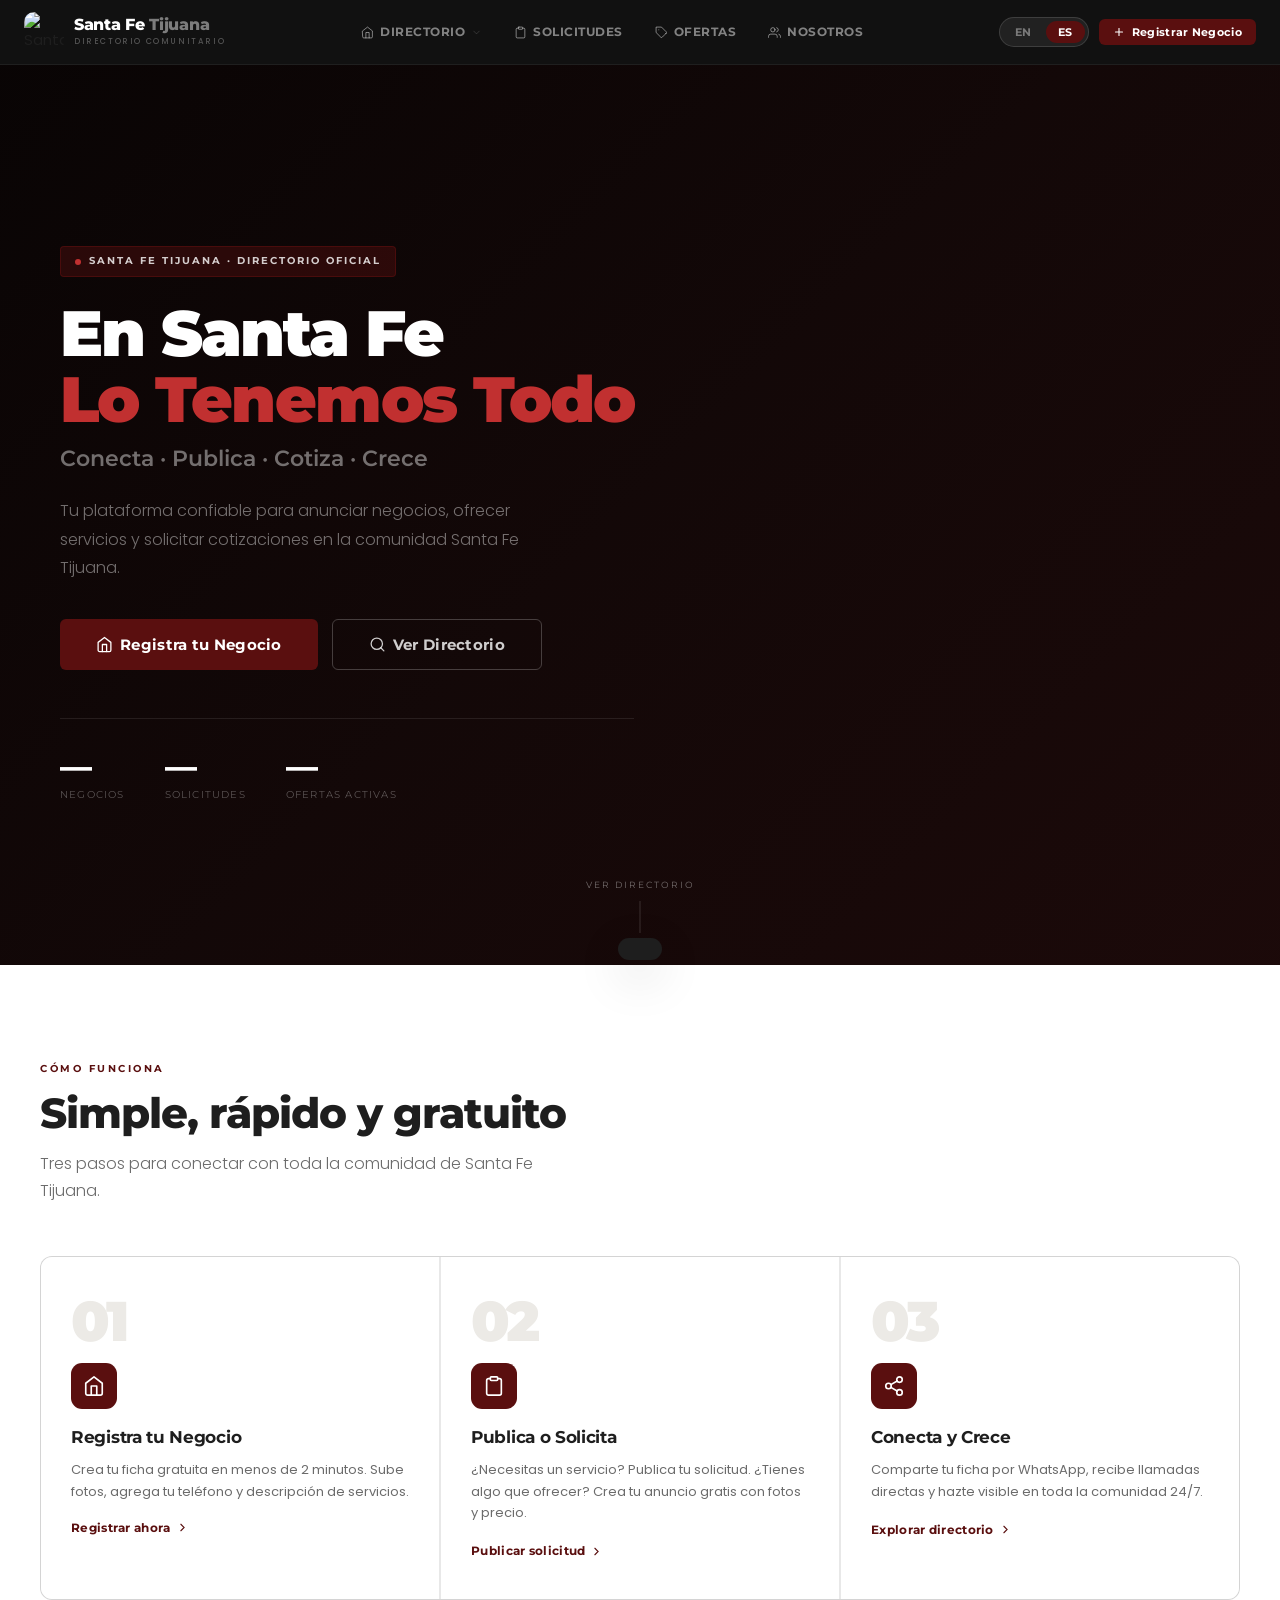
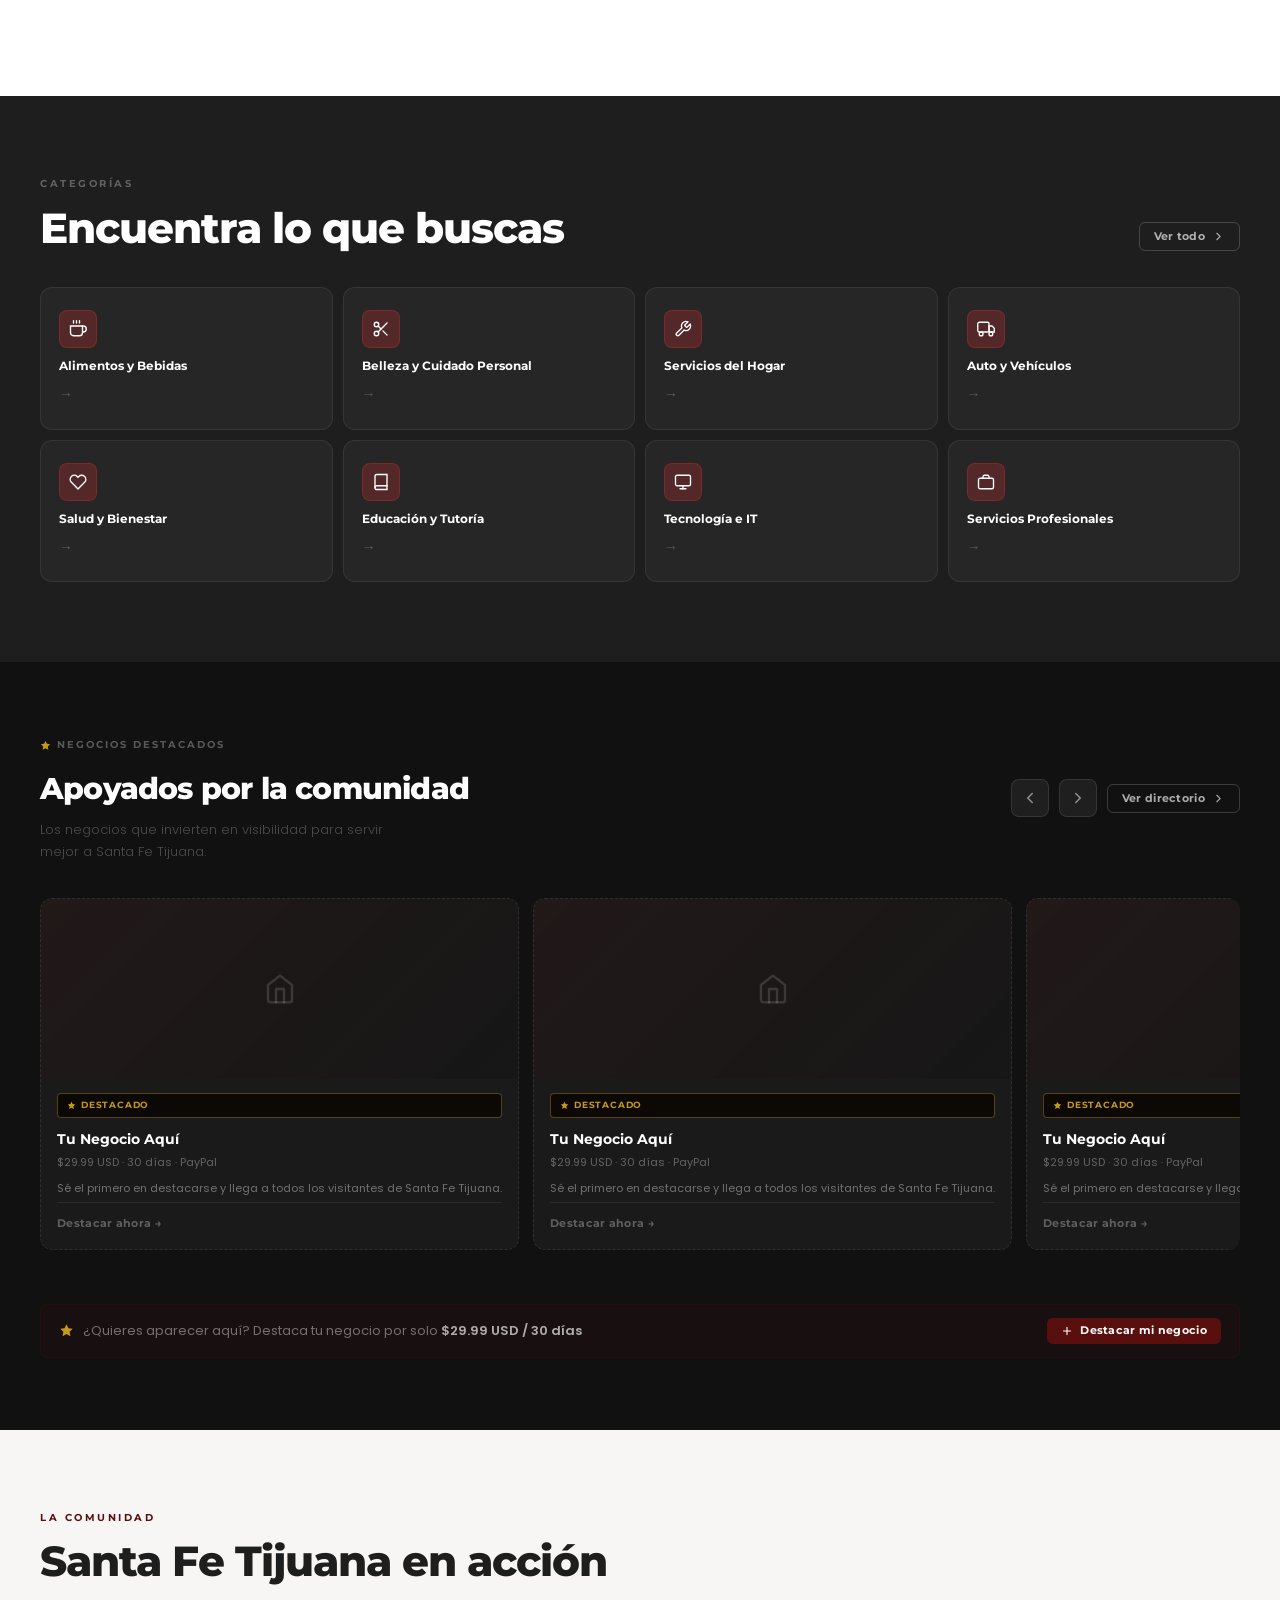
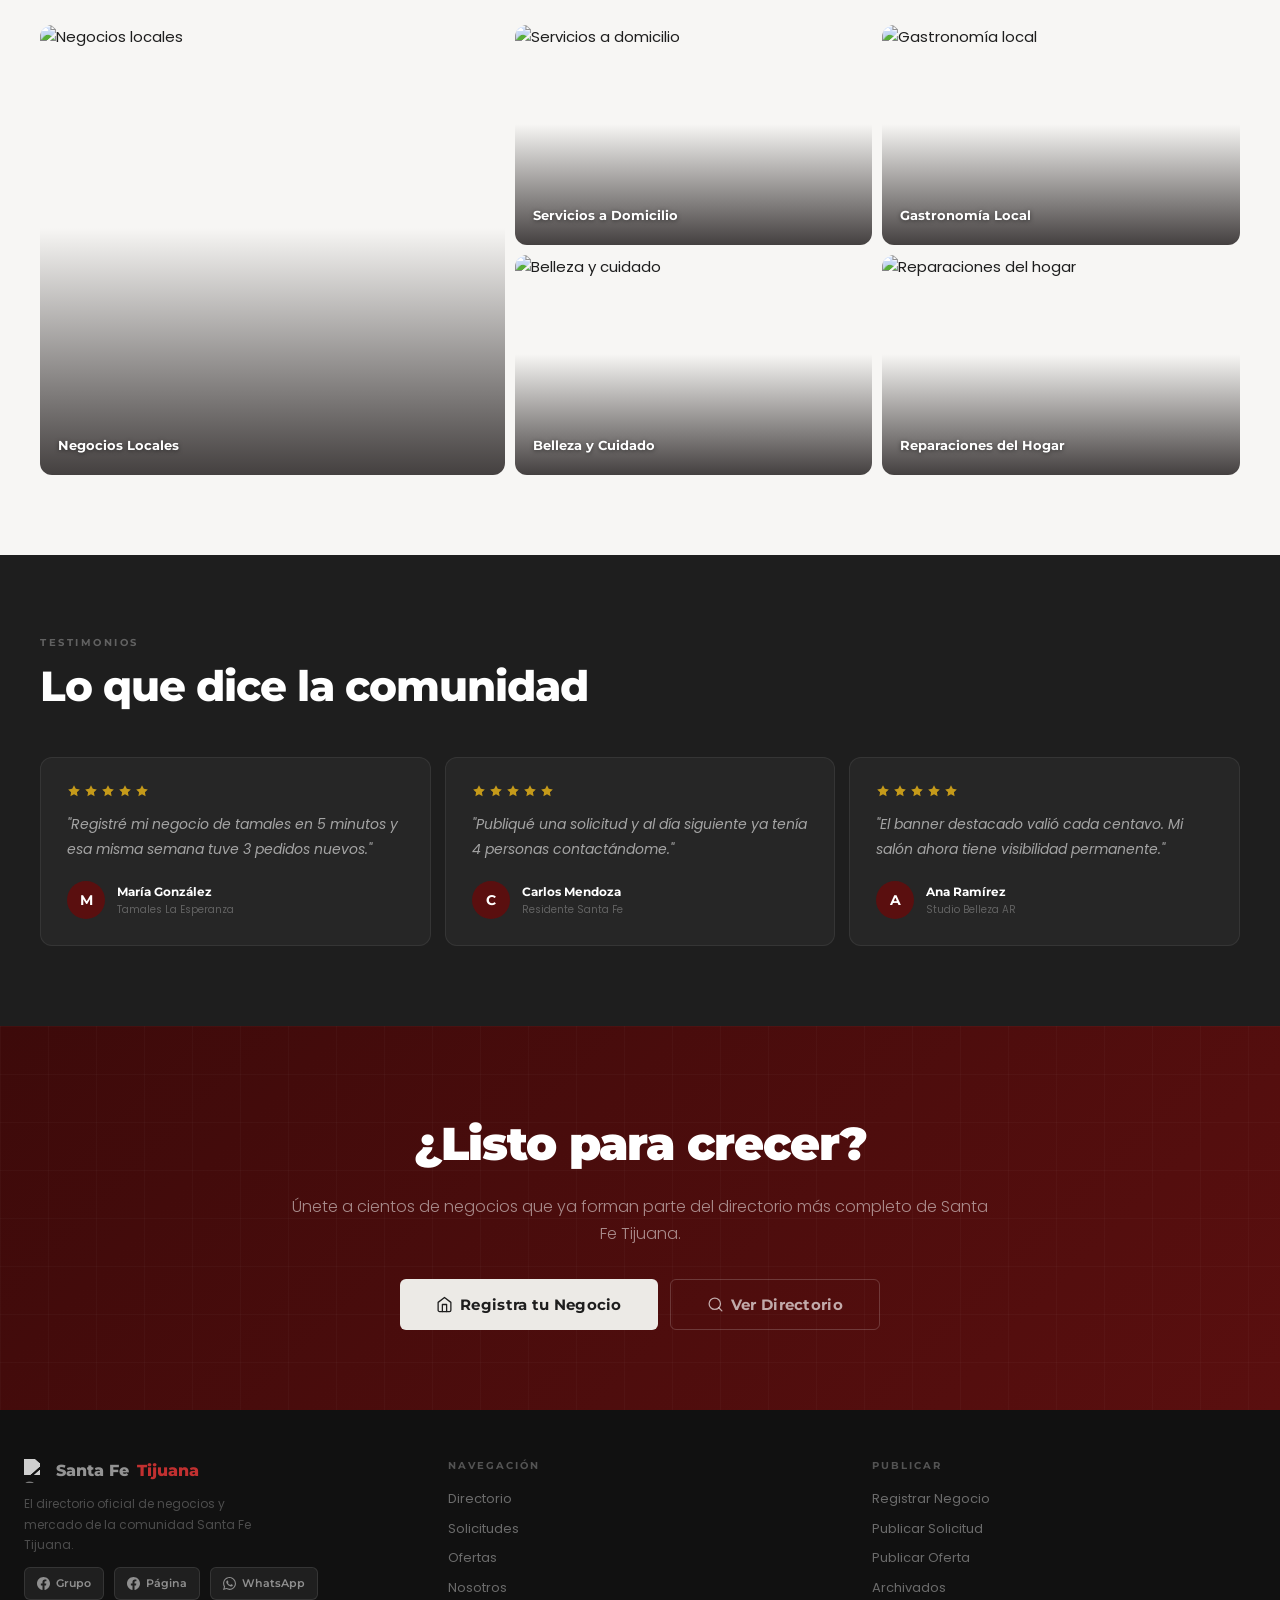
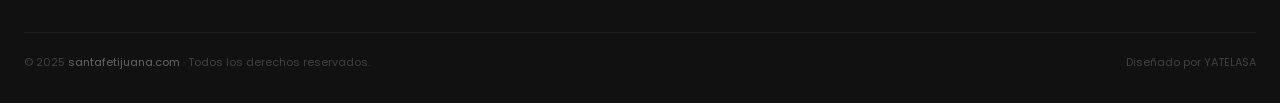
==== index.html @ 34af814c "Add new photo items to the photo grid" ====
<!DOCTYPE html>
<html lang="es" id="htmlRoot">
<head>
<meta charset="UTF-8"><meta name="viewport" content="width=device-width,initial-scale=1,maximum-scale=1">
<meta name="description" content="Santa Fe Tijuana — Directorio oficial de negocios y mercado comunitario. Registra tu negocio gratis.">
<link rel="icon" id="faviconTag" href="data:,">
<title>Santa Fe Tijuana — Lo Tenemos Todo</title>
<link href="https://fonts.googleapis.com/css2?family=Montserrat:wght@400;500;600;700;800;900&family=Poppins:wght@300;400;500;600&display=swap" rel="stylesheet">
<link rel="stylesheet" href="styles.css">
</head>
<body>
<svg xmlns="http://www.w3.org/2000/svg" style="display:none">
  <symbol id="ic-store" viewBox="0 0 24 24" fill="none" stroke="currentColor" stroke-width="1.8" stroke-linecap="round" stroke-linejoin="round"><path d="M3 9l9-7 9 7v11a2 2 0 01-2 2H5a2 2 0 01-2-2z"/><polyline points="9 22 9 12 15 12 15 22"/></symbol>
  <symbol id="ic-clipboard" viewBox="0 0 24 24" fill="none" stroke="currentColor" stroke-width="1.8" stroke-linecap="round" stroke-linejoin="round"><path d="M16 4h2a2 2 0 012 2v14a2 2 0 01-2 2H6a2 2 0 01-2-2V6a2 2 0 012-2h2"/><rect x="8" y="2" width="8" height="4" rx="1"/></symbol>
  <symbol id="ic-tag" viewBox="0 0 24 24" fill="none" stroke="currentColor" stroke-width="1.8" stroke-linecap="round" stroke-linejoin="round"><path d="M20.59 13.41l-7.17 7.17a2 2 0 01-2.83 0L2 12V2h10l8.59 8.59a2 2 0 010 2.82z"/><line x1="7" y1="7" x2="7.01" y2="7"/></symbol>
  <symbol id="ic-archive" viewBox="0 0 24 24" fill="none" stroke="currentColor" stroke-width="1.8" stroke-linecap="round" stroke-linejoin="round"><polyline points="21 8 21 21 3 21 3 8"/><rect x="1" y="3" width="22" height="5"/><line x1="10" y1="12" x2="14" y2="12"/></symbol>
  <symbol id="ic-plus" viewBox="0 0 24 24" fill="none" stroke="currentColor" stroke-width="2.2" stroke-linecap="round"><line x1="12" y1="5" x2="12" y2="19"/><line x1="5" y1="12" x2="19" y2="12"/></symbol>
  <symbol id="ic-search" viewBox="0 0 24 24" fill="none" stroke="currentColor" stroke-width="1.8" stroke-linecap="round"><circle cx="11" cy="11" r="8"/><line x1="21" y1="21" x2="16.65" y2="16.65"/></symbol>
  <symbol id="ic-share" viewBox="0 0 24 24" fill="none" stroke="currentColor" stroke-width="1.8" stroke-linecap="round"><circle cx="18" cy="5" r="3"/><circle cx="6" cy="12" r="3"/><circle cx="18" cy="19" r="3"/><line x1="8.59" y1="13.51" x2="15.42" y2="17.49"/><line x1="15.41" y1="6.51" x2="8.59" y2="10.49"/></symbol>
  <symbol id="ic-whatsapp" viewBox="0 0 24 24" fill="currentColor"><path d="M17.472 14.382c-.297-.149-1.758-.867-2.03-.967-.273-.099-.471-.148-.67.15-.197.297-.767.966-.94 1.164-.173.199-.347.223-.644.075-.297-.15-1.255-.463-2.39-1.475-.883-.788-1.48-1.761-1.653-2.059-.173-.297-.018-.458.13-.606.134-.133.298-.347.446-.52.149-.174.198-.298.298-.497.099-.198.05-.371-.025-.52-.075-.149-.669-1.612-.916-2.207-.242-.579-.487-.5-.669-.51-.173-.008-.371-.01-.57-.01-.198 0-.52.074-.792.372-.272.297-1.04 1.016-1.04 2.479 0 1.462 1.065 2.875 1.213 3.074.149.198 2.096 3.2 5.077 4.487.709.306 1.262.489 1.694.625.712.227 1.36.195 1.871.118.571-.085 1.758-.719 2.006-1.413.248-.694.248-1.289.173-1.413-.074-.124-.272-.198-.57-.347m-5.421 7.403h-.004a9.87 9.87 0 01-5.031-1.378l-.361-.214-3.741.982.998-3.648-.235-.374a9.86 9.86 0 01-1.51-5.26c.001-5.45 4.436-9.884 9.888-9.884 2.64 0 5.122 1.03 6.988 2.898a9.825 9.825 0 012.893 6.994c-.003 5.45-4.437 9.884-9.885 9.884m8.413-18.297A11.815 11.815 0 0012.05 0C5.495 0 .16 5.335.157 11.892c0 2.096.547 4.142 1.588 5.945L.057 24l6.305-1.654a11.882 11.882 0 005.683 1.448h.005c6.554 0 11.89-5.335 11.893-11.893a11.821 11.821 0 00-3.48-8.413z"/></symbol>
  <symbol id="ic-phone" viewBox="0 0 24 24" fill="none" stroke="currentColor" stroke-width="1.8" stroke-linecap="round"><path d="M22 16.92v3a2 2 0 01-2.18 2 19.79 19.79 0 01-8.63-3.07A19.5 19.5 0 013.32 9.81 19.79 19.79 0 01.26 1.18 2 2 0 012.24 0h3a2 2 0 012 1.72c.127.96.361 1.903.7 2.81a2 2 0 01-.45 2.11L6.91 7.91a16 16 0 006.16 6.16l1.27-.64a2 2 0 012.11-.45c.907.339 1.85.573 2.81.7A2 2 0 0122 16.92z"/></symbol>
  <symbol id="ic-globe" viewBox="0 0 24 24" fill="none" stroke="currentColor" stroke-width="1.8" stroke-linecap="round"><circle cx="12" cy="12" r="10"/><line x1="2" y1="12" x2="22" y2="12"/><path d="M12 2a15.3 15.3 0 014 10 15.3 15.3 0 01-4 10 15.3 15.3 0 01-4-10 15.3 15.3 0 014-10z"/></symbol>
  <symbol id="ic-clock" viewBox="0 0 24 24" fill="none" stroke="currentColor" stroke-width="1.8" stroke-linecap="round"><circle cx="12" cy="12" r="10"/><polyline points="12 6 12 12 16 14"/></symbol>
  <symbol id="ic-star" viewBox="0 0 24 24" fill="currentColor"><path d="M12 2l3.09 6.26L22 9.27l-5 4.87 1.18 6.88L12 17.77l-6.18 3.25L7 14.14 2 9.27l6.91-1.01L12 2z"/></symbol>
  <symbol id="ic-building" viewBox="0 0 24 24" fill="none" stroke="currentColor" stroke-width="1.8" stroke-linecap="round"><rect x="3" y="3" width="18" height="18" rx="1"/><path d="M8 7h.01M12 7h.01M16 7h.01M8 11h.01M12 11h.01M16 11h.01M8 15h.01M12 15h.01"/></symbol>
  <symbol id="ic-chevron-down" viewBox="0 0 24 24" fill="none" stroke="currentColor" stroke-width="2" stroke-linecap="round"><polyline points="6 9 12 15 18 9"/></symbol>
  <symbol id="ic-chevron-left" viewBox="0 0 24 24" fill="none" stroke="currentColor" stroke-width="2" stroke-linecap="round"><polyline points="15 18 9 12 15 6"/></symbol>
  <symbol id="ic-chevron-right" viewBox="0 0 24 24" fill="none" stroke="currentColor" stroke-width="2" stroke-linecap="round"><polyline points="9 18 15 12 9 6"/></symbol>
  <symbol id="ic-close" viewBox="0 0 24 24" fill="none" stroke="currentColor" stroke-width="2" stroke-linecap="round"><line x1="18" y1="6" x2="6" y2="18"/><line x1="6" y1="6" x2="18" y2="18"/></symbol>
  <symbol id="ic-upload" viewBox="0 0 24 24" fill="none" stroke="currentColor" stroke-width="1.8" stroke-linecap="round"><polyline points="16 16 12 12 8 16"/><line x1="12" y1="12" x2="12" y2="21"/><path d="M20.39 18.39A5 5 0 0018 9h-1.26A8 8 0 103 16.3"/></symbol>
  <symbol id="ic-user" viewBox="0 0 24 24" fill="none" stroke="currentColor" stroke-width="1.8" stroke-linecap="round"><path d="M20 21v-2a4 4 0 00-4-4H8a4 4 0 00-4 4v2"/><circle cx="12" cy="7" r="4"/></symbol>
  <symbol id="ic-food" viewBox="0 0 24 24" fill="none" stroke="currentColor" stroke-width="1.8" stroke-linecap="round"><path d="M18 8h1a4 4 0 010 8h-1"/><path d="M2 8h16v9a4 4 0 01-4 4H6a4 4 0 01-4-4V8z"/><line x1="6" y1="1" x2="6" y2="4"/><line x1="10" y1="1" x2="10" y2="4"/><line x1="14" y1="1" x2="14" y2="4"/></symbol>
  <symbol id="ic-scissors" viewBox="0 0 24 24" fill="none" stroke="currentColor" stroke-width="1.8" stroke-linecap="round"><circle cx="6" cy="6" r="3"/><circle cx="6" cy="18" r="3"/><line x1="20" y1="4" x2="8.12" y2="15.88"/><line x1="14.47" y1="14.48" x2="20" y2="20"/><line x1="8.12" y1="8.12" x2="12" y2="12"/></symbol>
  <symbol id="ic-wrench" viewBox="0 0 24 24" fill="none" stroke="currentColor" stroke-width="1.8" stroke-linecap="round"><path d="M14.7 6.3a1 1 0 000 1.4l1.6 1.6a1 1 0 001.4 0l3.77-3.77a6 6 0 01-7.94 7.94l-6.91 6.91a2.12 2.12 0 01-3-3l6.91-6.91a6 6 0 017.94-7.94l-3.76 3.76z"/></symbol>
  <symbol id="ic-car" viewBox="0 0 24 24" fill="none" stroke="currentColor" stroke-width="1.8" stroke-linecap="round"><rect x="1" y="3" width="15" height="13" rx="2"/><polygon points="16 8 20 8 23 11 23 16 16 16 16 8"/><circle cx="5.5" cy="18.5" r="2.5"/><circle cx="18.5" cy="18.5" r="2.5"/></symbol>
  <symbol id="ic-heart" viewBox="0 0 24 24" fill="none" stroke="currentColor" stroke-width="1.8" stroke-linecap="round"><path d="M20.84 4.61a5.5 5.5 0 00-7.78 0L12 5.67l-1.06-1.06a5.5 5.5 0 00-7.78 7.78l1.06 1.06L12 21.23l7.78-7.78 1.06-1.06a5.5 5.5 0 000-7.78z"/></symbol>
  <symbol id="ic-book" viewBox="0 0 24 24" fill="none" stroke="currentColor" stroke-width="1.8" stroke-linecap="round"><path d="M4 19.5A2.5 2.5 0 016.5 17H20"/><path d="M6.5 2H20v20H6.5A2.5 2.5 0 014 19.5v-15A2.5 2.5 0 016.5 2z"/></symbol>
  <symbol id="ic-monitor" viewBox="0 0 24 24" fill="none" stroke="currentColor" stroke-width="1.8" stroke-linecap="round"><rect x="2" y="3" width="20" height="14" rx="2"/><line x1="8" y1="21" x2="16" y2="21"/><line x1="12" y1="17" x2="12" y2="21"/></symbol>
  <symbol id="ic-briefcase" viewBox="0 0 24 24" fill="none" stroke="currentColor" stroke-width="1.8" stroke-linecap="round"><rect x="2" y="7" width="20" height="14" rx="2"/><path d="M16 7V5a2 2 0 00-2-2h-4a2 2 0 00-2 2v2"/></symbol>
  <symbol id="ic-refresh" viewBox="0 0 24 24" fill="none" stroke="currentColor" stroke-width="1.8" stroke-linecap="round"><polyline points="23 4 23 10 17 10"/><path d="M20.49 15a9 9 0 11-2.12-9.36L23 10"/></symbol>
  <symbol id="ic-alert" viewBox="0 0 24 24" fill="none" stroke="currentColor" stroke-width="1.8" stroke-linecap="round"><circle cx="12" cy="12" r="10"/><line x1="12" y1="8" x2="12" y2="12"/><line x1="12" y1="16" x2="12.01" y2="16"/></symbol>
  <symbol id="ic-map" viewBox="0 0 24 24" fill="none" stroke="currentColor" stroke-width="1.8" stroke-linecap="round"><path d="M21 10c0 7-9 13-9 13s-9-6-9-13a9 9 0 0118 0z"/><circle cx="12" cy="10" r="3"/></symbol>
  <symbol id="ic-users" viewBox="0 0 24 24" fill="none" stroke="currentColor" stroke-width="1.8" stroke-linecap="round"><path d="M17 21v-2a4 4 0 00-4-4H5a4 4 0 00-4 4v2"/><circle cx="9" cy="7" r="4"/><path d="M23 21v-2a4 4 0 00-3-3.87"/><path d="M16 3.13a4 4 0 010 7.75"/></symbol>
  <symbol id="ic-award" viewBox="0 0 24 24" fill="none" stroke="currentColor" stroke-width="1.8" stroke-linecap="round"><circle cx="12" cy="8" r="7"/><polyline points="8.21 13.89 7 23 12 20 17 23 15.79 13.88"/></symbol>
  <symbol id="ic-shield" viewBox="0 0 24 24" fill="none" stroke="currentColor" stroke-width="1.8" stroke-linecap="round"><path d="M12 22s8-4 8-10V5l-8-3-8 3v7c0 6 8 10 8 10z"/></symbol>
  <symbol id="ic-trending" viewBox="0 0 24 24" fill="none" stroke="currentColor" stroke-width="1.8" stroke-linecap="round"><polyline points="23 6 13.5 15.5 8.5 10.5 1 18"/><polyline points="17 6 23 6 23 12"/></symbol>
  <symbol id="ic-mail" viewBox="0 0 24 24" fill="none" stroke="currentColor" stroke-width="1.8" stroke-linecap="round"><path d="M4 4h16c1.1 0 2 .9 2 2v12c0 1.1-.9 2-2 2H4c-1.1 0-2-.9-2-2V6c0-1.1.9-2 2-2z"/><polyline points="22,6 12,13 2,6"/></symbol>
</svg>

<!-- HEADER -->
<header class="site-header">
  <div class="header-inner">
    <a class="logo" href="index.html">
      <div class="logo-icon" id="logoIconWrap"><img src="https://static.wixstatic.com/shapes/49ea47_c66ce2c314d141f6b444d9c1616d1524.svg" alt="Santa Fe Tijuana" style="width:100%;height:100%;object-fit:contain;padding:4px"></div>
      <div><div class="logo-wordmark">Santa Fe <span>Tijuana</span></div><div class="logo-sub" data-t="portalSub">Directorio Comunitario</div></div>
    </a>
    <nav class="header-nav">
      <div class="nav-item">
        <a class="nav-link nav-page-link" href="directory.html">
          <svg width="13" height="13"><use href="#ic-store"/></svg><span data-t="navDir">Directorio</span><svg class="nav-chevron"><use href="#ic-chevron-down"/></svg>
        </a>
        <div class="mega-menu" style="grid-template-columns:1fr 1fr;min-width:420px">
          <div class="mega-col"><div class="mega-col-label">Negocios</div>
            <a class="mega-link" href="directory.html"><div class="mega-link-icon"><svg width="15" height="15"><use href="#ic-store"/></svg></div><div><div class="mega-link-title">Ver Directorio</div><div class="mega-link-sub">Todos los negocios registrados</div></div></a>
            <a class="mega-link" href="directory.html" onclick="event.preventDefault();openModal('modalBusiness')"><div class="mega-link-icon"><svg width="15" height="15"><use href="#ic-plus"/></svg></div><div><div class="mega-link-title">Registrar Negocio</div><div class="mega-link-sub">Gratis — solo 2 minutos</div></div></a>
          </div>
          <div class="mega-col"><div class="mega-col-label">Más opciones</div>
            <a class="mega-link" href="directory.html"><div class="mega-link-icon"><svg width="15" height="15"><use href="#ic-tag"/></svg></div><div><div class="mega-link-title">Solicitudes y Ofertas</div><div class="mega-link-sub">Mercado comunitario</div></div></a>
            <a class="mega-link" href="about.html"><div class="mega-link-icon"><svg width="15" height="15"><use href="#ic-users"/></svg></div><div><div class="mega-link-title">Nosotros</div><div class="mega-link-sub">Quiénes somos</div></div></a>
          </div>
        </div>
      </div>
      <a class="nav-link nav-page-link" href="directory.html"><svg width="13" height="13"><use href="#ic-clipboard"/></svg><span data-t="navReq">Solicitudes</span></a>
      <a class="nav-link nav-page-link" href="directory.html#offers"><svg width="13" height="13"><use href="#ic-tag"/></svg><span data-t="navOff">Ofertas</span></a>
      <a class="nav-link nav-page-link" href="about.html"><svg width="13" height="13"><use href="#ic-users"/></svg><span data-t="navAbout">Nosotros</span></a>
    </nav>
    <div class="header-right">
      <div class="lang-pill"><button class="lang-opt" id="langEN" onclick="setLang('en')">EN</button><button class="lang-opt active" id="langES" onclick="setLang('es')">ES</button></div>
      <button class="btn btn-crimson btn-sm" onclick="openModal('modalBusiness')"><svg width="12" height="12"><use href="#ic-plus"/></svg><span data-t="btnRegister">Registrar Negocio</span></button>
    </div>
  </div>
</header>

<!-- HERO -->
<section class="lp-hero">
  <div class="lp-hero-bg" style="background-image:url('https://static.wixstatic.com/media/2dd834_b0a67cbf193e4272a69f0ddcdf2ca163~mv2.png')"></div>
  <div class="lp-hero-overlay"></div>
  <div class="lp-hero-inner">
    <div class="lp-hero-content">
      <div class="lp-eyebrow"><span class="lp-eyebrow-dot"></span><span data-t="heroBadge">SANTA FE TIJUANA · DIRECTORIO OFICIAL</span></div>
      <h1 class="lp-headline"><span data-t="heroLine1">En Santa Fe</span><br><span class="accent" data-t="heroLine2">Lo Tenemos Todo</span></h1>
      <p class="lp-tagline" data-t="heroTagline">Conecta · Publica · Cotiza · Crece</p>
      <p class="lp-body" data-t="heroSub">Tu plataforma confiable para anunciar negocios, ofrecer servicios y solicitar cotizaciones en la comunidad Santa Fe Tijuana.</p>
      <div class="lp-actions">
        <button class="btn btn-crimson btn-xl" onclick="openModal('modalBusiness')"><svg width="17" height="17"><use href="#ic-store"/></svg><span data-t="ctaRegister">Registra tu Negocio</span></button>
        <a class="btn btn-outline btn-xl" href="directory.html"><svg width="17" height="17"><use href="#ic-search"/></svg><span data-t="ctaDir">Ver Directorio</span></a>
      </div>
      <div class="lp-stats">
        <div class="lp-stat"><div class="lp-stat-num" id="heroStatBiz">—</div><div class="lp-stat-label" data-t="statBiz">Negocios</div></div>
        <div class="lp-stat"><div class="lp-stat-num" id="heroStatReq">—</div><div class="lp-stat-label" data-t="statReq">Solicitudes</div></div>
        <div class="lp-stat"><div class="lp-stat-num" id="heroStatOff">—</div><div class="lp-stat-label" data-t="statOff">Ofertas Activas</div></div>
      </div>
    </div>
  </div>
  <div class="lp-hero-scroll" onclick="document.querySelector('.lp-section').scrollIntoView({behavior:'smooth'})">
    <span data-t="scrollLabel">VER DIRECTORIO</span><div class="lp-scroll-line"></div>
  </div>
</section>

<!-- HOW IT WORKS -->
<section class="lp-section" style="background:#fff">
  <div class="lp-section-inner">
    <div class="lp-section-label" data-t="howLabel">Cómo funciona</div>
    <h2 class="lp-section-title" data-t="howTitle">Simple, rápido y gratuito</h2>
    <p class="lp-section-sub" data-t="howSub">Tres pasos para conectar con toda la comunidad de Santa Fe Tijuana.</p>
    <div class="lp-steps">
      <div class="lp-step">
        <div class="lp-step-num">01</div>
        <div class="lp-step-icon"><svg width="22" height="22"><use href="#ic-store"/></svg></div>
        <div class="lp-step-title" data-t="step1Title">Registra tu Negocio</div>
        <p class="lp-step-desc" data-t="step1Desc">Crea tu ficha gratuita en menos de 2 minutos. Sube fotos, agrega tu teléfono y descripción de servicios.</p>
        <button class="lp-step-cta" onclick="openModal('modalBusiness')"><span data-t="step1Cta">Registrar ahora</span><svg width="13" height="13"><use href="#ic-chevron-right"/></svg></button>
      </div>
      <div class="lp-step">
        <div class="lp-step-num">02</div>
        <div class="lp-step-icon"><svg width="22" height="22"><use href="#ic-clipboard"/></svg></div>
        <div class="lp-step-title" data-t="step2Title">Publica o Solicita</div>
        <p class="lp-step-desc" data-t="step2Desc">¿Necesitas un servicio? Publica tu solicitud. ¿Tienes algo que ofrecer? Crea tu anuncio gratis con fotos y precio.</p>
        <a class="lp-step-cta" href="directory.html"><span data-t="step2Cta">Publicar solicitud</span><svg width="13" height="13"><use href="#ic-chevron-right"/></svg></a>
      </div>
      <div class="lp-step">
        <div class="lp-step-num">03</div>
        <div class="lp-step-icon"><svg width="22" height="22"><use href="#ic-share"/></svg></div>
        <div class="lp-step-title" data-t="step3Title">Conecta y Crece</div>
        <p class="lp-step-desc" data-t="step3Desc">Comparte tu ficha por WhatsApp, recibe llamadas directas y hazte visible en toda la comunidad 24/7.</p>
        <a class="lp-step-cta" href="directory.html"><span data-t="step3Cta">Explorar directorio</span><svg width="13" height="13"><use href="#ic-chevron-right"/></svg></a>
      </div>
    </div>
  </div>
</section>

<!-- CATEGORIES DARK -->
<div class="lp-cats-dark">
  <div class="lp-cats-inner">
    <div class="lp-cats-header">
      <div>
        <div class="lp-section-label" style="color:rgba(255,255,255,0.3)" data-t="catsLabel">Categorías</div>
        <h2 class="lp-section-title" style="color:#fff;margin-bottom:0" data-t="catsTitle">Encuentra lo que buscas</h2>
      </div>
      <a class="btn btn-ghost-dark btn-sm" href="directory.html"><span data-t="catsViewAll">Ver todo</span><svg width="13" height="13"><use href="#ic-chevron-right"/></svg></a>
    </div>
    <div class="lp-cats-grid" id="lpCatGrid">
      <!-- Populated by JS, fallback below -->
      <div class="lp-cat-card" onclick="window.location='directory.html'"><div class="lp-cat-icon"><svg width="18" height="18"><use href="#ic-food"/></svg></div><div class="lp-cat-name">Alimentos y Bebidas</div><div class="lp-cat-arr">→</div></div>
      <div class="lp-cat-card" onclick="window.location='directory.html'"><div class="lp-cat-icon"><svg width="18" height="18"><use href="#ic-scissors"/></svg></div><div class="lp-cat-name">Belleza y Cuidado Personal</div><div class="lp-cat-arr">→</div></div>
      <div class="lp-cat-card" onclick="window.location='directory.html'"><div class="lp-cat-icon"><svg width="18" height="18"><use href="#ic-wrench"/></svg></div><div class="lp-cat-name">Servicios del Hogar</div><div class="lp-cat-arr">→</div></div>
      <div class="lp-cat-card" onclick="window.location='directory.html'"><div class="lp-cat-icon"><svg width="18" height="18"><use href="#ic-car"/></svg></div><div class="lp-cat-name">Auto y Vehículos</div><div class="lp-cat-arr">→</div></div>
      <div class="lp-cat-card" onclick="window.location='directory.html'"><div class="lp-cat-icon"><svg width="18" height="18"><use href="#ic-heart"/></svg></div><div class="lp-cat-name">Salud y Bienestar</div><div class="lp-cat-arr">→</div></div>
      <div class="lp-cat-card" onclick="window.location='directory.html'"><div class="lp-cat-icon"><svg width="18" height="18"><use href="#ic-book"/></svg></div><div class="lp-cat-name">Educación y Tutoría</div><div class="lp-cat-arr">→</div></div>
      <div class="lp-cat-card" onclick="window.location='directory.html'"><div class="lp-cat-icon"><svg width="18" height="18"><use href="#ic-monitor"/></svg></div><div class="lp-cat-name">Tecnología e IT</div><div class="lp-cat-arr">→</div></div>
      <div class="lp-cat-card" onclick="window.location='directory.html'"><div class="lp-cat-icon"><svg width="18" height="18"><use href="#ic-briefcase"/></svg></div><div class="lp-cat-name">Servicios Profesionales</div><div class="lp-cat-arr">→</div></div>
    </div>
  </div>
</div>

<!-- FEATURED BUSINESSES BANNER -->
<div class="lp-featured-section">
  <div class="lp-featured-inner">

    <div class="lp-featured-header">
      <div class="lp-featured-left">
        <div class="lp-featured-eyebrow">
          <svg width="11" height="11" style="color:#c59a1a"><use href="#ic-star"/></svg>
          <span>Negocios Destacados</span>
        </div>
        <h2 class="lp-featured-title">Apoyados por la comunidad</h2>
        <p class="lp-featured-sub">Los negocios que invierten en visibilidad para servir mejor a Santa Fe Tijuana.</p>
      </div>
      <div class="lp-feat-header-right">
        <!-- Prev / Next arrows -->
        <button class="lp-feat-arrow" id="featPrev" aria-label="Anterior" onclick="featSlide(-1)">
          <svg width="18" height="18"><use href="#ic-chevron-left"/></svg>
        </button>
        <button class="lp-feat-arrow" id="featNext" aria-label="Siguiente" onclick="featSlide(1)">
          <svg width="18" height="18"><use href="#ic-chevron-right"/></svg>
        </button>
        <a class="btn btn-ghost-dark btn-sm lp-featured-cta" href="directory.html">
          Ver directorio
          <svg width="13" height="13"><use href="#ic-chevron-right"/></svg>
        </a>
      </div>
    </div>

    <!-- Slider viewport -->
    <div class="lp-feat-viewport" id="featViewport">
      <div class="lp-feat-track" id="featTrack">
        <!-- Skeleton cards shown while loading -->
        <div class="lp-feat-card lp-feat-dummy-card"><div class="lp-feat-card-img" style="background:rgba(255,255,255,0.04)"><div class="lp-feat-shimmer"></div></div><div class="lp-feat-card-body"><div class="lp-feat-shimline" style="width:60%"></div><div class="lp-feat-shimline" style="width:40%;margin-top:8px"></div><div class="lp-feat-shimline" style="width:80%;margin-top:12px"></div></div></div>
        <div class="lp-feat-card lp-feat-dummy-card"><div class="lp-feat-card-img" style="background:rgba(255,255,255,0.04)"><div class="lp-feat-shimmer"></div></div><div class="lp-feat-card-body"><div class="lp-feat-shimline" style="width:55%"></div><div class="lp-feat-shimline" style="width:35%;margin-top:8px"></div><div class="lp-feat-shimline" style="width:75%;margin-top:12px"></div></div></div>
        <div class="lp-feat-card lp-feat-dummy-card"><div class="lp-feat-card-img" style="background:rgba(255,255,255,0.04)"><div class="lp-feat-shimmer"></div></div><div class="lp-feat-card-body"><div class="lp-feat-shimline" style="width:65%"></div><div class="lp-feat-shimline" style="width:45%;margin-top:8px"></div><div class="lp-feat-shimline" style="width:70%;margin-top:12px"></div></div></div>
        <div class="lp-feat-card lp-feat-dummy-card"><div class="lp-feat-card-img" style="background:rgba(255,255,255,0.04)"><div class="lp-feat-shimmer"></div></div><div class="lp-feat-card-body"><div class="lp-feat-shimline" style="width:50%"></div><div class="lp-feat-shimline" style="width:38%;margin-top:8px"></div><div class="lp-feat-shimline" style="width:85%;margin-top:12px"></div></div></div>
      </div>
    </div>

    <!-- Dot indicators -->
    <div class="lp-feat-dots" id="featDots"></div>

    <!-- Upsell strip -->
    <div class="lp-feat-upsell">
      <div class="lp-feat-upsell-text">
        <svg width="15" height="15" style="color:#c59a1a;flex-shrink:0"><use href="#ic-star"/></svg>
        <span>¿Quieres aparecer aquí? Destaca tu negocio por solo <strong>$29.99 USD / 30 días</strong></span>
      </div>
      <button class="btn btn-crimson btn-sm" onclick="openModal('modalBusiness')">
        <svg width="12" height="12"><use href="#ic-plus"/></svg>
        Destacar mi negocio
      </button>
    </div>

  </div>
</div>

<!-- PHOTO GRID -->
<section class="lp-photos">
  <div class="lp-photos-inner">
    <div class="lp-section-label" data-t="photosLabel">La comunidad</div>
    <h2 class="lp-section-title" data-t="photosTitle">Santa Fe Tijuana en acción</h2>
    <div class="lp-photo-grid">
      <div class="lp-photo-item" onclick="window.location='directory.html'"><img src="https://images.unsplash.com/photo-1568254183919-78a4f43a2877?q=80&w=2069&auto=format&fit=crop&ixlib=rb-4.1.0&ixid=M3wxMjA3fDB8MHxwaG90by1wYWdlfHx8fGVufDB8fHx8fA%3D%3D?w=800&q=80&auto=format&fit=crop" alt="Negocios locales" loading="lazy"><div class="lp-photo-overlay"><span class="lp-photo-label" data-t="photo1">Negocios Locales</span></div></div>
      <div class="lp-photo-item" onclick="window.location='directory.html'"><img src="https://images.unsplash.com/photo-1581578731548-c64695cc6952?w=700&q=80&auto=format&fit=crop" alt="Servicios a domicilio" loading="lazy"><div class="lp-photo-overlay"><span class="lp-photo-label" data-t="photo2">Servicios a Domicilio</span></div></div>
      <div class="lp-photo-item" onclick="window.location='directory.html'"><img src="https://images.unsplash.com/photo-1606350383072-4b031d6bd834?q=80&w=687&auto=format&fit=crop&ixlib=rb-4.1.0&ixid=M3wxMjA3fDB8MHxwaG90by1wYWdlfHx8fGVufDB8fHx8fA%3D%3D?w=700&q=80&auto=format&fit=crop" alt="Gastronomía local" loading="lazy"><div class="lp-photo-overlay"><span class="lp-photo-label" data-t="photo3">Gastronomía Local</span></div></div>
      <div class="lp-photo-item" onclick="window.location='directory.html'"><img src="https://static.wixstatic.com/media/2dd834_06f6fecf648e41adb683c3ae521fa6ef~mv2.jpg?w=700&q=80&auto=format&fit=crop" alt="Belleza y cuidado" loading="lazy"><div class="lp-photo-overlay"><span class="lp-photo-label" data-t="photo4">Belleza y Cuidado</span></div></div>
      <div class="lp-photo-item" onclick="window.location='directory.html'"><img src="https://static.wixstatic.com/media/2dd834_e1a028cb54f644ee82af6b16153ee5ec~mv2.jpg?w=700&q=80&auto=format&fit=crop" alt="Reparaciones del hogar" loading="lazy"><div class="lp-photo-overlay"><span class="lp-photo-label" data-t="photo5">Reparaciones del Hogar</span></div></div>
    </div>
  </div>
</section>

<!-- TESTIMONIALS -->
<div class="lp-trust">
  <div class="lp-trust-inner">
    <div class="lp-section-label" style="color:rgba(255,255,255,0.3)" data-t="trustLabel">Testimonios</div>
    <h2 class="lp-section-title" style="color:#fff;margin-bottom:0" data-t="trustTitle">Lo que dice la comunidad</h2>
    <div class="lp-trust-grid">
      <div class="lp-trust-card">
        <div class="lp-trust-stars"><svg width="14" height="14"><use href="#ic-star"/></svg><svg width="14" height="14"><use href="#ic-star"/></svg><svg width="14" height="14"><use href="#ic-star"/></svg><svg width="14" height="14"><use href="#ic-star"/></svg><svg width="14" height="14"><use href="#ic-star"/></svg></div>
        <p class="lp-trust-quote" data-t="quote1"></p>
        <div class="lp-trust-author"><div class="lp-trust-avatar">M</div><div><div class="lp-trust-name">María González</div><div class="lp-trust-biz" data-t="trustBiz1">Tamales La Esperanza</div></div></div>
      </div>
      <div class="lp-trust-card">
        <div class="lp-trust-stars"><svg width="14" height="14"><use href="#ic-star"/></svg><svg width="14" height="14"><use href="#ic-star"/></svg><svg width="14" height="14"><use href="#ic-star"/></svg><svg width="14" height="14"><use href="#ic-star"/></svg><svg width="14" height="14"><use href="#ic-star"/></svg></div>
        <p class="lp-trust-quote" data-t="quote2"></p>
        <div class="lp-trust-author"><div class="lp-trust-avatar">C</div><div><div class="lp-trust-name">Carlos Mendoza</div><div class="lp-trust-biz" data-t="trustBiz2">Residente Santa Fe</div></div></div>
      </div>
      <div class="lp-trust-card">
        <div class="lp-trust-stars"><svg width="14" height="14"><use href="#ic-star"/></svg><svg width="14" height="14"><use href="#ic-star"/></svg><svg width="14" height="14"><use href="#ic-star"/></svg><svg width="14" height="14"><use href="#ic-star"/></svg><svg width="14" height="14"><use href="#ic-star"/></svg></div>
        <p class="lp-trust-quote" data-t="quote3"></p>
        <div class="lp-trust-author"><div class="lp-trust-avatar">A</div><div><div class="lp-trust-name">Ana Ramírez</div><div class="lp-trust-biz" data-t="trustBiz3">Studio Belleza AR</div></div></div>
      </div>
    </div>
  </div>
</div>

<!-- FINAL CTA -->
<div class="lp-cta-banner">
  <div class="lp-cta-inner">
    <h2 class="lp-cta-title" data-t="ctaBannerTitle">¿Listo para crecer?</h2>
    <p class="lp-cta-sub" data-t="ctaBannerSub">Únete a cientos de negocios que ya forman parte del directorio más completo de Santa Fe Tijuana.</p>
    <div class="lp-cta-actions">
      <button class="btn btn-light btn-xl" onclick="openModal('modalBusiness')"><svg width="17" height="17"><use href="#ic-store"/></svg><span data-t="ctaRegister">Registra tu Negocio Gratis</span></button>
      <a class="btn btn-ghost-dark btn-xl" href="directory.html"><svg width="17" height="17"><use href="#ic-search"/></svg><span data-t="ctaDir">Ver el Directorio</span></a>
    </div>
  </div>
</div>

<!-- FOOTER -->
<footer class="footer">
  <div class="footer-inner">
    <div class="footer-brand">
      <div class="footer-logo"><img src="https://static.wixstatic.com/shapes/49ea47_c66ce2c314d141f6b444d9c1616d1524.svg" alt="Santa Fe Tijuana" style="width:24px;height:24px;object-fit:contain;filter:brightness(0) invert(1);opacity:0.8">Santa Fe <span>Tijuana</span></div>
      <p class="footer-tagline" data-t="footerTagline">El directorio oficial de negocios y mercado de la comunidad Santa Fe Tijuana.</p>
        <!-- Social media community links -->
        <div style="display:flex;gap:10px;margin-top:12px;flex-wrap:wrap">
          <a href="https://www.facebook.com/groups/1882727718596148" target="_blank" rel="noopener"
             style="display:inline-flex;align-items:center;gap:6px;padding:6px 12px;background:rgba(255,255,255,0.06);border:1px solid rgba(255,255,255,0.1);border-radius:6px;font-size:11px;color:rgba(255,255,255,0.5);text-decoration:none;transition:all 0.2s;font-family:var(--fd);font-weight:600"
             onmouseover="this.style.background='rgba(24,119,242,0.2)';this.style.borderColor='rgba(24,119,242,0.4)';this.style.color='#fff'"
             onmouseout="this.style.background='rgba(255,255,255,0.06)';this.style.borderColor='rgba(255,255,255,0.1)';this.style.color='rgba(255,255,255,0.5)'">
            <svg width="13" height="13" fill="currentColor" viewBox="0 0 24 24"><path d="M24 12.073c0-6.627-5.373-12-12-12s-12 5.373-12 12c0 5.99 4.388 10.954 10.125 11.854v-8.385H7.078v-3.47h3.047V9.43c0-3.007 1.792-4.669 4.533-4.669 1.312 0 2.686.235 2.686.235v2.953H15.83c-1.491 0-1.956.925-1.956 1.874v2.25h3.328l-.532 3.47h-2.796v8.385C19.612 23.027 24 18.062 24 12.073z"/></svg>
            Grupo
          </a>
          <a href="https://www.facebook.com/profile.php?id=61579330882423" target="_blank" rel="noopener"
             style="display:inline-flex;align-items:center;gap:6px;padding:6px 12px;background:rgba(255,255,255,0.06);border:1px solid rgba(255,255,255,0.1);border-radius:6px;font-size:11px;color:rgba(255,255,255,0.5);text-decoration:none;transition:all 0.2s;font-family:var(--fd);font-weight:600"
             onmouseover="this.style.background='rgba(24,119,242,0.2)';this.style.borderColor='rgba(24,119,242,0.4)';this.style.color='#fff'"
             onmouseout="this.style.background='rgba(255,255,255,0.06)';this.style.borderColor='rgba(255,255,255,0.1)';this.style.color='rgba(255,255,255,0.5)'">
            <svg width="13" height="13" fill="currentColor" viewBox="0 0 24 24"><path d="M24 12.073c0-6.627-5.373-12-12-12s-12 5.373-12 12c0 5.99 4.388 10.954 10.125 11.854v-8.385H7.078v-3.47h3.047V9.43c0-3.007 1.792-4.669 4.533-4.669 1.312 0 2.686.235 2.686.235v2.953H15.83c-1.491 0-1.956.925-1.956 1.874v2.25h3.328l-.532 3.47h-2.796v8.385C19.612 23.027 24 18.062 24 12.073z"/></svg>
            Página
          </a>
          <a href="https://chat.whatsapp.com/I7A1gycBvilEVZ0i3UkDVj" target="_blank" rel="noopener"
             style="display:inline-flex;align-items:center;gap:6px;padding:6px 12px;background:rgba(255,255,255,0.06);border:1px solid rgba(255,255,255,0.1);border-radius:6px;font-size:11px;color:rgba(255,255,255,0.5);text-decoration:none;transition:all 0.2s;font-family:var(--fd);font-weight:600"
             onmouseover="this.style.background='rgba(37,211,102,0.15)';this.style.borderColor='rgba(37,211,102,0.4)';this.style.color='#fff'"
             onmouseout="this.style.background='rgba(255,255,255,0.06)';this.style.borderColor='rgba(255,255,255,0.1)';this.style.color='rgba(255,255,255,0.5)'">
            <svg width="13" height="13" fill="currentColor" viewBox="0 0 24 24"><path d="M17.472 14.382c-.297-.149-1.758-.867-2.03-.967-.273-.099-.471-.148-.67.15-.197.297-.767.966-.94 1.164-.173.199-.347.223-.644.075-.297-.15-1.255-.463-2.39-1.475-.883-.788-1.48-1.761-1.653-2.059-.173-.297-.018-.458.13-.606.134-.133.298-.347.446-.52.149-.174.198-.298.298-.497.099-.198.05-.371-.025-.52-.075-.149-.669-1.612-.916-2.207-.242-.579-.487-.5-.669-.51-.173-.008-.371-.01-.57-.01-.198 0-.52.074-.792.372-.272.297-1.04 1.016-1.04 2.479 0 1.462 1.065 2.875 1.213 3.074.149.198 2.096 3.2 5.077 4.487.709.306 1.262.489 1.694.625.712.227 1.36.195 1.871.118.571-.085 1.758-.719 2.006-1.413.248-.694.248-1.289.173-1.413-.074-.124-.272-.198-.57-.347m-5.421 7.403h-.004a9.87 9.87 0 01-5.031-1.378l-.361-.214-3.741.982.998-3.648-.235-.374a9.86 9.86 0 01-1.51-5.26c.001-5.45 4.436-9.884 9.888-9.884 2.64 0 5.122 1.03 6.988 2.898a9.825 9.825 0 012.893 6.994c-.003 5.45-4.437 9.884-9.885 9.884m8.413-18.297A11.815 11.815 0 0012.05 0C5.495 0 .16 5.335.157 11.892c0 2.096.547 4.142 1.588 5.945L.057 24l6.305-1.654a11.882 11.882 0 005.683 1.448h.005c6.554 0 11.89-5.335 11.893-11.893a11.821 11.821 0 00-3.48-8.413z"/></svg>
            WhatsApp
          </a>
        </div>
    </div>
    <div>
      <div class="footer-col-title">Navegación</div>
      <div class="footer-links">
        <a href="index.html" data-t="navDir">Directorio</a>
        <a href="directory.html" data-t="navReq">Solicitudes</a>
        <a href="directory.html" data-t="navOff">Ofertas</a>
        <a href="about.html" data-t="navAbout">Nosotros</a>
      </div>
    </div>
    <div>
      <div class="footer-col-title">Publicar</div>
      <div class="footer-links">
        <a href="#" onclick="event.preventDefault();openModal('modalBusiness')" data-t="btnRegister">Registrar Negocio</a>
        <a href="directory.html" data-t="btnPostReq">Publicar Solicitud</a>
        <a href="directory.html" data-t="btnPostOff">Publicar Oferta</a>
        <a href="#" onclick="event.preventDefault();openModal('modalArchive')">Archivados</a>
      </div>
    </div>
  </div>
  <div class="footer-bottom">
    <span class="footer-copy">© 2025 <a href="https://santafetijuana.com" style="color:rgba(255,255,255,0.35)">santafetijuana.com</a> · <span data-t="footerRights">Todos los derechos reservados.</span></span>
    <span class="footer-by" data-t="footerBy">Diseñado por YATELASA</span>
  </div>
</footer>

<div class="share-toast" id="shareToast"></div>

<!-- REGISTER BUSINESS MODAL (shared on all pages) -->
<div class="modal-overlay" id="modalBusiness">
  <div class="modal">
    <div class="modal-header">
      <div class="modal-title"><div class="modal-title-icon"><svg width="17" height="17"><use href="#ic-store"/></svg></div><span data-t="modalBizTitle">Registra Tu Negocio</span></div>
      <button class="modal-close" onclick="closeModal('modalBusiness')"><svg width="15" height="15"><use href="#ic-close"/></svg></button>
    </div>
    <div class="modal-body">
      <div class="form-row">
        <div class="form-group"><label class="form-label" data-t="fBizName">Nombre del Negocio <span class="req">*</span></label><input class="form-input" id="biz_name" type="text" placeholder="Ej. Mi Tienda Favorita"></div>
        <div class="form-group"><label class="form-label" data-t="fOwner">Nombre del Dueño <span class="req">*</span></label><input class="form-input" id="biz_owner" type="text" placeholder="Nombre completo"></div>
      </div>
      <div class="form-row">
        <div class="form-group"><label class="form-label" data-t="fCategory">Categoría <span class="req">*</span></label><select class="form-select" id="biz_category"></select></div>
        <div class="form-group"><label class="form-label" data-t="fServiceType">Tipo de Servicio <span class="req">*</span></label><input class="form-input" id="biz_service" type="text" placeholder="Ej. Cortes, Entrega"></div>
      </div>
      <div class="form-group"><label class="form-label" data-t="fDesc">Descripción <span class="req">*</span></label><textarea class="form-textarea" id="biz_desc" placeholder="Describe tu negocio y servicios…"></textarea></div>
      <div class="form-row">
        <div class="form-group"><label class="form-label" data-t="fPhone">Teléfono <span class="req">*</span></label><input class="form-input" id="biz_phone" type="tel" placeholder="+52 664 000 0000"></div>
        <div class="form-group"><label class="form-label" data-t="fEmail">Correo <span class="req">*</span></label><input class="form-input" id="biz_email" type="email" placeholder="negocio@correo.com"></div>
      </div>
      <div class="form-row">
        <div class="form-group"><label class="form-label" data-t="fAddress">Dirección</label><input class="form-input" id="biz_address" type="text" placeholder="Calle, Colonia"></div>
        <div class="form-group"><label class="form-label" data-t="fWebsite">Sitio Web / Redes</label><input class="form-input" id="biz_website" type="text" placeholder="https://..."></div>
      </div>
      <div class="form-group">
        <label class="form-label" data-t="fPhoto">Foto del Negocio / Logo</label>
        <div class="upload-zone" id="biz_zone" onclick="document.getElementById('biz_img').click()">
          <button class="upload-del" id="biz_del" type="button" onclick="event.stopPropagation();clearImg('biz')"><svg width="11" height="11"><use href="#ic-close"/></svg></button>
          <div class="upload-icon-wrap"><svg width="20" height="20"><use href="#ic-upload"/></svg></div>
          <p data-t="uploadHint">Haz clic para subir · JPG/PNG · máx 5 MB</p>
          <input type="file" id="biz_img" accept="image/*" style="display:none" onchange="previewImg(this,'biz_prev','biz_del')">
          <img id="biz_prev" class="img-preview" alt="">
        </div>
        <div class="upload-progress" id="biz_progress"><div class="upload-progress-bar" id="biz_bar" style="width:0%"></div></div>
      </div>
      <div class="banner-upsell">
        <div class="banner-upsell-title"><svg width="13" height="13"><use href="#ic-star"/></svg><span data-t="bannerTitle">¡Destaca tu Negocio en el Banner!</span></div>
        <p data-t="bannerDesc">Promociona tu negocio en la parte superior de cada página por <strong>30 días</strong> — $29.99 USD vía PayPal.</p>
        <div class="check-row"><input type="checkbox" id="biz_banner" onchange="toggleBannerNote()"><label for="biz_banner" data-t="bannerCheck">Sí, destacar mi negocio — <strong>$29.99 USD</strong> / 30 días</label></div>
        <div class="banner-note" id="bannerNote" data-t="bannerNote">Al registrarte serás redirigido a PayPal. Tu banner se activa tras la aprobación (normalmente en 24 horas).</div>
      </div>
      <button class="btn btn-crimson btn-lg" id="btnSubmitBiz" style="width:100%;justify-content:center;margin-top:18px" onclick="submitBusiness(this)">
        <svg width="16" height="16"><use href="#ic-store"/></svg><span data-t="btnSubmitBiz">Registrar Negocio</span>
      </button>
      <div id="bizResult" class="submit-result"></div>
      <a id="paypalBtn" href="#" target="_blank" rel="noopener" class="paypal-btn"><svg width="18" height="18"><use href="#ic-globe"/></svg> Pagar $29.99 en PayPal</a>
    </div>
  </div>
</div>

<!-- ARCHIVE MODAL -->
<div class="modal-overlay" id="modalArchive">
  <div class="modal" style="max-width:620px">
    <div class="modal-header">
      <div class="modal-title"><div class="modal-title-icon"><svg width="17" height="17"><use href="#ic-archive"/></svg></div><span data-t="modalArchTitle">Publicaciones Archivadas</span></div>
      <button class="modal-close" onclick="closeModal('modalArchive')"><svg width="15" height="15"><use href="#ic-close"/></svg></button>
    </div>
    <div class="modal-body">
      <p style="font-size:12px;color:var(--gray);margin-bottom:14px;line-height:1.55" data-t="archHint">Busca publicaciones expiradas conservadas 60 días adicionales.</p>
      <div style="display:flex;gap:8px;margin-bottom:14px;flex-wrap:wrap">
        <input class="form-input" id="arch_query" type="text" placeholder="Buscar en archivados…" style="flex:1;min-width:140px">
        <select class="form-select" id="arch_type" style="width:140px"><option value="all">Todo</option><option value="requests">Solicitudes</option><option value="offers">Ofertas</option></select>
        <button class="btn btn-crimson btn-sm" onclick="searchArchive()"><svg width="12" height="12"><use href="#ic-search"/></svg><span data-t="btnSearch">Buscar</span></button>
      </div>
      <div id="archResults"><div class="empty-state"><div class="empty-state-icon"><svg width="22" height="22"><use href="#ic-search"/></svg></div><h3 data-t="archEmpty">Ingresa un término</h3><p data-t="archEmptySub">Busca entre publicaciones archivadas</p></div></div>
    </div>
  </div>
</div>

<!-- DETAIL OVERLAY -->
<div id="detailOverlay" onclick="if(event.target===this)closeDetail()">
  <div class="detail-card">
    <div class="detail-hero" id="dtHero">
      <button class="detail-close-btn" onclick="closeDetail()"><svg width="13" height="13"><use href="#ic-close"/></svg></button>
      <div class="detail-hero-icon" id="dtIcon"></div>
    </div>
    <div class="detail-body">
      <div class="detail-name" id="dtName"></div><div class="detail-sub" id="dtSub"></div>
      <div class="detail-desc" id="dtDesc"></div><div class="detail-meta" id="dtMeta"></div>
      <div class="detail-actions" id="dtActions"></div>
    </div>
  </div>
</div>

<script src="shared.js"></script>
<script>
'use strict';

/* ══════════════════════════════════════════════
   FEATURED BUSINESSES SLIDER
   - Shows ALL registered businesses
   - Featured (paid) businesses first, gold badge
   - Auto-slides every 3 seconds, pauses on hover
   - 4 cards desktop · 2 tablet · 1 mobile
   - Dots + prev/next arrows + touch swipe
══════════════════════════════════════════════ */
let featCards   = [];
let featIdx     = 0;
let featTimer   = null;
let featVisible = 4;
let featDragging   = false;
let featDragStartX = 0;
let featDragDelta  = 0;

const CAT_ICONS_MAP = {
  'Food & Beverages':'ic-food','Beauty & Personal Care':'ic-scissors',
  'Home Services':'ic-wrench','Auto Services':'ic-car',
  'Health & Wellness':'ic-heart','Education & Tutoring':'ic-book',
  'Technology & IT':'ic-monitor','Professional Services':'ic-briefcase',
  'Arts & Crafts':'ic-star','Fashion & Clothing':'ic-tag',
  'Entertainment':'ic-star','Retail & Shopping':'ic-tag',
  'Construction & Repairs':'ic-wrench','Transportation':'ic-car',
  'Pet Services':'ic-heart','Other':'ic-building'
};
function featIcon(cat){ return CAT_ICONS_MAP[cat]||'ic-building'; }
function featEsc(s){
  if(!s) return '';
  return String(s).replace(/&/g,'&amp;').replace(/</g,'&lt;').replace(/>/g,'&gt;').replace(/"/g,'&quot;');
}

function buildFeatCard(biz, isFeatured) {
  const phone  = biz.phone || '';
  const wa     = phone.replace(/\D/g,'');
  const imgSrc = biz.imageUrl || '';
  const cat    = biz.category || '';
  const slug   = biz.slug || biz.id || '';
  const raw    = biz.description || '';
  const desc   = raw.slice(0,88) + (raw.length>88?'…':'');
  const site   = biz.website || '';
  const siteHref = site ? (site.startsWith('http') ? site : 'https://'+site) : '';

  const badge = isFeatured
    ? `<div class="lp-feat-card-badge"><svg width="9" height="9" style="color:#c59a1a"><use href="#ic-star"/></svg> Destacado</div>`
    : '';

  const imgBlock = imgSrc
    ? `<img src="${featEsc(imgSrc)}" alt="${featEsc(biz.businessName)}" loading="lazy"
           onerror="this.style.display='none';this.nextElementSibling.style.display='flex'">
       <div class="lp-feat-card-icon-fallback" style="display:none">
         <svg width="36" height="36" style="color:rgba(255,255,255,0.2)"><use href="#${featIcon(cat)}"/></svg>
       </div>`
    : `<div class="lp-feat-card-icon-fallback">
         <svg width="36" height="36" style="color:rgba(255,255,255,0.2)"><use href="#${featIcon(cat)}"/></svg>
       </div>`;

  return `<div class="lp-feat-card${isFeatured?' lp-feat-card--star':''}"
               onclick="window.location='directory.html?business=${encodeURIComponent(slug)}'"
               style="cursor:pointer">
    <div class="lp-feat-card-img">${imgBlock}
      <div class="lp-feat-card-overlay"></div>${badge}
    </div>
    <div class="lp-feat-card-body">
      <div class="lp-feat-card-name">${featEsc(biz.businessName||'—')}</div>
      <div class="lp-feat-card-type">${featEsc(biz.serviceType||cat)}</div>
      <div class="lp-feat-card-desc">${featEsc(desc)}</div>
      <div class="lp-feat-card-footer">
        ${phone?`<a class="lp-feat-card-phone" href="tel:${featEsc(phone)}" onclick="event.stopPropagation()">${featEsc(phone)}</a>`:'<span></span>'}
        <div class="lp-feat-card-actions">
          ${wa?`<a class="lp-feat-action-btn lp-feat-action-wa" href="https://wa.me/${wa}" target="_blank" rel="noopener" onclick="event.stopPropagation()"><svg width="14" height="14"><use href="#ic-whatsapp"/></svg></a>`:''}
          ${siteHref?`<a class="lp-feat-action-btn lp-feat-action-web" href="${featEsc(siteHref)}" target="_blank" rel="noopener" onclick="event.stopPropagation()"><svg width="14" height="14"><use href="#ic-globe"/></svg></a>`:''}
        </div>
      </div>
    </div>
  </div>`;
}

function buildPlaceholderCards(count) {
  return Array(count).fill(0).map(()=>`
    <div class="lp-feat-card lp-feat-placeholder" onclick="openModal('modalBusiness')" style="cursor:pointer">
      <div class="lp-feat-card-img lp-feat-card-img--empty">
        <div class="lp-feat-card-icon-fallback">
          <svg width="32" height="32" style="color:rgba(255,255,255,0.14)"><use href="#ic-store"/></svg>
        </div>
      </div>
      <div class="lp-feat-card-body">
        <div class="lp-feat-card-badge" style="position:static;display:inline-flex;margin-bottom:8px">
          <svg width="9" height="9" style="color:#c59a1a"><use href="#ic-star"/></svg> Destacado
        </div>
        <div class="lp-feat-card-name">Tu Negocio Aquí</div>
        <div class="lp-feat-card-type">$29.99 USD · 30 días · PayPal</div>
        <div class="lp-feat-card-desc">Sé el primero en destacarse y llega a todos los visitantes de Santa Fe Tijuana.</div>
        <div class="lp-feat-card-footer"><span class="lp-feat-card-cta">Destacar ahora →</span></div>
      </div>
    </div>`).join('');
}

function featGetVisible() {
  const w = window.innerWidth;
  return w < 600 ? 1 : w < 900 ? 2 : w < 1200 ? 3 : 4;
}

function featRender(businesses, featuredIds) {
  /* ── ONLY show businesses with an approved, active banner subscription ──────
     The featured section on the landing page is the paid promotion space.
     Businesses registered for free appear in directory.html — NOT here.
     featuredIds contains the IDs/slugs of banner-approved businesses.
     If no one has paid yet → show placeholder cards that invite sign-up.
  ─────────────────────────────────────────────────────────────────────────── */
  const approvedOnly = businesses.filter(b =>
    featuredIds.has(b.id) || featuredIds.has(b.slug)
  );

  /* Sort approved businesses alphabetically (already at top by definition) */
  approvedOnly.sort((a,b) => (a.businessName||'').localeCompare(b.businessName||''));

  featCards = approvedOnly.map(b => buildFeatCard(b, true)); /* all shown here are featured */

  /* No approved banners yet → show invite-to-feature placeholder cards */
  if(!featCards.length) {
    featVisible = featGetVisible();
    const track = document.getElementById('featTrack');
    if(track) track.innerHTML = buildPlaceholderCards(featVisible);
    const dots = document.getElementById('featDots');
    if(dots) dots.innerHTML = '';
    return;
  }

  featIdx     = 0;
  featVisible = featGetVisible();
  featInitSlider();
}

function featInitSlider() {
  const track    = document.getElementById('featTrack');
  const viewport = document.getElementById('featViewport');
  const dots     = document.getElementById('featDots');
  if(!track||!viewport||!dots) return;

  featVisible  = featGetVisible();
  const total  = featCards.length;
  const pages  = Math.max(1, Math.ceil(total / featVisible));
  const GAP    = 14;

  track.innerHTML = featCards.join('');

  /* ── SET CARD WIDTHS VIA JS ─────────────────────────────────
     CSS calc(100% / N) on flex children is unreliable when the
     track itself has no explicit width. Instead we compute the
     exact card width from the viewport's rendered pixel width
     and apply it directly to every card. This guarantees that
     the JS translation offset matches the actual card positions.
  ─────────────────────────────────────────────────────────── */
  const vpW     = viewport.offsetWidth;
  const cardW   = (vpW - (featVisible - 1) * GAP) / featVisible;

  track.querySelectorAll('.lp-feat-card').forEach(card => {
    card.style.flex    = '0 0 ' + cardW + 'px';
    card.style.width   = cardW + 'px';
    card.style.minWidth= cardW + 'px';
  });

  /* Reset position instantly */
  track.style.transition = 'none';
  track.style.transform  = 'translateX(0)';

  dots.innerHTML = Array.from({length: pages}, (_, i) =>
    `<button class="lp-feat-dot${i === 0 ? ' active' : ''}"
             onclick="featGoTo(${i * featVisible})"
             aria-label="Página ${i + 1}"></button>`
  ).join('');

  /* Wait for browser to apply the new card sizes before first slide */
  requestAnimationFrame(() => {
    requestAnimationFrame(() => {
      featGoTo(0);
      featStartAuto();
    });
  });
}

function featGoTo(idx) {
  const track    = document.getElementById('featTrack');
  const viewport = document.getElementById('featViewport');
  const dots     = document.getElementById('featDots');
  if (!track || !viewport) return;

  const total  = featCards.length;
  const maxIdx = Math.max(0, total - featVisible);
  featIdx = Math.max(0, Math.min(idx, maxIdx));

  /* ── PIXEL-BASED TRANSLATION ─────────────────────────────
     translateX(%) is relative to the element's OWN width.
     The track holds all cards so it is wider than the viewport
     — percentage would massively overshoot.
     Correct formula:
       cardPx = (viewportPx - (visible-1) * gap) / visible
       offsetPx = featIdx * (cardPx + gap)
  ────────────────────────────────────────────────────────── */
  const GAP     = 14; /* must match CSS gap on .lp-feat-track */
  const vpW     = viewport.offsetWidth;
  const cardPx  = (vpW - (featVisible - 1) * GAP) / featVisible;
  const offsetPx = featIdx * (cardPx + GAP);

  track.style.transition = 'transform 0.5s cubic-bezier(0.4,0,0.2,1)';
  track.style.transform  = `translateX(-${offsetPx}px)`;

  /* Dots */
  const activePage = Math.floor(featIdx / featVisible);
  if (dots) dots.querySelectorAll('.lp-feat-dot').forEach((d, i) => {
    d.classList.toggle('active', i === activePage);
  });

  /* Arrows */
  const prev = document.getElementById('featPrev');
  const next = document.getElementById('featNext');
  if (prev) prev.style.opacity = featIdx <= 0 ? '0.3' : '1';
  if (next) next.style.opacity = featIdx >= maxIdx ? '0.3' : '1';
}

function featSlide(dir) {
  featStopAuto();
  const maxIdx = Math.max(0, featCards.length - featVisible);
  let next = featIdx + dir * featVisible;
  /* Wrap around */
  if(next > maxIdx) next = 0;
  if(next < 0) next = maxIdx;
  featGoTo(next);
  featStartAuto();
}

function featStartAuto() {
  featStopAuto();
  if(featCards.length <= featVisible) return;
  featTimer = setInterval(()=>{
    const maxIdx = Math.max(0, featCards.length - featVisible);
    const next   = featIdx >= maxIdx ? 0 : featIdx + featVisible;
    featGoTo(next);
  }, 3000);
}

function featStopAuto() {
  if(featTimer){ clearInterval(featTimer); featTimer=null; }
}

/* Attach hover + touch events after DOM ready */
document.addEventListener('DOMContentLoaded', ()=>{
  const vp = document.getElementById('featViewport');
  if(!vp) return;
  vp.addEventListener('mouseenter', featStopAuto);
  vp.addEventListener('mouseleave', featStartAuto);
  vp.addEventListener('touchstart', e=>{
    featDragging=true; featDragStartX=e.touches[0].clientX; featDragDelta=0; featStopAuto();
  },{passive:true});
  vp.addEventListener('touchmove', e=>{
    if(!featDragging) return; featDragDelta=e.touches[0].clientX-featDragStartX;
  },{passive:true});
  vp.addEventListener('touchend', ()=>{
    if(!featDragging) return; featDragging=false;
    if(Math.abs(featDragDelta)>50) featSlide(featDragDelta<0?1:-1);
    else featStartAuto();
  });
});

/* Rebuild on resize */
let featResizeTimer;
window.addEventListener('resize', ()=>{
  clearTimeout(featResizeTimer);
  featResizeTimer = setTimeout(()=>{
    if(featCards.length) {
      featStopAuto();
      featInitSlider(); /* recomputes card widths for new viewport size */
    }
  }, 200);
});

/* ══════════════════════════════════════════════
   BOOT
══════════════════════════════════════════════ */
window.addEventListener('load', ()=>{
  applyBranding(); setLang('es'); setActiveNav();

  Promise.all([
    api('getBusinesses',{}).then(r=>{
      if(!r.success) return [];
      const el = document.getElementById('heroStatBiz');
      if(el) el.textContent = (r.data||[]).length;
      return r.data||[];
    }),
    api('getRequests',{}).then(r=>{
      if(r.success){ const el=document.getElementById('heroStatReq'); if(el) el.textContent=(r.data||[]).length; }
    }),
    api('getOffers',{}).then(r=>{
      if(r.success){ const el=document.getElementById('heroStatOff'); if(el) el.textContent=(r.data||[]).length; }
    }),
    api('getCategories').then(r=>{
      if(r.success&&r.data) populateCategorySelects(r.data);
    }),
    api('getActiveBannerAds').then(r=> r.success?(r.data||[]):[])
  ]).then(([businesses,,,, bannerAds])=>{
    /* ── Featured slider: ONLY approved banner businesses ───────────────────
       Extract the enriched business objects directly from the approved
       banner ads. These are guaranteed to have paid + admin-approved status.
       Build featuredIds for identity checks inside buildFeatCard.
    ─────────────────────────────────────────────────────────────────────── */
    const featuredIds = new Set();
    const approvedBusinesses = [];

    (bannerAds||[]).forEach(ad=>{
      /* Collect IDs for the featuredIds set */
      if(ad.businessId) featuredIds.add(ad.businessId);
      if(ad.business&&ad.business.id)   featuredIds.add(ad.business.id);
      if(ad.business&&ad.business.slug) featuredIds.add(ad.business.slug);

      /* Build the business object for the slider from the enriched ad data */
      const biz = ad.business || {};
      if(biz.id || biz.businessName) {
        approvedBusinesses.push({
          id:                 biz.id           || ad.businessId || '',
          businessName:       biz.businessName || ad.businessName || '',
          serviceType:        biz.serviceType  || '',
          category:           biz.category     || '',
          description:        biz.description  || '',
          phone:              biz.phone        || '',
          email:              biz.email        || '',
          website:            biz.website      || ad.website || '',
          imageUrl:           ad.imageUrl      || biz.imageUrl || '',
          slug:               biz.slug         || '',
          isBannerSubscriber: true
        });
      }
    });

    /* Deduplicate in case a business has multiple banner rows */
    const seen = new Set();
    const unique = approvedBusinesses.filter(b => {
      const key = b.id || b.businessName;
      if(seen.has(key)) return false;
      seen.add(key);
      return true;
    });

    featRender(unique, featuredIds);
  });
});

function onLangChange(){ setActiveNav(); }
</script>
</body>
</html>
---- styles.css ----
/* ================================================================
   SANTA FE TIJUANA — Brand Stylesheet v3
   Crimson #5A0F0F · Black #1E1E1E · Gray #6B6B6B · White #FFFFFF
   Montserrat (display) + Poppins (body)
================================================================ */
:root{
  --crimson:#5A0F0F; --crimson2:#7A1515; --crimson3:#3D0A0A; --crimson-light:rgba(90,15,15,0.09);
  --black:#1E1E1E; --black2:#111111; --gray:#6B6B6B; --light:#ECEAE6; --surface:#F7F6F4; --card:#FFFFFF;
  --border:rgba(30,30,30,0.10); --border-med:rgba(30,30,30,0.18);
  --shadow-sm:0 2px 8px rgba(0,0,0,0.06); --shadow:0 4px 24px rgba(0,0,0,0.10); --shadow-lg:0 16px 48px rgba(0,0,0,0.15);
  --r:12px; --r-sm:8px; --t:0.22s cubic-bezier(0.4,0,0.2,1);
  --fd:'Montserrat',sans-serif; --fb:'Poppins',sans-serif;
  /* Icon contrast tokens */
  --icon-on-dark:#ffffff;        /* white on dark/crimson bg */
  --icon-on-light:#1E1E1E;       /* black on light/white bg */
  --icon-on-surface:#5A0F0F;     /* crimson on surface bg */
  --icon-muted:rgba(30,30,30,0.45); /* subtle on card bg */
}
*,*::before,*::after{box-sizing:border-box;margin:0;padding:0}
html{scroll-behavior:smooth;-webkit-text-size-adjust:100%}
body{font-family:var(--fb);background:var(--surface);color:var(--black);overflow-x:hidden;font-size:15px;line-height:1.65;min-height:100vh}
img{display:block;max-width:100%}
button,input,select,textarea{font-family:inherit}
a{text-decoration:none;color:inherit}
::-webkit-scrollbar{width:4px}
::-webkit-scrollbar-thumb{background:var(--crimson);border-radius:2px}

/* ── ICON CONTRAST CLASSES ── */
/* All SVG icons should use one of these on the parent or directly */
.icon-on-dark{color:var(--icon-on-dark)!important}       /* white icon */
.icon-on-light{color:var(--icon-on-light)!important}     /* black icon */
.icon-on-surface{color:var(--icon-on-surface)!important} /* crimson icon */
.icon-muted{color:var(--icon-muted)!important}           /* subtle icon */

/* ── HEADER ── */
.site-header{background:var(--black2);position:sticky;top:0;z-index:200;border-bottom:1px solid rgba(255,255,255,0.06)}
.header-inner{max-width:1400px;margin:0 auto;padding:0 24px;display:flex;align-items:center;justify-content:space-between;height:64px;gap:16px}
.logo{display:flex;align-items:center;gap:10px;text-decoration:none;flex-shrink:0}
.logo-icon{width:40px;height:40px;border-radius:10px;overflow:hidden;flex-shrink:0;background:transparent;display:flex;align-items:center;justify-content:center}
.logo-icon img{width:100%;height:100%;object-fit:contain}
.logo-wordmark{font-family:var(--fd);font-size:16px;font-weight:800;color:#fff;letter-spacing:-0.3px;line-height:1.15}
.logo-wordmark span{color:rgba(255,255,255,0.45)}
.logo-sub{font-size:8px;color:rgba(255,255,255,0.28);font-weight:500;letter-spacing:1.6px;text-transform:uppercase;margin-top:1px}
.header-nav{display:flex;align-items:center;flex:1;justify-content:center}
.nav-item{position:relative}
.nav-link{display:flex;align-items:center;gap:6px;padding:0 16px;height:64px;font-size:12px;font-weight:700;color:rgba(255,255,255,0.48);font-family:var(--fd);letter-spacing:0.5px;text-transform:uppercase;transition:var(--t);cursor:pointer;background:none;border:none;white-space:nowrap;position:relative;text-decoration:none}
.nav-link svg{color:rgba(255,255,255,0.48);transition:var(--t)}
.nav-link::after{content:'';position:absolute;bottom:0;left:16px;right:16px;height:2px;background:var(--crimson);transform:scaleX(0);transition:var(--t)}
.nav-link:hover,.nav-link.active{color:#fff}
.nav-link:hover svg,.nav-link.active svg{color:#fff}
.nav-link:hover::after,.nav-link.active::after{transform:scaleX(1)}
.nav-chevron{width:11px;height:11px;opacity:0.4;transition:transform var(--t);color:rgba(255,255,255,0.48)}
.nav-item:hover .nav-chevron{transform:rotate(180deg)}
/* MEGA MENU */
.mega-menu{display:none;position:absolute;top:64px;left:50%;transform:translateX(-50%);background:var(--black);border:1px solid rgba(255,255,255,0.07);border-top:2px solid var(--crimson);border-radius:0 0 var(--r) var(--r);padding:20px;min-width:460px;box-shadow:var(--shadow-lg);gap:20px;z-index:300}
.nav-item:hover .mega-menu{display:grid}
.mega-col{display:flex;flex-direction:column;gap:3px}
.mega-col-label{font-size:9px;font-weight:700;letter-spacing:2px;text-transform:uppercase;color:rgba(255,255,255,0.28);margin-bottom:8px;font-family:var(--fd)}
.mega-link{display:flex;align-items:center;gap:10px;padding:8px 10px;border-radius:var(--r-sm);transition:var(--t);cursor:pointer;color:rgba(255,255,255,0.6);font-size:13px;font-weight:500;border:none;background:none;text-align:left;width:100%;text-decoration:none}
.mega-link:hover{background:rgba(90,15,15,0.35);color:#fff}
.mega-link-icon{width:30px;height:30px;border-radius:7px;background:rgba(255,255,255,0.08);display:flex;align-items:center;justify-content:center;flex-shrink:0;transition:var(--t);color:#fff}
.mega-link:hover .mega-link-icon{background:var(--crimson)}
.mega-link-title{font-weight:600;font-size:13px;line-height:1}
.mega-link-sub{font-size:10px;color:rgba(255,255,255,0.3);margin-top:2px}
.header-right{display:flex;align-items:center;gap:10px;flex-shrink:0}
.lang-pill{display:flex;align-items:center;background:rgba(255,255,255,0.07);border:1px solid rgba(255,255,255,0.13);border-radius:50px;padding:3px;gap:2px;flex-shrink:0}
.lang-opt{padding:4px 12px;border-radius:50px;font-size:11px;font-weight:700;letter-spacing:0.5px;cursor:pointer;transition:var(--t);color:rgba(255,255,255,0.4);border:none;background:transparent;white-space:nowrap;font-family:var(--fd)}
.lang-opt.active{background:var(--crimson);color:#fff}

/* ── BUTTONS ── */
.btn{display:inline-flex;align-items:center;gap:7px;padding:10px 20px;border-radius:6px;font-size:13px;font-weight:700;cursor:pointer;transition:var(--t);border:none;white-space:nowrap;line-height:1;font-family:var(--fd);letter-spacing:0.3px;text-decoration:none}
.btn svg{flex-shrink:0}
.btn:disabled{opacity:0.55;cursor:not-allowed;transform:none!important}
.btn-crimson{background:var(--crimson);color:#fff}
.btn-crimson svg{color:#fff}
.btn-crimson:hover:not(:disabled){background:var(--crimson2);transform:translateY(-1px);box-shadow:0 6px 20px rgba(90,15,15,0.4)}
.btn-outline{background:transparent;color:rgba(255,255,255,0.8);border:1.5px solid rgba(255,255,255,0.22)}
.btn-outline svg{color:rgba(255,255,255,0.8)}
.btn-outline:hover{background:rgba(255,255,255,0.09);color:#fff;border-color:rgba(255,255,255,0.45)}
.btn-dark{background:var(--black);color:#fff}
.btn-dark svg{color:#fff}
.btn-dark:hover:not(:disabled){background:#2a2a2a;transform:translateY(-1px);box-shadow:var(--shadow)}
.btn-light{background:var(--light);color:var(--black)}
.btn-light svg{color:var(--black)}
.btn-light:hover:not(:disabled){background:#fff;box-shadow:var(--shadow-sm)}
.btn-ghost-dark{background:transparent;color:rgba(255,255,255,0.65);border:1.5px solid rgba(255,255,255,0.18)}
.btn-ghost-dark svg{color:rgba(255,255,255,0.65)}
.btn-ghost-dark:hover{background:rgba(255,255,255,0.07);color:#fff;border-color:rgba(255,255,255,0.35)}
.btn-sm{padding:7px 14px;font-size:11px}
.btn-lg{padding:14px 28px;font-size:14px}
.btn-xl{padding:16px 36px;font-size:15px}
.fab{position:fixed;bottom:28px;right:28px;z-index:150;background:var(--crimson);color:#fff;border:none;border-radius:50px;padding:14px 22px;display:flex;align-items:center;gap:9px;font-family:var(--fd);font-size:13px;font-weight:700;cursor:pointer;box-shadow:0 8px 28px rgba(90,15,15,0.5);transition:var(--t);letter-spacing:0.3px}
.fab svg{color:#fff}
.fab:hover{background:var(--crimson2);transform:translateY(-2px);box-shadow:0 12px 36px rgba(90,15,15,0.55)}
.fab-label{white-space:nowrap}

/* ════ LANDING PAGE ════ */
.lp-hero{position:relative;min-height:100vh;display:flex;flex-direction:column;overflow:hidden;background:var(--black2)}
.lp-hero-bg{position:absolute;inset:0;background-size:cover;background-position:center}
.lp-hero-overlay{position:absolute;inset:0;background:linear-gradient(135deg,rgba(8,3,3,0.90) 0%,rgba(20,5,5,0.75) 50%,rgba(30,8,8,0.82) 100%)}
.lp-hero-inner{position:relative;z-index:2;flex:1;display:flex;align-items:center;max-width:1400px;margin:0 auto;padding:100px 60px 80px;width:100%}
.lp-hero-content{max-width:680px}
.lp-eyebrow{display:inline-flex;align-items:center;gap:8px;background:rgba(90,15,15,0.4);border:1px solid rgba(90,15,15,0.65);border-radius:4px;padding:6px 14px;font-size:10px;font-weight:700;color:rgba(255,255,255,0.8);letter-spacing:2px;text-transform:uppercase;font-family:var(--fd);margin-bottom:24px}
.lp-eyebrow-dot{width:6px;height:6px;border-radius:50%;background:#c13030;flex-shrink:0}
.lp-headline{font-family:var(--fd);font-size:clamp(36px,5vw,72px);font-weight:900;color:#fff;line-height:1.03;letter-spacing:-2px;margin-bottom:8px}
.lp-headline .accent{color:#c13030}
.lp-tagline{font-family:var(--fd);font-size:clamp(16px,2vw,22px);font-weight:600;color:rgba(255,255,255,0.42);letter-spacing:0px;margin-bottom:20px}
.lp-body{font-size:16px;color:rgba(255,255,255,0.42);line-height:1.8;max-width:520px;margin-bottom:36px;font-weight:300}
.lp-actions{display:flex;gap:14px;flex-wrap:wrap;margin-bottom:48px}
.lp-stats{display:flex;gap:40px;flex-wrap:wrap;padding-top:32px;border-top:1px solid rgba(255,255,255,0.09)}
.lp-stat-num{font-family:var(--fd);font-size:32px;font-weight:800;color:#fff;line-height:1}
.lp-stat-label{font-size:10px;color:rgba(255,255,255,0.3);text-transform:uppercase;letter-spacing:1.2px;margin-top:4px;font-family:var(--fd)}
.lp-hero-scroll{position:absolute;bottom:32px;left:50%;transform:translateX(-50%);z-index:2;display:flex;flex-direction:column;align-items:center;gap:8px;cursor:pointer;opacity:0.4;transition:opacity var(--t)}
.lp-hero-scroll:hover{opacity:0.8}
.lp-hero-scroll span{font-size:9px;color:#fff;letter-spacing:2px;text-transform:uppercase;font-family:var(--fd)}
.lp-scroll-line{width:1px;height:32px;background:rgba(255,255,255,0.4);animation:scrollPulse 2s ease-in-out infinite}
@keyframes scrollPulse{0%,100%{opacity:0.3;transform:scaleY(0.7)}50%{opacity:1;transform:scaleY(1)}}

/* HOW IT WORKS */
.lp-section{padding:96px 24px}
.lp-section-inner{max-width:1200px;margin:0 auto}
.lp-section-label{font-size:10px;font-weight:700;letter-spacing:2.5px;text-transform:uppercase;color:var(--crimson);font-family:var(--fd);margin-bottom:12px}
.lp-section-title{font-family:var(--fd);font-size:clamp(26px,4vw,42px);font-weight:800;color:var(--black);letter-spacing:-1px;line-height:1.1;margin-bottom:14px}
.lp-section-sub{font-size:16px;color:var(--gray);line-height:1.7;max-width:520px;font-weight:300;margin-bottom:52px}
.lp-steps{display:grid;grid-template-columns:repeat(3,1fr);gap:2px;background:var(--border);border-radius:var(--r);overflow:hidden;border:1px solid var(--border)}
.lp-step{background:var(--card);padding:36px 30px;position:relative}
.lp-step-num{font-family:var(--fd);font-size:56px;font-weight:900;color:var(--light);line-height:1;margin-bottom:14px;letter-spacing:-3px}
.lp-step-icon{width:46px;height:46px;border-radius:11px;background:var(--crimson);display:flex;align-items:center;justify-content:center;margin-bottom:14px;color:#fff}
/* white icon on crimson bg — explicit */
.lp-step-icon svg{color:#fff}
.lp-step-title{font-family:var(--fd);font-size:17px;font-weight:700;color:var(--black);margin-bottom:8px;letter-spacing:-0.3px}
.lp-step-desc{font-size:13px;color:var(--gray);line-height:1.65}
.lp-step-cta{display:inline-flex;align-items:center;gap:5px;margin-top:18px;font-size:12px;font-weight:700;color:var(--crimson);font-family:var(--fd);letter-spacing:0.3px;cursor:pointer;border:none;background:none;padding:0}
.lp-step-cta svg{color:var(--crimson)}
.lp-step-cta:hover{color:var(--crimson2)}

/* CATS DARK */
.lp-cats-dark{background:var(--black);padding:80px 24px}
.lp-cats-inner{max-width:1200px;margin:0 auto}
.lp-cats-header{display:flex;align-items:flex-end;justify-content:space-between;margin-bottom:36px;gap:20px;flex-wrap:wrap}
.lp-cats-grid{display:grid;grid-template-columns:repeat(4,1fr);gap:10px}
.lp-cat-card{background:rgba(255,255,255,0.04);border:1px solid rgba(255,255,255,0.07);border-radius:var(--r);padding:22px 18px;cursor:pointer;transition:var(--t);display:flex;flex-direction:column;align-items:flex-start;gap:10px}
.lp-cat-card:hover{background:rgba(90,15,15,0.3);border-color:rgba(193,48,48,0.5);transform:translateY(-2px)}
/* crimson bg icon wrapper → white icon */
.lp-cat-icon{width:38px;height:38px;border-radius:8px;background:rgba(193,48,48,0.3);border:1px solid rgba(193,48,48,0.35);display:flex;align-items:center;justify-content:center;flex-shrink:0;color:#fff}
.lp-cat-icon svg{color:#fff}
.lp-cat-name{font-family:var(--fd);font-size:12px;font-weight:700;color:#fff;line-height:1.3}
.lp-cat-arr{font-size:14px;color:rgba(255,255,255,0.25);margin-top:auto}

/* FEATURED BUSINESSES SLIDER */
.lp-featured-section{background:var(--black2);padding:72px 24px}
.lp-featured-inner{max-width:1200px;margin:0 auto}
.lp-featured-header{display:flex;align-items:center;justify-content:space-between;margin-bottom:36px;gap:20px;flex-wrap:wrap}
.lp-featured-left{}
.lp-featured-eyebrow{display:inline-flex;align-items:center;gap:6px;font-size:10px;font-weight:700;letter-spacing:2px;text-transform:uppercase;color:rgba(255,255,255,0.3);font-family:var(--fd);margin-bottom:10px}
.lp-featured-title{font-family:var(--fd);font-size:clamp(20px,2.8vw,30px);font-weight:800;color:#fff;letter-spacing:-0.8px;margin-bottom:6px}
.lp-featured-sub{font-size:13px;color:rgba(255,255,255,0.25);font-weight:300;max-width:360px}
.lp-feat-header-right{display:flex;align-items:center;gap:10px;flex-shrink:0}

/* Prev / Next arrows */
.lp-feat-arrow{width:38px;height:38px;border-radius:8px;background:rgba(255,255,255,0.06);border:1px solid rgba(255,255,255,0.1);display:flex;align-items:center;justify-content:center;cursor:pointer;transition:var(--t);color:rgba(255,255,255,0.5);flex-shrink:0}
.lp-feat-arrow svg{color:rgba(255,255,255,0.5);transition:var(--t)}
.lp-feat-arrow:hover{background:rgba(90,15,15,0.4);border-color:rgba(90,15,15,0.6);color:#fff}
.lp-feat-arrow:hover svg{color:#fff}

/* Viewport clips the track */
.lp-feat-viewport{overflow:hidden;border-radius:var(--r);margin-bottom:18px}

/* Track holds all cards side by side */
.lp-feat-track{display:flex;gap:14px;will-change:transform}

/* Each card: width = (100% / visible) - gap adjustment */
.lp-feat-card{
  /* Width set by JS (featInitSlider) for precise slider math */
  flex:0 0 auto;
  min-width:0;background:rgba(255,255,255,0.04);border:1px solid rgba(255,255,255,0.08);
  border-radius:var(--r);overflow:hidden;transition:border-color var(--t),box-shadow var(--t),transform var(--t);
  display:flex;flex-direction:column;
}
.lp-feat-card:hover{border-color:rgba(90,15,15,0.5);transform:translateY(-3px);box-shadow:0 16px 40px rgba(0,0,0,0.4)}
.lp-feat-card--star{border-color:rgba(197,154,26,0.25)}
.lp-feat-card--star:hover{border-color:rgba(197,154,26,0.5)}

/* Card image */
.lp-feat-card-img{position:relative;width:100%;height:180px;background:linear-gradient(135deg,var(--crimson3),rgba(20,20,20,0.9));overflow:hidden;display:flex;align-items:center;justify-content:center;flex-shrink:0}
.lp-feat-card-img img{position:absolute;inset:0;width:100%;height:100%;object-fit:cover;transition:transform 0.5s ease}
.lp-feat-card:hover .lp-feat-card-img img{transform:scale(1.06)}
.lp-feat-card-icon-fallback{width:100%;height:100%;display:flex;align-items:center;justify-content:center;position:absolute;inset:0}
.lp-feat-card-overlay{position:absolute;inset:0;background:linear-gradient(to top,rgba(8,3,3,0.7) 0%,transparent 55%);pointer-events:none;z-index:1}
.lp-feat-card-badge{position:absolute;top:10px;left:10px;z-index:2;display:inline-flex;align-items:center;gap:5px;background:rgba(8,5,2,0.78);backdrop-filter:blur(6px);border:1px solid rgba(197,154,26,0.4);border-radius:4px;padding:4px 9px;font-size:9px;font-weight:700;color:#c59a1a;font-family:var(--fd);letter-spacing:0.8px;text-transform:uppercase}

/* Card body */
.lp-feat-card-body{padding:14px 16px 16px;flex:1;display:flex;flex-direction:column;gap:5px}
.lp-feat-card-name{font-family:var(--fd);font-size:14px;font-weight:700;color:#fff;line-height:1.2;white-space:nowrap;overflow:hidden;text-overflow:ellipsis}
.lp-feat-card-type{font-size:11px;color:rgba(255,255,255,0.32);white-space:nowrap;overflow:hidden;text-overflow:ellipsis}
.lp-feat-card-desc{font-size:11px;color:rgba(255,255,255,0.38);line-height:1.6;flex:1;margin-top:4px;display:-webkit-box;-webkit-line-clamp:2;-webkit-box-orient:vertical;overflow:hidden}
.lp-feat-card-footer{display:flex;align-items:center;justify-content:space-between;gap:8px;margin-top:auto;padding-top:11px;border-top:1px solid rgba(255,255,255,0.07)}
.lp-feat-card-phone{font-family:var(--fd);font-size:11px;font-weight:700;color:var(--crimson2);text-decoration:none;white-space:nowrap;overflow:hidden;text-overflow:ellipsis;min-width:0}
.lp-feat-card-phone:hover{color:#c13030}
.lp-feat-card-actions{display:flex;gap:5px;flex-shrink:0}
.lp-feat-action-btn{width:28px;height:28px;border-radius:6px;display:flex;align-items:center;justify-content:center;text-decoration:none;transition:var(--t);flex-shrink:0}
.lp-feat-action-wa{background:rgba(37,211,102,0.1);border:1px solid rgba(37,211,102,0.22);color:#25D166}
.lp-feat-action-wa svg{color:#25D166}
.lp-feat-action-wa:hover{background:rgba(37,211,102,0.22)}
.lp-feat-action-web{background:rgba(255,255,255,0.06);border:1px solid rgba(255,255,255,0.12);color:rgba(255,255,255,0.5)}
.lp-feat-action-web svg{color:rgba(255,255,255,0.5)}
.lp-feat-action-web:hover{background:rgba(255,255,255,0.14);color:#fff}
.lp-feat-action-web:hover svg{color:#fff}

/* Placeholder state */
.lp-feat-placeholder{border-style:dashed!important;border-color:rgba(255,255,255,0.09)!important}
.lp-feat-placeholder:hover{border-color:rgba(90,15,15,0.45)!important}
.lp-feat-card-img--empty{background:linear-gradient(135deg,rgba(90,15,15,0.12),rgba(20,20,20,0.5))}
.lp-feat-card-cta{font-family:var(--fd);font-size:11px;font-weight:700;color:rgba(255,255,255,0.3);letter-spacing:0.3px;transition:var(--t)}
.lp-feat-placeholder:hover .lp-feat-card-cta{color:rgba(255,255,255,0.6)}

/* Skeleton loading cards */
.lp-feat-dummy-card{pointer-events:none}
.lp-feat-shimmer{width:100%;height:100%;background:linear-gradient(90deg,rgba(255,255,255,0.03) 25%,rgba(255,255,255,0.07) 50%,rgba(255,255,255,0.03) 75%);background-size:200% 100%;animation:shimmer 1.5s infinite}
.lp-feat-shimline{height:9px;border-radius:4px;background:linear-gradient(90deg,rgba(255,255,255,0.04) 25%,rgba(255,255,255,0.09) 50%,rgba(255,255,255,0.04) 75%);background-size:200% 100%;animation:shimmer 1.5s infinite}
@keyframes shimmer{0%{background-position:200% 0}100%{background-position:-200% 0}}

/* Dot indicators */
.lp-feat-dots{display:flex;gap:6px;justify-content:center;margin-bottom:20px;min-height:16px}
.lp-feat-dot{width:6px;height:6px;border-radius:50%;background:rgba(255,255,255,0.18);border:none;cursor:pointer;padding:0;transition:var(--t)}
.lp-feat-dot.active{background:var(--crimson2);width:20px;border-radius:3px}
.lp-feat-dot:hover{background:rgba(255,255,255,0.4)}

/* Upsell strip */
.lp-feat-upsell{display:flex;align-items:center;justify-content:space-between;gap:16px;background:rgba(90,15,15,0.1);border:1px solid rgba(90,15,15,0.22);border-radius:var(--r-sm);padding:13px 18px;flex-wrap:wrap}
.lp-feat-upsell-text{display:flex;align-items:center;gap:9px;font-size:13px;color:rgba(255,255,255,0.4);font-weight:400;flex:1;min-width:180px}
.lp-feat-upsell-text strong{color:rgba(255,255,255,0.65);font-weight:600}

/* Responsive layout — card widths are set by JS, only layout overrides here */
@media(max-width:900px){
  .lp-featured-section{padding:56px 16px}
}
@media(max-width:600px){
  .lp-feat-header-right .lp-featured-cta{display:none}
  .lp-feat-upsell{flex-direction:column;text-align:center}
  .lp-feat-upsell .btn{width:100%;justify-content:center}
  .lp-featured-header{flex-direction:column;align-items:flex-start}
}

/* PHOTO GRID */
.lp-photos{padding:80px 24px;background:var(--surface)}
.lp-photos-inner{max-width:1200px;margin:0 auto}
.lp-photo-grid{display:grid;grid-template-columns:1.3fr 1fr 1fr;grid-template-rows:220px 220px;gap:10px;margin-top:40px}
.lp-photo-item{border-radius:var(--r);overflow:hidden;position:relative;cursor:pointer}
.lp-photo-item:first-child{grid-row:1/3}
.lp-photo-item img{width:100%;height:100%;object-fit:cover;transition:transform 0.5s ease}
.lp-photo-item:hover img{transform:scale(1.04)}
.lp-photo-overlay{position:absolute;inset:0;background:linear-gradient(to top,rgba(8,3,3,0.75) 0%,transparent 55%);display:flex;align-items:flex-end;padding:18px}
.lp-photo-label{font-family:var(--fd);font-size:13px;font-weight:700;color:#fff;text-shadow:0 1px 4px rgba(0,0,0,0.5)}

/* TRUST */
.lp-trust{background:var(--black);padding:80px 24px}
.lp-trust-inner{max-width:1200px;margin:0 auto}
.lp-trust-grid{display:grid;grid-template-columns:repeat(3,1fr);gap:14px;margin-top:48px}
.lp-trust-card{background:rgba(255,255,255,0.04);border:1px solid rgba(255,255,255,0.07);border-radius:var(--r);padding:26px}
.lp-trust-stars{display:flex;gap:3px;margin-bottom:14px;color:#c59a1a}
.lp-trust-stars svg{color:#c59a1a}
.lp-trust-quote{font-size:14px;color:rgba(255,255,255,0.58);line-height:1.75;margin-bottom:20px;font-style:italic}
.lp-trust-author{display:flex;align-items:center;gap:12px}
.lp-trust-avatar{width:38px;height:38px;border-radius:50%;background:var(--crimson);display:flex;align-items:center;justify-content:center;font-family:var(--fd);font-size:14px;font-weight:700;color:#fff;flex-shrink:0}
.lp-trust-name{font-family:var(--fd);font-size:12px;font-weight:700;color:#fff}
.lp-trust-biz{font-size:10px;color:rgba(255,255,255,0.28)}

/* CTA BANNER */
.lp-cta-banner{background:linear-gradient(135deg,var(--crimson3),var(--crimson));padding:80px 24px;text-align:center;position:relative;overflow:hidden}
.lp-cta-banner::before{content:'';position:absolute;inset:0;background-image:linear-gradient(rgba(255,255,255,0.025) 1px,transparent 1px),linear-gradient(90deg,rgba(255,255,255,0.025) 1px,transparent 1px);background-size:48px 48px;pointer-events:none}
.lp-cta-inner{position:relative;z-index:1;max-width:700px;margin:0 auto}
.lp-cta-title{font-family:var(--fd);font-size:clamp(26px,4vw,46px);font-weight:900;color:#fff;letter-spacing:-1px;margin-bottom:12px}
.lp-cta-sub{font-size:16px;color:rgba(255,255,255,0.52);margin-bottom:32px;font-weight:300}
.lp-cta-actions{display:flex;gap:12px;justify-content:center;flex-wrap:wrap}

/* ════ ABOUT PAGE ════ */
.about-hero{background:var(--black2);padding:100px 24px 80px;position:relative;overflow:hidden;text-align:center}
.about-hero-bg{position:absolute;inset:0;background-size:cover;background-position:center;opacity:0.18}
.about-hero-inner{position:relative;z-index:1;max-width:800px;margin:0 auto}
.about-hero-eyebrow{display:inline-flex;align-items:center;gap:8px;background:rgba(90,15,15,0.4);border:1px solid rgba(90,15,15,0.65);border-radius:4px;padding:6px 14px;font-size:10px;font-weight:700;color:rgba(255,255,255,0.8);letter-spacing:2px;text-transform:uppercase;font-family:var(--fd);margin-bottom:24px}
.about-hero-title{font-family:var(--fd);font-size:clamp(32px,5vw,60px);font-weight:900;color:#fff;letter-spacing:-2px;line-height:1.05;margin-bottom:20px}
.about-hero-title .accent{color:#c13030}
.about-hero-sub{font-size:17px;color:rgba(255,255,255,0.45);line-height:1.75;max-width:580px;margin:0 auto;font-weight:300}
.about-section{padding:80px 24px;background:var(--card)}
.about-section:nth-child(even){background:var(--surface)}
.about-inner{max-width:1100px;margin:0 auto}
.about-grid-2{display:grid;grid-template-columns:1fr 1fr;gap:60px;align-items:center}
.about-grid-3{display:grid;grid-template-columns:repeat(3,1fr);gap:24px;margin-top:48px}
.about-label{font-size:10px;font-weight:700;letter-spacing:2.5px;text-transform:uppercase;color:var(--crimson);font-family:var(--fd);margin-bottom:12px}
.about-title{font-family:var(--fd);font-size:clamp(24px,3vw,36px);font-weight:800;color:var(--black);letter-spacing:-0.8px;line-height:1.15;margin-bottom:16px}
.about-body{font-size:15px;color:var(--gray);line-height:1.8;margin-bottom:16px}
.about-img{border-radius:var(--r);overflow:hidden;aspect-ratio:4/3;position:relative}
.about-img img{width:100%;height:100%;object-fit:cover}
.about-value{background:var(--card);border-radius:var(--r);padding:28px 24px;border:1px solid var(--border);border-top:3px solid var(--crimson)}
.about-value-icon{width:44px;height:44px;border-radius:10px;background:var(--crimson);display:flex;align-items:center;justify-content:center;margin-bottom:14px;color:#fff}
.about-value-icon svg{color:#fff}
.about-value-title{font-family:var(--fd);font-size:16px;font-weight:700;color:var(--black);margin-bottom:8px}
.about-value-desc{font-size:13px;color:var(--gray);line-height:1.65}
.about-stat-grid{display:grid;grid-template-columns:repeat(4,1fr);gap:2px;background:var(--border);border-radius:var(--r);overflow:hidden;margin-top:48px}
.about-stat{background:var(--black);padding:32px 24px;text-align:center}
.about-stat-num{font-family:var(--fd);font-size:40px;font-weight:900;color:#fff;line-height:1;margin-bottom:6px}
.about-stat-label{font-size:11px;color:rgba(255,255,255,0.35);font-family:var(--fd);letter-spacing:1px;text-transform:uppercase}
.about-team{display:grid;grid-template-columns:repeat(3,1fr);gap:16px;margin-top:48px}
.about-team-card{text-align:center}
.about-team-photo{width:100%;aspect-ratio:1;border-radius:var(--r);overflow:hidden;margin-bottom:14px;background:var(--light)}
.about-team-photo img{width:100%;height:100%;object-fit:cover}
.about-team-name{font-family:var(--fd);font-size:15px;font-weight:700;color:var(--black);margin-bottom:3px}
.about-team-role{font-size:12px;color:var(--gray)}
.about-team-card--collab{transition:var(--t)}
.about-team-card--collab:hover .about-team-photo{border-color:rgba(90,15,15,0.5)!important}
.about-collab-btn{display:inline-flex;align-items:center;gap:7px;margin-top:12px;padding:9px 18px;background:var(--crimson);color:#fff;border-radius:6px;font-family:var(--fd);font-size:12px;font-weight:700;text-decoration:none;transition:var(--t);letter-spacing:0.3px}
.about-collab-btn svg{color:#fff}
.about-collab-btn:hover{background:var(--crimson2);transform:translateY(-1px);box-shadow:0 6px 18px rgba(90,15,15,0.4)}
.about-cta{background:linear-gradient(135deg,var(--crimson3),var(--crimson));padding:72px 24px;text-align:center;position:relative;overflow:hidden}
.about-cta::before{content:'';position:absolute;inset:0;background-image:linear-gradient(rgba(255,255,255,0.025) 1px,transparent 1px),linear-gradient(90deg,rgba(255,255,255,0.025) 1px,transparent 1px);background-size:48px 48px;pointer-events:none}
.about-cta-inner{position:relative;z-index:1}
.about-cta-title{font-family:var(--fd);font-size:clamp(24px,4vw,40px);font-weight:900;color:#fff;letter-spacing:-1px;margin-bottom:12px}
.about-cta-sub{font-size:15px;color:rgba(255,255,255,0.52);margin-bottom:28px;font-weight:300}

/* ════ DIRECTORY / APP PAGE ════ */
.banner-section{background:var(--black)}
.banner-header{max-width:1400px;margin:0 auto;padding:10px 24px 6px;display:flex;align-items:center;gap:10px}
.banner-header-label{font-family:var(--fd);font-size:9px;font-weight:700;letter-spacing:2.5px;text-transform:uppercase;color:rgba(255,255,255,0.28)}
.banner-sep{flex:1;height:1px;background:rgba(255,255,255,0.05)}
.banner-track-wrap{overflow:hidden;padding:10px 0 12px}
.banner-track{display:flex;gap:10px;animation:scrollBanner 40s linear infinite;width:max-content}
.banner-track:hover{animation-play-state:paused}
@keyframes scrollBanner{0%{transform:translateX(0)}100%{transform:translateX(-50%)}}
.banner-card{flex-shrink:0;display:flex;align-items:center;gap:10px;background:rgba(255,255,255,0.04);border:1px solid rgba(255,255,255,0.07);border-radius:8px;padding:9px 14px;cursor:pointer;transition:var(--t);min-width:190px;text-decoration:none}
.banner-card:hover{background:rgba(193,48,48,0.18);border-color:rgba(193,48,48,0.4)}
.banner-card.dummy{border-style:dashed;border-color:rgba(255,255,255,0.09);opacity:0.65}
.banner-card.dummy:hover{opacity:1;border-style:solid;border-color:rgba(193,48,48,0.4)}
/* banner img wrapper: dark bg → white icon */
.banner-card-img{width:34px;height:34px;border-radius:7px;background:rgba(193,48,48,0.25);border:1px solid rgba(193,48,48,0.2);display:flex;align-items:center;justify-content:center;flex-shrink:0;overflow:hidden;color:#fff}
.banner-card-img svg{color:#fff}
.banner-card-img img{width:100%;height:100%;object-fit:cover;border-radius:6px}
.banner-card-name{font-size:11px;font-weight:600;color:#fff;white-space:nowrap;overflow:hidden;text-overflow:ellipsis;font-family:var(--fd)}
.banner-card-cat{font-size:9px;color:rgba(255,255,255,0.3);margin-top:1px}
.banner-star{color:#c59a1a;flex-shrink:0}
.banner-star svg{color:#c59a1a}

.section-nav{background:#fff;border-bottom:1px solid var(--border);position:sticky;top:64px;z-index:100}
.section-nav-inner{max-width:1400px;margin:0 auto;padding:0 24px;display:flex;align-items:center;overflow-x:auto;scrollbar-width:none}
.section-nav-inner::-webkit-scrollbar{display:none}
.sec-tab{display:flex;align-items:center;gap:8px;padding:0 20px;height:52px;color:var(--gray);font-size:12px;font-weight:700;font-family:var(--fd);letter-spacing:0.3px;cursor:pointer;transition:var(--t);border:none;border-bottom:2px solid transparent;background:none;white-space:nowrap;text-transform:uppercase}
.sec-tab svg{color:var(--gray);transition:var(--t)}
.sec-tab:hover{color:var(--black)}
.sec-tab:hover svg{color:var(--black)}
.sec-tab.active{color:var(--crimson);border-bottom-color:var(--crimson)}
.sec-tab.active svg{color:var(--crimson)}
.sec-tab-count{background:var(--light);color:var(--gray);padding:2px 7px;border-radius:4px;font-size:10px;font-weight:700;font-family:var(--fd);min-width:22px;text-align:center}
.sec-tab.active .sec-tab-count{background:rgba(90,15,15,0.1);color:var(--crimson)}

.main-content{max-width:1400px;margin:0 auto;padding:32px 24px 64px}
.section-header{display:flex;align-items:flex-end;justify-content:space-between;margin-bottom:24px;gap:16px;flex-wrap:wrap}
.section-title{font-family:var(--fd);font-size:22px;font-weight:800;letter-spacing:-0.5px;color:var(--black);line-height:1}
.section-title .dot{color:var(--crimson)}
.section-desc{font-size:12px;color:var(--gray);margin-top:4px;font-weight:400}

/* ONBOARDING */
.onboarding-banner{background:linear-gradient(135deg,var(--crimson3),var(--crimson));border-radius:var(--r);padding:22px 26px;display:flex;align-items:center;gap:18px;margin-bottom:26px;position:relative;overflow:hidden}
.onboarding-banner::after{content:'';position:absolute;right:-40px;top:-40px;width:180px;height:180px;border-radius:50%;border:40px solid rgba(255,255,255,0.04);pointer-events:none}
/* crimson bg → white icon */
.onboarding-banner-icon{width:48px;height:48px;border-radius:11px;background:rgba(255,255,255,0.15);display:flex;align-items:center;justify-content:center;flex-shrink:0;color:#fff}
.onboarding-banner-icon svg{color:#fff}
.onboarding-banner-text{flex:1;min-width:0}
.onboarding-banner-title{font-family:var(--fd);font-size:15px;font-weight:800;color:#fff;margin-bottom:3px}
.onboarding-banner-sub{font-size:13px;color:rgba(255,255,255,0.62);line-height:1.5}
.onboarding-close{position:absolute;top:12px;right:12px;background:rgba(255,255,255,0.12);border:none;width:28px;height:28px;border-radius:6px;display:flex;align-items:center;justify-content:center;cursor:pointer;color:rgba(255,255,255,0.55);transition:var(--t)}
.onboarding-close svg{color:rgba(255,255,255,0.55)}
.onboarding-close:hover{background:rgba(255,255,255,0.22);color:#fff}
.onboarding-close:hover svg{color:#fff}

/* FILTERS */
.filter-bar{display:flex;gap:10px;margin-bottom:22px;flex-wrap:wrap;align-items:center}
.search-wrap{position:relative;flex:1;min-width:200px;max-width:340px}
/* search icon: surface bg → dark icon for contrast */
.search-icon{position:absolute;left:12px;top:50%;transform:translateY(-50%);pointer-events:none;color:var(--black);opacity:0.4;display:flex}
.search-icon svg{color:var(--black)}
.search-input{width:100%;padding:10px 14px 10px 38px;border:1.5px solid var(--border-med);border-radius:6px;background:#fff;font-size:13px;outline:none;transition:var(--t);color:var(--black);font-family:var(--fb)}
.search-input::placeholder{color:var(--gray)}
.search-input:focus{border-color:var(--crimson);box-shadow:0 0 0 3px rgba(90,15,15,0.07)}
.filter-chips{display:flex;gap:6px;flex-wrap:wrap}
.chip{padding:6px 14px;border-radius:4px;font-size:11px;font-weight:700;cursor:pointer;transition:var(--t);border:1.5px solid var(--border-med);background:#fff;color:var(--gray);white-space:nowrap;font-family:var(--fd);letter-spacing:0.3px;user-select:none}
.chip *{pointer-events:none} /* prevent child spans from swallowing click events */
.chip:hover{border-color:var(--crimson);color:var(--black)}
.chip.active{background:var(--black);color:#fff;border-color:var(--black)}

/* BIZ CARDS */
.biz-grid{display:grid;grid-template-columns:repeat(auto-fill,minmax(340px,1fr));gap:14px}
.biz-card{background:var(--card);border-radius:var(--r);border:1.5px solid var(--border);display:flex;align-items:center;gap:14px;padding:16px 18px;transition:var(--t);position:relative;overflow:hidden;cursor:pointer;min-width:0}
.biz-card::before{content:'';position:absolute;left:0;top:0;bottom:0;width:3px;background:var(--crimson);transform:scaleY(0);transform-origin:bottom;transition:var(--t)}
.biz-card:hover{box-shadow:var(--shadow-lg);transform:translateY(-2px);border-color:rgba(90,15,15,0.2)}
.biz-card:hover::before{transform:scaleY(1)}
.biz-card.featured{border-color:rgba(90,15,15,0.25);padding-top:30px}
.biz-featured-badge{display:none;position:absolute;top:10px;left:10px;align-items:center;gap:4px;background:var(--crimson);color:#fff;font-size:8px;font-weight:700;padding:3px 8px;border-radius:4px;text-transform:uppercase;letter-spacing:0.5px;font-family:var(--fd)}
.biz-featured-badge svg{color:#fff}
.biz-card.featured .biz-featured-badge{display:flex}
/* biz avatar: light bg → dark icon */
.biz-avatar{width:52px;height:52px;border-radius:10px;flex-shrink:0;background:var(--light);display:flex;align-items:center;justify-content:center;overflow:hidden;color:var(--black)}
.biz-avatar svg{color:rgba(30,30,30,0.4)}
.biz-avatar img{width:100%;height:100%;object-fit:cover}
.biz-info{flex:1;min-width:0}
.biz-name{font-family:var(--fd);font-size:14px;font-weight:700;white-space:nowrap;overflow:hidden;text-overflow:ellipsis;color:var(--black)}
.biz-type{font-size:11px;color:var(--gray);margin-top:1px;white-space:nowrap;overflow:hidden;text-overflow:ellipsis}
.biz-tags{display:flex;gap:5px;margin-top:6px;flex-wrap:wrap}
.tag{padding:2px 8px;border-radius:4px;font-size:9px;font-weight:700;font-family:var(--fd);letter-spacing:0.3px}
.tag-cat{background:rgba(30,30,30,0.07);color:rgba(30,30,30,0.5)}
.tag-new{background:rgba(90,15,15,0.09);color:var(--crimson)}
.biz-right{display:flex;flex-direction:column;align-items:flex-end;gap:6px;flex-shrink:0}
.biz-phone{font-size:11px;color:var(--crimson);white-space:nowrap;font-family:var(--fd);font-weight:600}
.biz-time{font-size:9px;color:var(--gray);white-space:nowrap}
.biz-actions{display:flex;gap:5px}
/* icon-btn: white bg → dark icon */
.icon-btn{width:30px;height:30px;border-radius:6px;display:flex;align-items:center;justify-content:center;cursor:pointer;transition:var(--t);border:1.5px solid var(--border-med);background:#fff;color:var(--black);text-decoration:none}
.icon-btn svg{color:rgba(30,30,30,0.5);transition:var(--t)}
.icon-btn:hover{background:var(--black);border-color:var(--black)}
.icon-btn:hover svg{color:#fff}

/* MARKET CARDS */
.market-grid{display:grid;grid-template-columns:repeat(auto-fill,minmax(280px,1fr));gap:14px}
.market-card{background:var(--card);border-radius:var(--r);border:1.5px solid var(--border);padding:20px;transition:var(--t);position:relative;overflow:hidden;cursor:pointer}
.market-card:hover{box-shadow:var(--shadow-lg);transform:translateY(-3px)}
.market-card.req-card{border-top:3px solid var(--black)}
.market-card.off-card{border-top:3px solid var(--crimson)}
.mc-header{display:flex;align-items:center;justify-content:space-between;gap:8px;margin-bottom:10px}
.mc-type{font-size:9px;font-weight:700;letter-spacing:1.5px;text-transform:uppercase;padding:3px 8px;border-radius:4px;font-family:var(--fd);display:flex;align-items:center;gap:5px}
/* req-type: light bg → dark icon+text */
.req-type{background:rgba(30,30,30,0.07);color:var(--black)}
.req-type svg{color:var(--black)}
/* off-type: light crimson bg → crimson text */
.off-type{background:rgba(90,15,15,0.08);color:var(--crimson)}
.off-type svg{color:var(--crimson)}
.mc-title{font-family:var(--fd);font-size:14px;font-weight:700;line-height:1.35;margin-bottom:6px;color:var(--black)}
.mc-desc{font-size:12px;color:var(--gray);line-height:1.6;display:-webkit-box;-webkit-line-clamp:2;-webkit-box-orient:vertical;overflow:hidden}
.mc-footer{display:flex;align-items:center;justify-content:space-between;margin-top:14px;padding-top:12px;border-top:1px solid var(--border);flex-wrap:wrap;gap:8px}
.price-badge{font-family:var(--fd);font-size:16px;font-weight:800}
.price-badge.req{color:var(--black)}
.price-badge.off{color:var(--crimson)}
.price-label{font-size:9px;color:var(--gray);text-transform:uppercase;letter-spacing:0.5px;font-family:var(--fd)}
.expiry{font-size:10px;color:var(--gray);display:flex;align-items:center;gap:4px}
.expiry svg{color:var(--gray)}
.expiry.urgent{color:#B03030}
.expiry.urgent svg{color:#B03030}
.mc-contact{font-size:11px;color:var(--gray);margin-top:8px;display:flex;align-items:center;gap:5px;flex-wrap:wrap}
.mc-contact svg{color:var(--gray)}
.offer-img{width:100%;height:130px;border-radius:8px;overflow:hidden;margin-bottom:12px;background:var(--light);display:flex;align-items:center;justify-content:center}
.offer-img img{width:100%;height:100%;object-fit:cover}

/* ERROR / EMPTY STATES */
.error-state{text-align:center;padding:48px 20px;grid-column:1/-1}
.error-state-icon{width:52px;height:52px;border-radius:14px;background:rgba(90,15,15,0.1);border:1px solid rgba(90,15,15,0.18);display:flex;align-items:center;justify-content:center;margin:0 auto 16px;color:var(--crimson)}
.error-state-icon svg{color:var(--crimson)}
.error-state h3{font-family:var(--fd);font-size:16px;font-weight:700;color:var(--black);margin-bottom:6px}
.error-state p{font-size:13px;color:var(--gray);margin-bottom:0}
.empty-state{text-align:center;padding:60px 20px;color:var(--gray);grid-column:1/-1}
/* empty icon: light bg → dark icon for contrast */
.empty-state-icon{width:52px;height:52px;border-radius:14px;background:var(--light);border:1px solid var(--border-med);display:flex;align-items:center;justify-content:center;margin:0 auto 16px;color:rgba(30,30,30,0.45)}
.empty-state-icon svg{color:rgba(30,30,30,0.45)}
.empty-state h3{font-family:var(--fd);font-size:17px;font-weight:700;margin-bottom:6px;color:var(--black)}
.empty-state p{font-size:12px}
.loading{display:flex;align-items:center;justify-content:center;padding:56px;gap:12px;color:var(--gray);grid-column:1/-1;font-family:var(--fd);font-size:13px}
.spinner{width:22px;height:22px;border-radius:50%;border:2.5px solid var(--border);border-top-color:var(--crimson);animation:spin 0.7s linear infinite;flex-shrink:0}
@keyframes spin{to{transform:rotate(360deg)}}
.arch-item{background:#fff;border:1px solid var(--border);border-radius:var(--r-sm);padding:14px 16px;margin-bottom:8px;border-left:3px solid var(--gray)}
.arch-item-type{font-size:9px;font-weight:700;letter-spacing:1.3px;text-transform:uppercase;color:var(--gray);font-family:var(--fd);margin-bottom:5px}
.arch-item-title{font-family:var(--fd);font-size:14px;font-weight:700;color:var(--black);margin-bottom:3px}
.arch-item-desc{font-size:12px;color:var(--gray)}

/* MODALS */
.modal-overlay{display:none;position:fixed;inset:0;z-index:1000;background:rgba(0,0,0,0.68);backdrop-filter:blur(6px);align-items:center;justify-content:center;padding:16px;overflow-y:auto}
.modal-overlay.open{display:flex}
.modal{background:#fff;border-radius:16px;width:100%;max-width:560px;max-height:calc(100dvh - 32px);overflow-y:auto;box-shadow:0 40px 100px rgba(0,0,0,0.3);animation:modalIn 0.26s cubic-bezier(0.34,1.56,0.64,1);margin:auto}
@keyframes modalIn{from{opacity:0;transform:scale(0.93) translateY(14px)}to{opacity:1;transform:scale(1) translateY(0)}}
.modal-header{display:flex;align-items:center;justify-content:space-between;padding:20px 24px 16px;border-bottom:1px solid var(--border);position:sticky;top:0;background:#fff;z-index:1;border-radius:16px 16px 0 0}
.modal-title{font-family:var(--fd);font-size:17px;font-weight:800;display:flex;align-items:center;gap:10px;color:var(--black)}
/* modal icon: light crimson bg → crimson icon */
.modal-title-icon{width:34px;height:34px;border-radius:8px;background:rgba(90,15,15,0.1);border:1px solid rgba(90,15,15,0.15);display:flex;align-items:center;justify-content:center;flex-shrink:0;color:var(--crimson)}
.modal-title-icon svg{color:var(--crimson)}
.modal-close{width:32px;height:32px;border-radius:7px;display:flex;align-items:center;justify-content:center;cursor:pointer;transition:var(--t);background:var(--light);border:none;color:var(--gray)}
.modal-close svg{color:var(--gray)}
.modal-close:hover{background:var(--crimson);color:#fff}
.modal-close:hover svg{color:#fff}
.modal-body{padding:20px 24px 28px}
.form-row{display:grid;grid-template-columns:1fr 1fr;gap:14px}
.form-group{margin-bottom:14px}
.form-label{display:block;font-size:10px;font-weight:700;color:var(--black);margin-bottom:5px;text-transform:uppercase;letter-spacing:0.7px;font-family:var(--fd)}
.form-label .req{color:var(--crimson)}
.form-input,.form-select,.form-textarea{width:100%;padding:10px 13px;border:1.5px solid var(--border-med);border-radius:var(--r-sm);background:var(--surface);font-size:13px;outline:none;transition:var(--t);color:var(--black);font-family:var(--fb)}
.form-input:focus,.form-select:focus,.form-textarea:focus{border-color:var(--crimson);background:#fff;box-shadow:0 0 0 3px rgba(90,15,15,0.06)}
.form-textarea{resize:vertical;min-height:88px}
.upload-zone{position:relative;border:2px dashed var(--border-med);border-radius:var(--r-sm);padding:24px;text-align:center;cursor:pointer;transition:var(--t);background:var(--surface)}
.upload-zone:hover{border-color:var(--crimson);background:rgba(90,15,15,0.02)}
/* upload icon: light bg → dark icon */
.upload-icon-wrap{width:44px;height:44px;border-radius:10px;background:var(--light);border:1px solid var(--border-med);display:flex;align-items:center;justify-content:center;margin:0 auto 10px;color:rgba(30,30,30,0.45)}
.upload-icon-wrap svg{color:rgba(30,30,30,0.45)}
.upload-zone p{font-size:11px;color:var(--gray);line-height:1.5}
.img-preview{width:100%;max-height:140px;object-fit:cover;border-radius:7px;margin-top:10px;display:none}
.upload-del{display:none;position:absolute;top:10px;right:10px;width:26px;height:26px;border-radius:50%;background:var(--crimson);border:none;color:#fff;font-size:12px;cursor:pointer;align-items:center;justify-content:center;transition:var(--t);z-index:3}
.upload-del.show{display:flex}
.upload-del svg{color:#fff}
.upload-del:hover{background:var(--crimson3)}
.upload-progress{height:3px;background:var(--border);border-radius:3px;margin-top:8px;overflow:hidden;display:none}
.upload-progress-bar{height:100%;background:var(--crimson);border-radius:3px;transition:width 0.3s ease}
.banner-upsell{background:linear-gradient(135deg,rgba(90,15,15,0.05),rgba(90,15,15,0.01));border:1.5px solid rgba(90,15,15,0.14);border-radius:var(--r-sm);padding:16px;margin-top:4px}
.banner-upsell-title{font-family:var(--fd);font-size:13px;font-weight:700;color:var(--crimson);margin-bottom:6px;display:flex;align-items:center;gap:7px}
.banner-upsell-title svg{color:var(--crimson)}
.banner-upsell p{font-size:11px;color:var(--gray);margin-bottom:12px;line-height:1.55}
.check-row{display:flex;align-items:center;gap:10px;cursor:pointer}
.check-row input[type=checkbox]{width:16px;height:16px;cursor:pointer;accent-color:var(--crimson);flex-shrink:0}
.check-row label{font-size:12px;cursor:pointer;line-height:1.4;font-weight:500}
.banner-note{display:none;margin-top:10px;font-size:11px;color:var(--gray);padding:9px 12px;background:rgba(90,15,15,0.04);border-radius:6px;line-height:1.55;border-left:3px solid var(--crimson)}
.submit-result{padding:12px 14px;border-radius:var(--r-sm);font-size:13px;text-align:center;margin-top:14px;display:none;line-height:1.5;font-weight:500;font-family:var(--fd)}
.submit-result.success{background:rgba(0,120,80,0.07);color:#005F38;border:1px solid rgba(0,120,80,0.18);display:block}
.submit-result.error{background:rgba(180,0,0,0.07);color:var(--crimson);border:1px solid rgba(180,0,0,0.18);display:block}
.paypal-btn{display:none;width:100%;justify-content:center;align-items:center;gap:8px;margin-top:12px;padding:13px;background:#003087;color:#fff;font-weight:700;font-size:14px;border-radius:6px;text-decoration:none;font-family:var(--fd);transition:var(--t)}
.paypal-btn:hover{background:#001F5A}

/* PAGINATION */
.pagination{display:flex;gap:5px;justify-content:center;margin-top:28px;flex-wrap:wrap}
.page-btn{width:36px;height:36px;border-radius:6px;display:flex;align-items:center;justify-content:center;font-size:12px;font-weight:700;cursor:pointer;transition:var(--t);border:1.5px solid var(--border-med);background:#fff;font-family:var(--fd);color:var(--gray)}
.page-btn:hover,.page-btn.active{background:var(--black);color:#fff;border-color:var(--black)}
/* Load more button */
.load-more-btn{display:flex;align-items:center;justify-content:center;gap:8px;width:100%;max-width:340px;margin:28px auto 0;padding:13px 24px;background:#fff;border:1.5px solid var(--border-med);border-radius:8px;font-family:var(--fd);font-size:13px;font-weight:700;color:var(--black);cursor:pointer;transition:var(--t)}
.load-more-btn svg{color:var(--gray);transition:var(--t)}
.load-more-btn:hover{background:var(--black);color:#fff;border-color:var(--black)}
.load-more-btn:hover svg{color:#fff}
/* Business count label */
.biz-count-label{text-align:center;margin-top:24px;font-size:11px;color:var(--gray);font-family:var(--fd);letter-spacing:0.3px}
/* Section header count badge */
.section-header-count{font-family:var(--fd);font-size:11px;font-weight:600;color:var(--gray);background:var(--light);border:1px solid var(--border);border-radius:4px;padding:3px 8px;margin-left:8px}

/* DETAIL OVERLAY */
#detailOverlay{display:none;position:fixed;inset:0;z-index:2000;background:rgba(0,0,0,0.78);backdrop-filter:blur(10px);align-items:center;justify-content:center;padding:16px;overflow-y:auto}
#detailOverlay.open{display:flex}
.detail-card{background:var(--card);border-radius:16px;width:100%;max-width:500px;box-shadow:0 50px 120px rgba(0,0,0,0.4);animation:modalIn 0.28s cubic-bezier(0.34,1.56,0.64,1);overflow:hidden;margin:auto}
.detail-hero{width:100%;height:180px;background:linear-gradient(135deg,var(--black),var(--crimson3));position:relative;display:flex;align-items:center;justify-content:center;overflow:hidden}
.detail-hero img.detail-img{width:100%;height:100%;object-fit:cover;opacity:0.85}
/* detail icon: dark bg → white icon */
.detail-hero-icon{width:64px;height:64px;border-radius:14px;background:rgba(255,255,255,0.12);display:flex;align-items:center;justify-content:center;color:#fff}
/* ── EXPLICIT ICON CONTRAST OVERRIDES ─────────────────────────
   SVG <use> elements inherit CSS 'color' via currentColor.
   Every dark/crimson container must explicitly set svg{color:#fff}.
   Every light container must set svg{color:dark-value}.
   These rules are authoritative — they override inherited values.
─────────────────────────────────────────────────────────────── */

/* Dark hero section bg → white icons */
.detail-hero-icon svg,.icon-on-dark svg{color:#fff}

/* Nav chevron — explicit white-ish on dark header */
.nav-chevron{color:rgba(255,255,255,0.4)!important}
.nav-link:hover .nav-chevron,.nav-link.active .nav-chevron{color:rgba(255,255,255,0.7)!important}

/* Mega menu icons — dark bg, light icons */
.mega-link-icon svg{color:rgba(255,255,255,0.75)}
.mega-link:hover .mega-link-icon svg{color:#fff}

/* Onboarding banner: crimson bg → white */
.onboarding-banner-icon svg{color:#fff!important}

/* Banner header star: dark bg → gold */
.banner-header svg{color:#c59a1a}

/* Biz card: biz-avatar on light bg → muted dark */
.biz-avatar svg{color:rgba(30,30,30,0.38)!important}

/* Biz card action icons: white bg → dark, hover white */
.icon-btn svg{color:rgba(30,30,30,0.45)!important}
.icon-btn:hover svg{color:#fff!important}

/* Market card icons */
.req-type svg{color:var(--black)!important}
.off-type svg{color:var(--crimson)!important}
.expiry svg,.mc-contact svg{color:var(--gray)!important}
.expiry.urgent svg{color:#B03030!important}

/* Modal close: light bg → gray; hover crimson bg → white */
.modal-close svg{color:var(--gray)!important}
.modal-close:hover svg{color:#fff!important}

/* Form upload zone: light bg → muted dark */
.upload-icon-wrap svg{color:rgba(30,30,30,0.4)!important}
.upload-del svg{color:#fff!important}

/* Search icon: white bg → dark */
.search-icon svg{color:var(--black)!important;opacity:0.45}

/* Empty/error state icons: light bg → muted dark */
.empty-state-icon svg{color:rgba(30,30,30,0.4)!important}
.error-state-icon svg{color:var(--crimson)!important}

/* Footer link icons */
.footer-links svg{color:rgba(255,255,255,0.35)!important}

/* Detail close: dark overlay → white */
.detail-close-btn svg{color:#fff!important}
.detail-type-badge{position:absolute;top:14px;left:14px;padding:4px 11px;border-radius:4px;font-size:9px;font-weight:700;letter-spacing:1px;text-transform:uppercase;font-family:var(--fd)}
.dtb-biz{background:var(--crimson);color:#fff}
.dtb-req{background:var(--black);color:#fff}
.dtb-off{background:rgba(255,255,255,0.18);color:#fff;border:1px solid rgba(255,255,255,0.28)}
.detail-close-btn{position:absolute;top:12px;right:12px;width:32px;height:32px;border-radius:50%;background:rgba(0,0,0,0.45);border:none;color:#fff;cursor:pointer;display:flex;align-items:center;justify-content:center;transition:var(--t)}
.detail-close-btn svg{color:#fff}
.detail-close-btn:hover{background:var(--crimson)}
.detail-body{padding:22px 24px 26px}
.detail-name{font-family:var(--fd);font-size:20px;font-weight:800;line-height:1.2;margin-bottom:3px;color:var(--black)}
.detail-sub{font-size:12px;color:var(--gray);margin-bottom:14px}
.detail-desc{font-size:13px;color:rgba(30,30,30,0.7);line-height:1.75;margin-bottom:18px;white-space:pre-wrap}
.detail-meta{display:grid;grid-template-columns:1fr 1fr;gap:8px;margin-bottom:20px}
.detail-meta-item{background:var(--surface);border-radius:8px;padding:10px 13px;border:1px solid var(--border)}
.dmi-label{font-size:9px;font-weight:700;text-transform:uppercase;letter-spacing:0.8px;color:var(--gray);margin-bottom:3px;font-family:var(--fd)}
.dmi-val{font-size:12px;font-weight:500;color:var(--black);word-break:break-word}
.dmi-val a{color:var(--crimson)}
.detail-actions{display:flex;gap:8px;flex-wrap:wrap}
.detail-actions .btn{flex:1;justify-content:center;min-width:100px}

/* MISC */
.share-toast{position:fixed;bottom:20px;left:50%;transform:translateX(-50%) translateY(80px);background:var(--black);color:#fff;padding:11px 22px;border-radius:50px;font-size:12px;font-weight:600;z-index:9999;transition:transform 0.32s cubic-bezier(0.34,1.56,0.64,1);white-space:nowrap;box-shadow:var(--shadow-lg);font-family:var(--fd)}
.share-toast.show{transform:translateX(-50%) translateY(0)}

/* FOOTER */

/* ── ADMIN PANEL ── */
.admin-badge{position:absolute;top:-4px;right:-4px;min-width:16px;height:16px;background:var(--crimson);color:#fff;border-radius:8px;font-size:9px;font-weight:700;font-family:var(--fd);display:flex;align-items:center;justify-content:center;padding:0 3px;border:2px solid var(--black2)}
.admin-stat-card{background:var(--surface);border:1px solid var(--border);border-radius:var(--r-sm);padding:16px;text-align:center}
.admin-stat-num{font-family:var(--fd);font-size:28px;font-weight:800;color:var(--black);line-height:1}
.admin-stat-label{font-size:10px;color:var(--gray);text-transform:uppercase;letter-spacing:1px;font-family:var(--fd);margin-top:4px}
.admin-banner-card{background:var(--card);border:1.5px solid var(--border);border-radius:var(--r-sm);padding:14px 16px;margin-bottom:10px;border-left:3px solid var(--crimson)}
.admin-banner-card-top{display:flex;align-items:flex-start;justify-content:space-between;gap:12px}
/* Load more & count */
.load-more-btn{display:flex;align-items:center;justify-content:center;gap:8px;width:100%;max-width:360px;margin:28px auto 0;padding:13px 24px;background:#fff;border:1.5px solid var(--border-med);border-radius:8px;font-family:var(--fd);font-size:13px;font-weight:700;color:var(--black);cursor:pointer;transition:var(--t)}
.load-more-btn svg{color:var(--gray);transition:var(--t)}
.load-more-btn:hover{background:var(--black);color:#fff;border-color:var(--black)}
.load-more-btn:hover svg{color:#fff}
.biz-count-label{text-align:center;margin-top:24px;font-size:11px;color:var(--gray);font-family:var(--fd);letter-spacing:0.3px}


/* ── DETAIL CARD: QR CODE SECTION ─────────────────────────────── */
.dt-qr{
  margin-top:16px;
  padding-top:16px;
  border-top:1px solid var(--border);
}
.dt-qr-inner{
  display:flex;
  align-items:center;
  gap:14px;
  background:var(--surface);
  border:1px solid var(--border);
  border-radius:var(--r-sm);
  padding:12px 14px;
}
.dt-qr-img{
  width:80px;
  height:80px;
  border-radius:6px;
  flex-shrink:0;
  background:#fff;
  border:1px solid var(--border);
  /* Crisp rendering for QR codes */
  image-rendering:pixelated;
  image-rendering:-moz-crisp-edges;
  image-rendering:crisp-edges;
}
.dt-qr-label{
  flex:1;
  min-width:0;
}
.dt-qr-title{
  font-family:var(--fd);
  font-size:12px;
  font-weight:700;
  color:var(--black);
  margin-bottom:3px;
}
.dt-qr-sub{
  font-size:11px;
  color:var(--gray);
  line-height:1.4;
}

.footer{background:var(--black2);padding:48px 24px 32px}
.footer-inner{max-width:1400px;margin:0 auto;display:grid;grid-template-columns:1fr 1fr 1fr;gap:40px;align-items:start}
.footer-brand{}
.footer-logo{font-family:var(--fd);font-size:16px;font-weight:800;color:rgba(255,255,255,0.55);margin-bottom:10px;display:flex;align-items:center;gap:8px}
.footer-logo span{color:#c13030}
.footer-tagline{font-size:12px;color:rgba(255,255,255,0.25);line-height:1.7;max-width:260px}
.footer-col-title{font-family:var(--fd);font-size:10px;font-weight:700;letter-spacing:2px;text-transform:uppercase;color:rgba(255,255,255,0.28);margin-bottom:14px}
.footer-links{display:flex;flex-direction:column;gap:8px}
.footer-links a{font-size:13px;color:rgba(255,255,255,0.38);transition:var(--t);text-decoration:none}
.footer-links a:hover{color:rgba(255,255,255,0.75)}
.footer-bottom{max-width:1400px;margin:32px auto 0;padding-top:20px;border-top:1px solid rgba(255,255,255,0.06);display:flex;align-items:center;justify-content:space-between;gap:16px;flex-wrap:wrap}
.footer-copy{font-size:11px;color:rgba(255,255,255,0.2);font-family:var(--fb)}
.footer-by{font-size:11px;color:rgba(255,255,255,0.2);font-family:var(--fb)}

/* ════ RESPONSIVE ════ */
@media(max-width:1024px){.biz-grid{grid-template-columns:repeat(auto-fill,minmax(300px,1fr))}.header-nav{display:none}.lp-cats-grid{grid-template-columns:repeat(3,1fr)}.lp-steps{grid-template-columns:1fr}.lp-trust-grid{grid-template-columns:repeat(2,1fr)}.footer-inner{grid-template-columns:1fr 1fr}.about-grid-2{grid-template-columns:1fr}.about-stat-grid{grid-template-columns:repeat(2,1fr)}.about-team{grid-template-columns:repeat(2,1fr)}}
@media(max-width:768px){.biz-grid{grid-template-columns:1fr}.form-row{grid-template-columns:1fr}.lp-hero-inner{padding:80px 24px 60px}.lp-cats-grid{grid-template-columns:repeat(2,1fr)}.lp-trust-grid{grid-template-columns:1fr}.lp-photo-grid{grid-template-columns:1fr 1fr;grid-template-rows:auto}.lp-photo-item:first-child{grid-row:auto;grid-column:auto}.about-grid-3{grid-template-columns:1fr}.footer-inner{grid-template-columns:1fr}}
@media(max-width:600px){.header-inner{padding:0 16px}.main-content{padding:20px 16px 64px}.lp-section{padding:60px 16px}.lp-cats-dark{padding:56px 16px}.lp-trust{padding:56px 16px}.lp-photos{padding:56px 16px}.modal{border-radius:16px 16px 0 0;max-height:95dvh;position:fixed;bottom:0;left:0;right:0;width:100%;margin:0;animation:slideUp 0.26s ease}.modal-overlay{align-items:flex-end;padding:0}#detailOverlay{align-items:flex-end;padding:0}.detail-card{border-radius:16px 16px 0 0;max-height:95dvh;overflow-y:auto;animation:slideUp 0.26s ease}@keyframes slideUp{from{transform:translateY(100%)}to{transform:translateY(0)}}.modal-header{padding:16px 18px 12px;border-radius:16px 16px 0 0}.modal-body{padding:14px 18px 32px}.biz-right{display:none}.fab-label{display:none}.fab{width:52px;height:52px;padding:0;border-radius:50%;justify-content:center}.section-header{flex-direction:column;align-items:flex-start}.section-header .btn{width:100%;justify-content:center}.detail-meta{grid-template-columns:1fr}.onboarding-banner{flex-direction:column;text-align:center}.lp-cta-actions,.about-cta .lp-cta-actions{flex-direction:column;align-items:center}.lp-photo-grid{grid-template-columns:1fr}.search-wrap{max-width:100%}.about-stat-grid{grid-template-columns:repeat(2,1fr)}.about-team{grid-template-columns:1fr}.footer-bottom{flex-direction:column;text-align:center}}
@media(prefers-reduced-motion:reduce){*,*::before,*::after{animation-duration:0.01ms!important;transition-duration:0.01ms!important}}
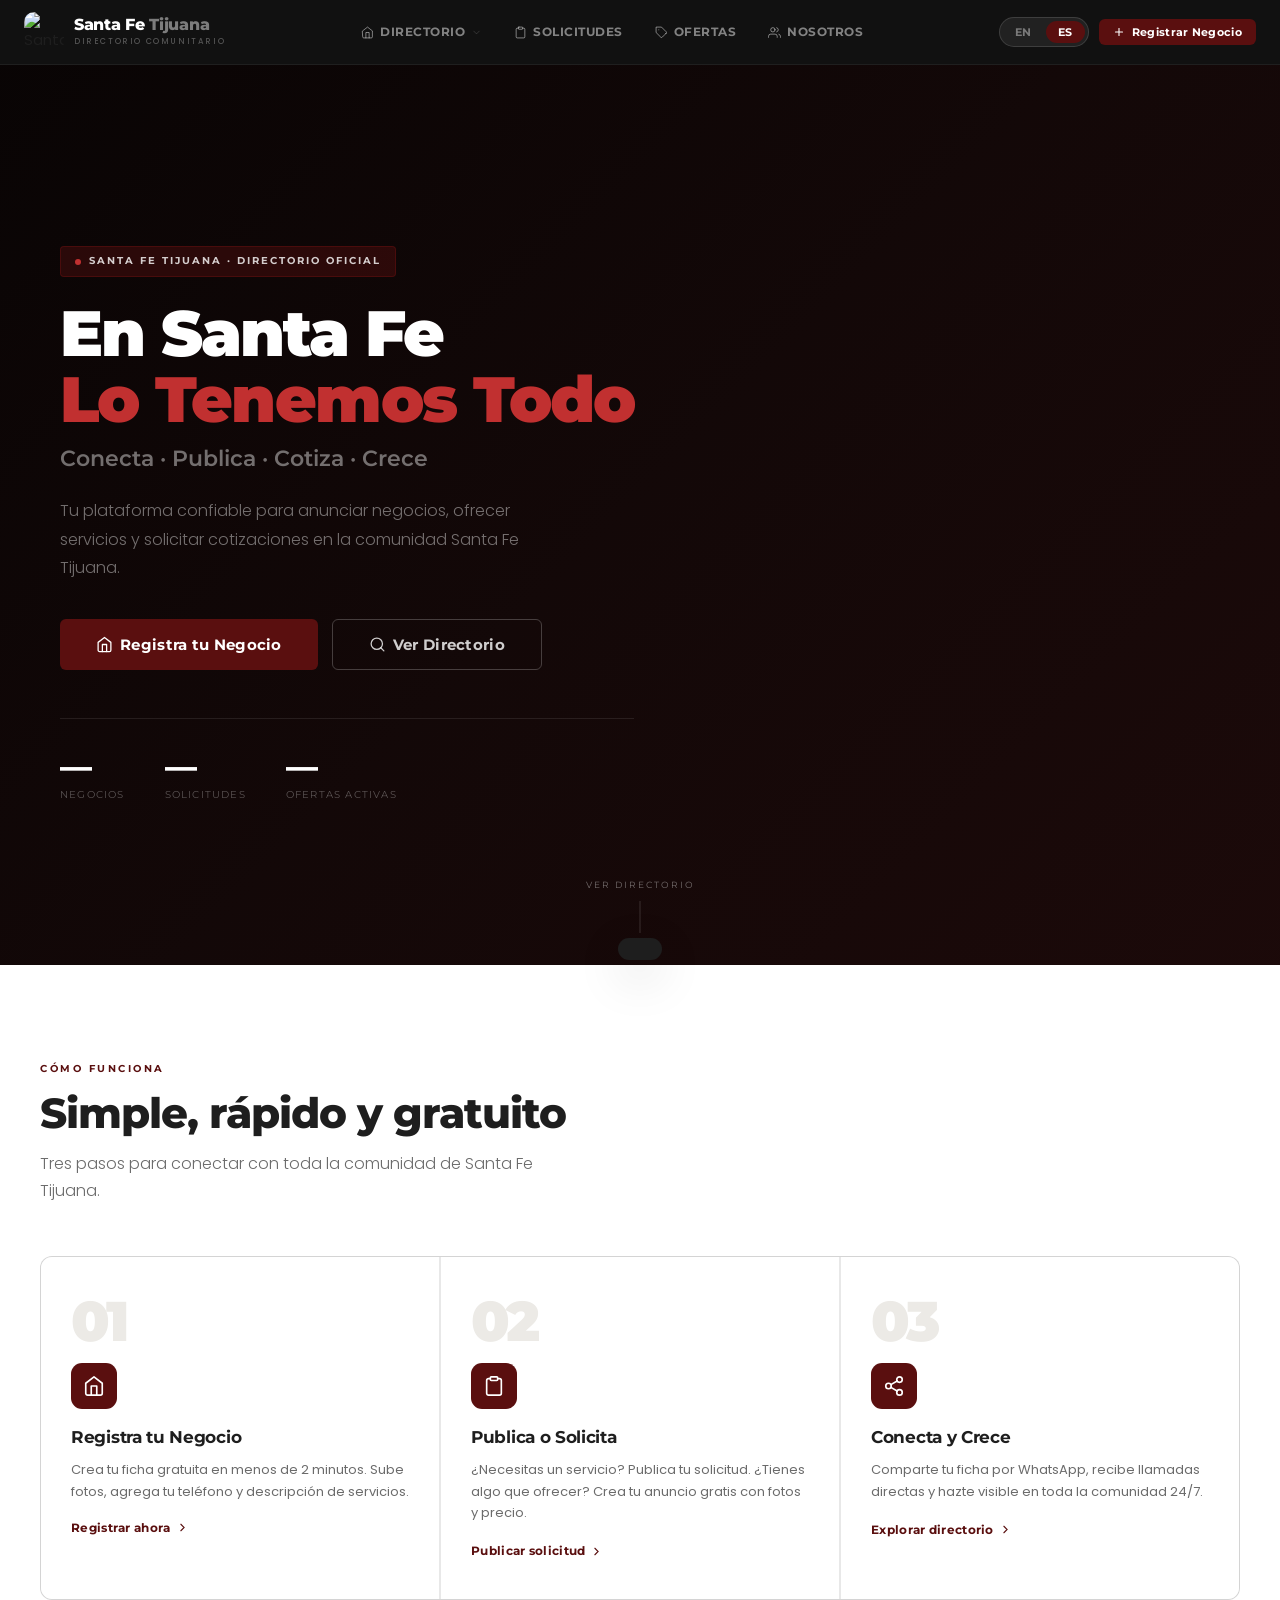
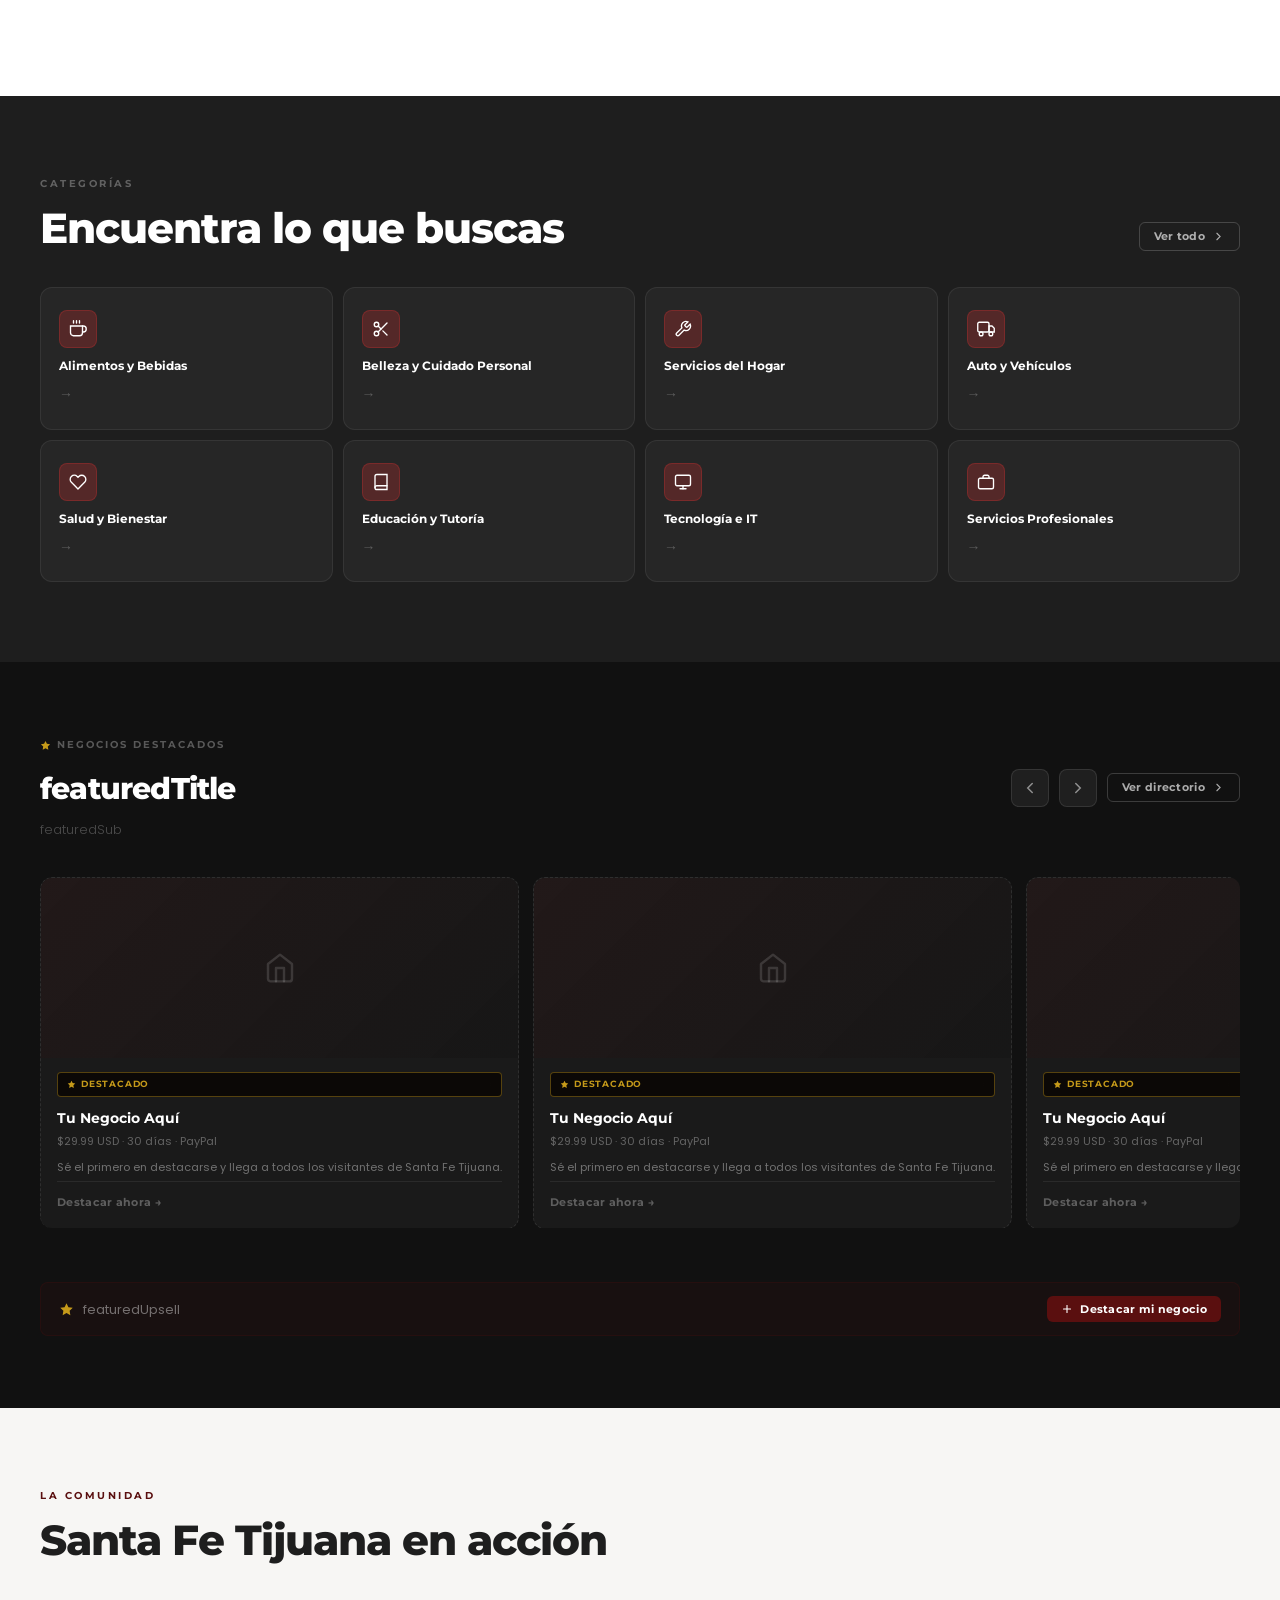
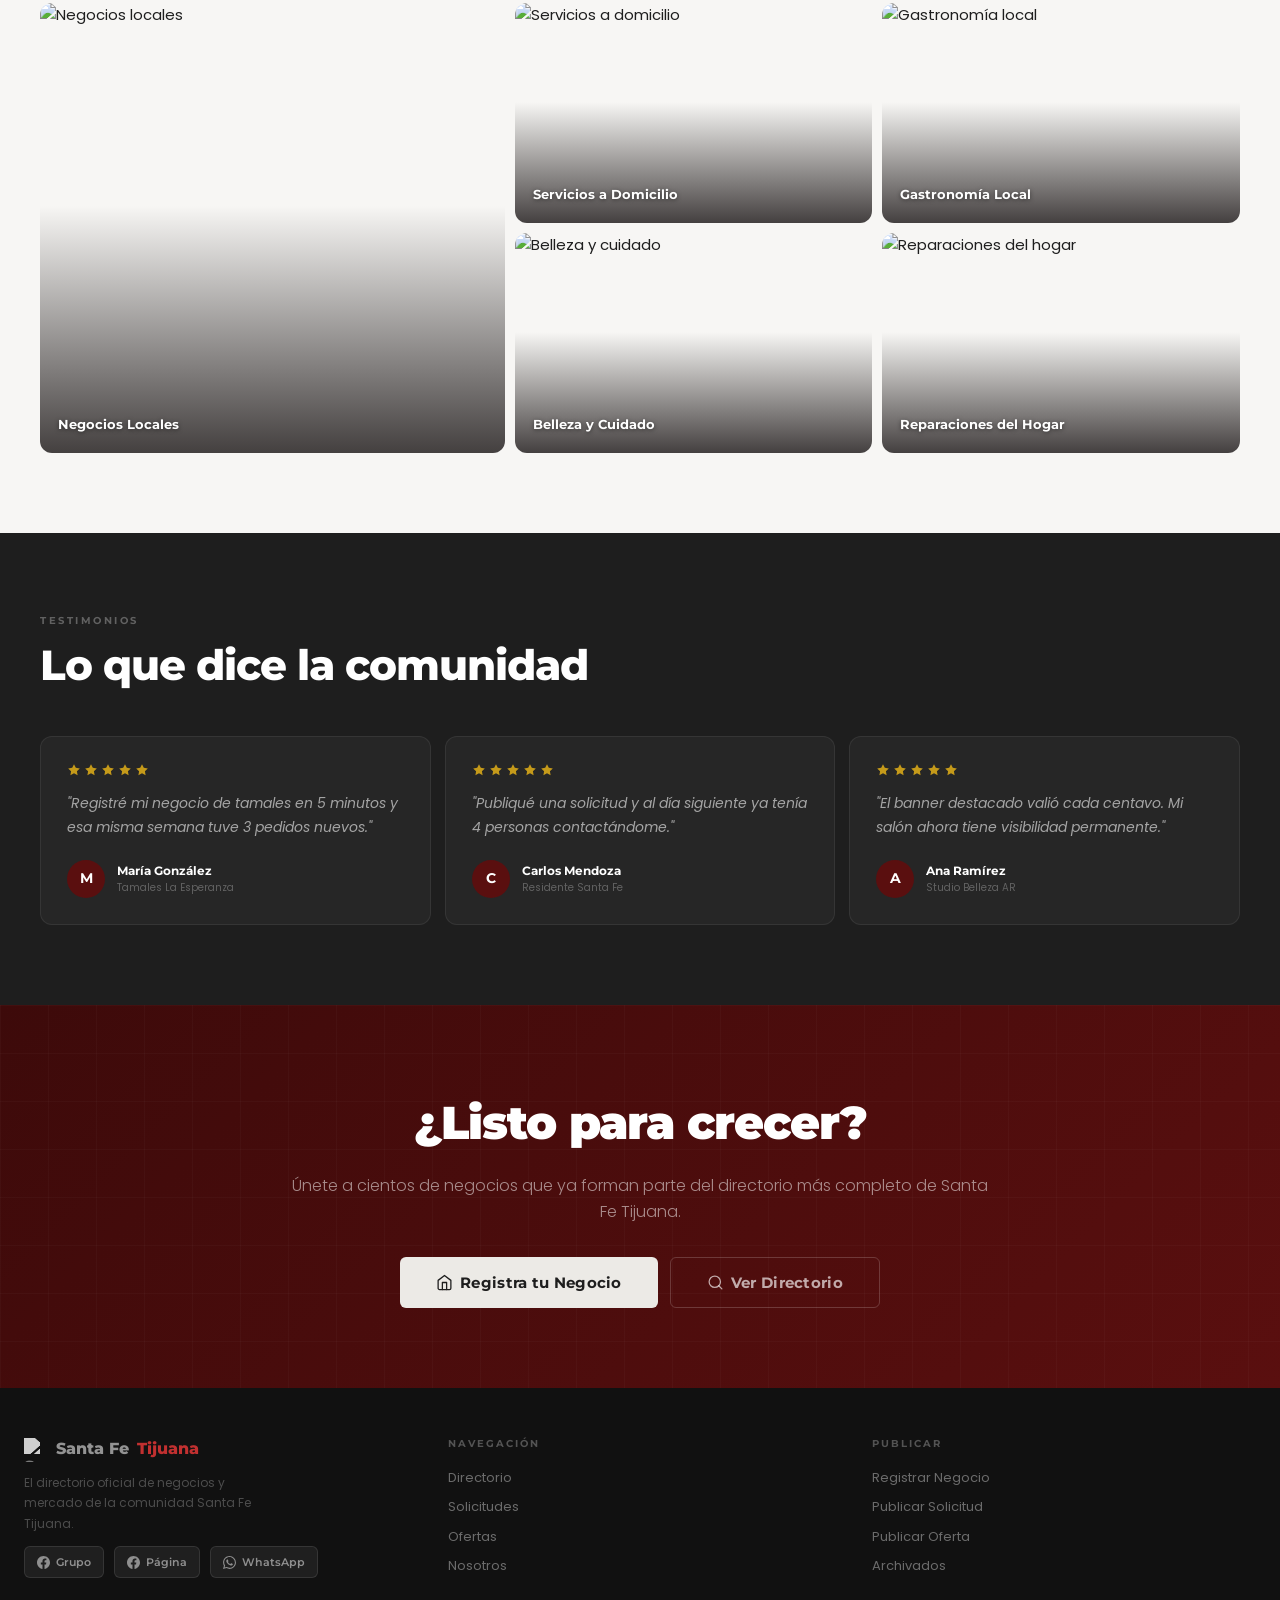
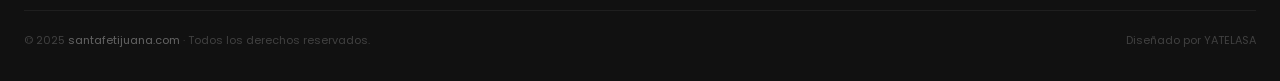
==== commit 4eff08d3: "Add data attributes for localization in index.html" ====
--- a/index.html
+++ b/index.html
@@ -171,10 +171,10 @@
       <div class="lp-featured-left">
         <div class="lp-featured-eyebrow">
           <svg width="11" height="11" style="color:#c59a1a"><use href="#ic-star"/></svg>
-          <span>Negocios Destacados</span>
+          <span data-t="featuredBiz">Negocios Destacados</span>
         </div>
-        <h2 class="lp-featured-title">Apoyados por la comunidad</h2>
-        <p class="lp-featured-sub">Los negocios que invierten en visibilidad para servir mejor a Santa Fe Tijuana.</p>
+        <h2 class="lp-featured-title" data-t="featuredTitle">Apoyados por la comunidad</h2>
+        <p class="lp-featured-sub" data-t="featuredSub">Los negocios que invierten en visibilidad para servir mejor a Santa Fe Tijuana.</p>
       </div>
       <div class="lp-feat-header-right">
         <!-- Prev / Next arrows -->
@@ -209,7 +209,7 @@
     <div class="lp-feat-upsell">
       <div class="lp-feat-upsell-text">
         <svg width="15" height="15" style="color:#c59a1a;flex-shrink:0"><use href="#ic-star"/></svg>
-        <span>¿Quieres aparecer aquí? Destaca tu negocio por solo <strong>$29.99 USD / 30 días</strong></span>
+        <span data-t="featuredUpsell">¿Quieres aparecer aquí? Destaca tu negocio por solo <strong>$29.99 USD / 30 días</strong></span>
       </div>
       <button class="btn btn-crimson btn-sm" onclick="openModal('modalBusiness')">
         <svg width="12" height="12"><use href="#ic-plus"/></svg>
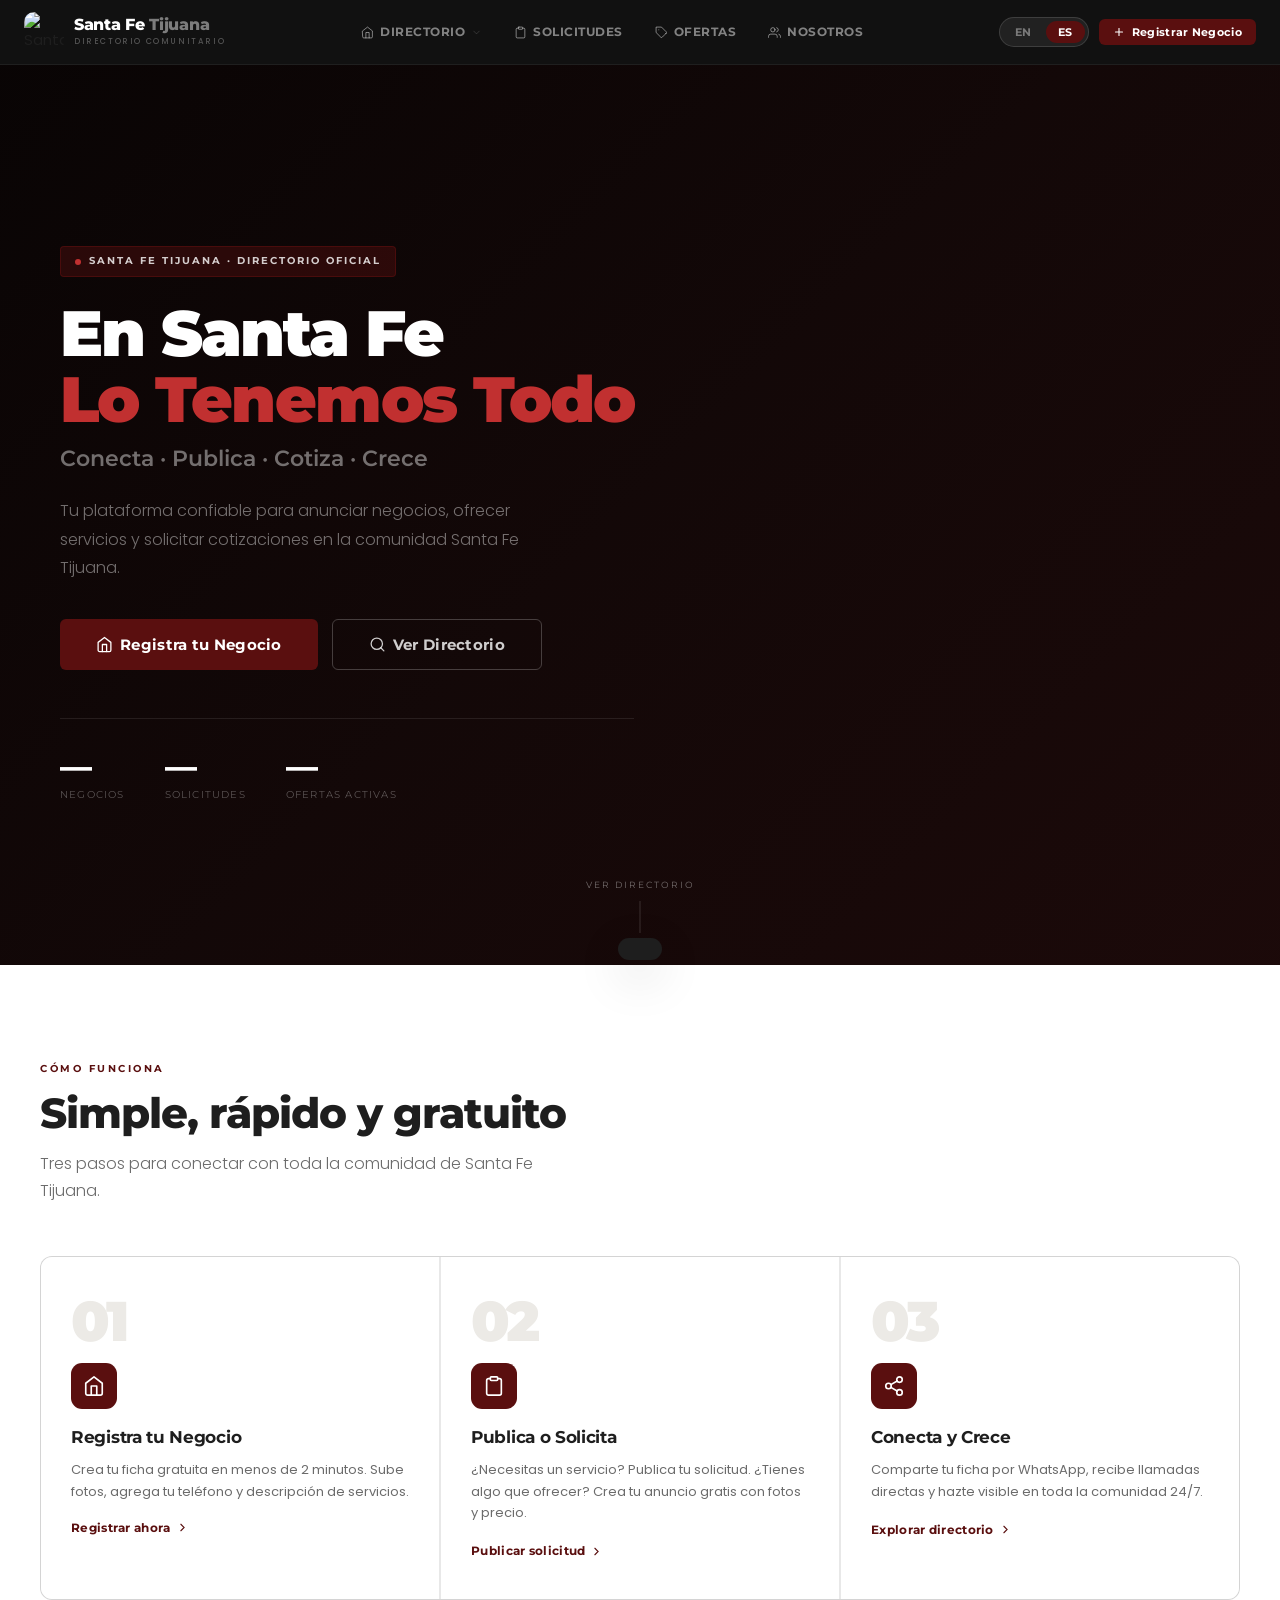
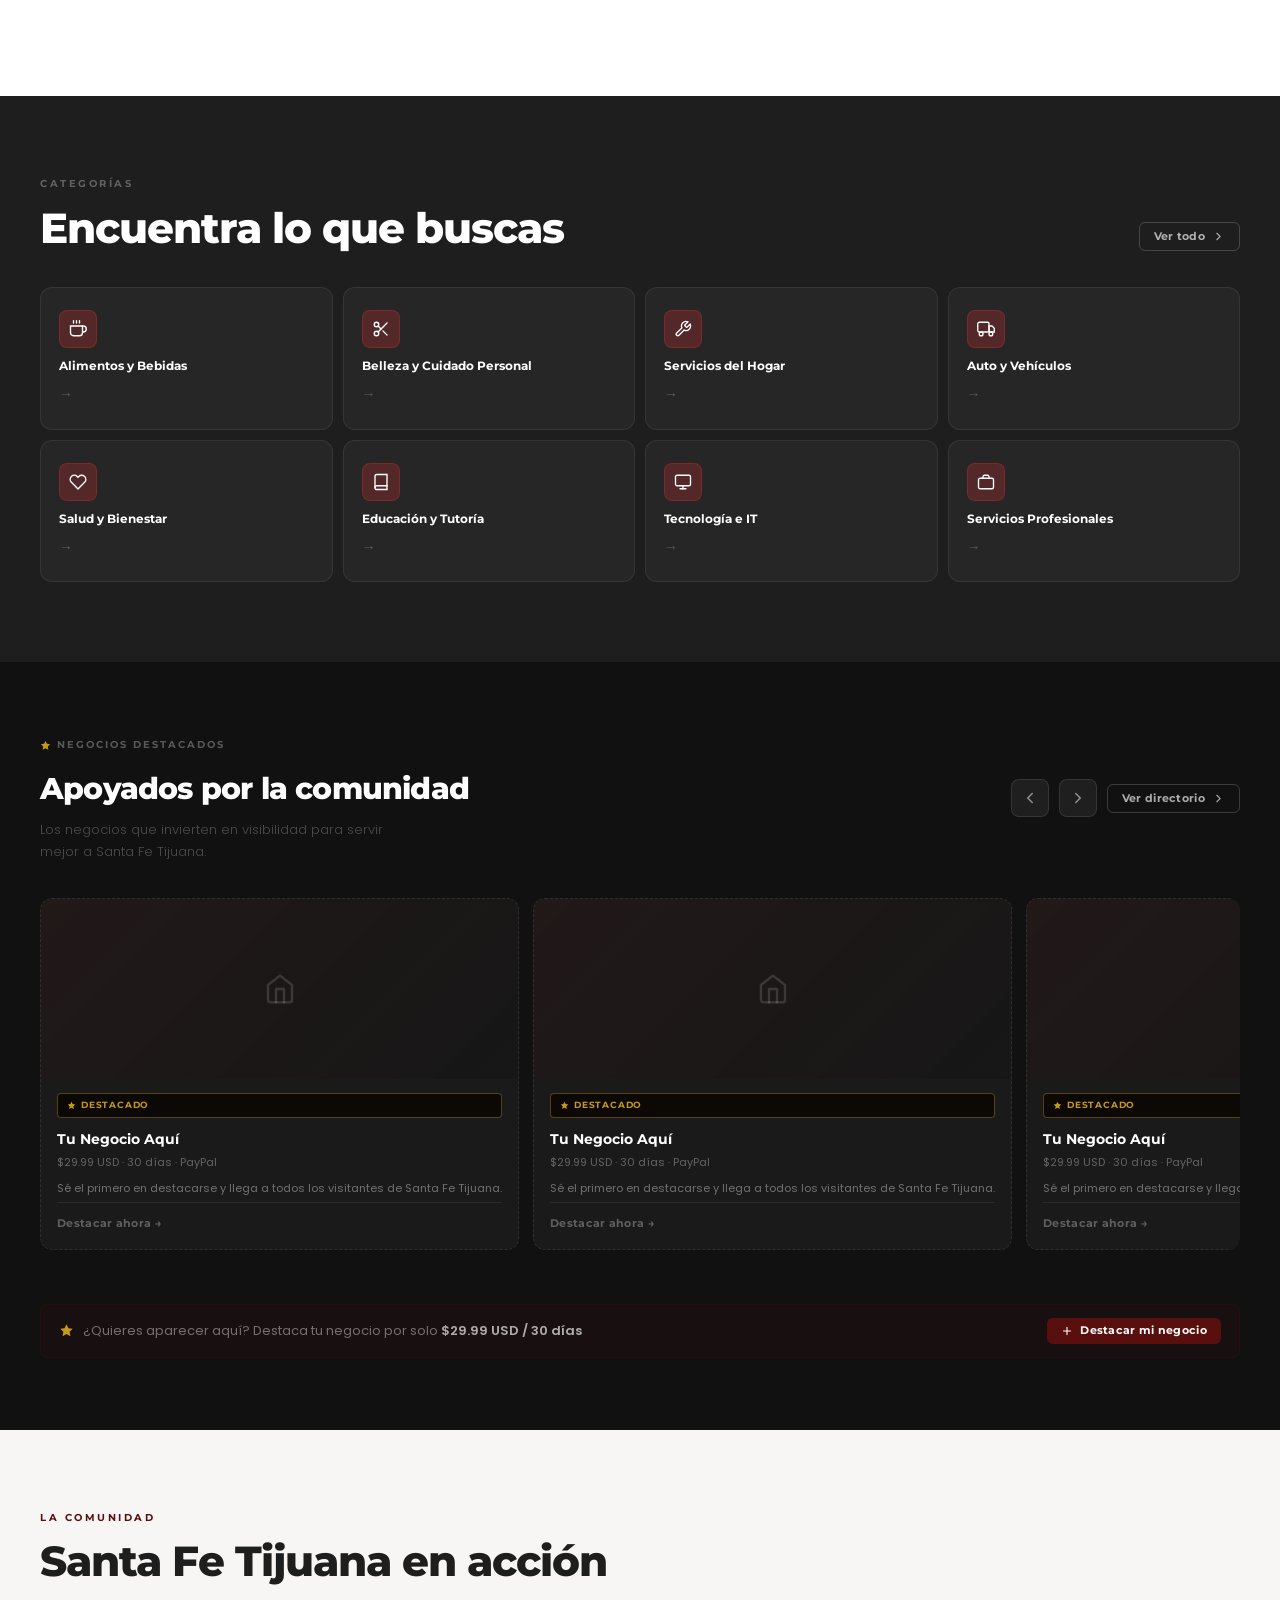
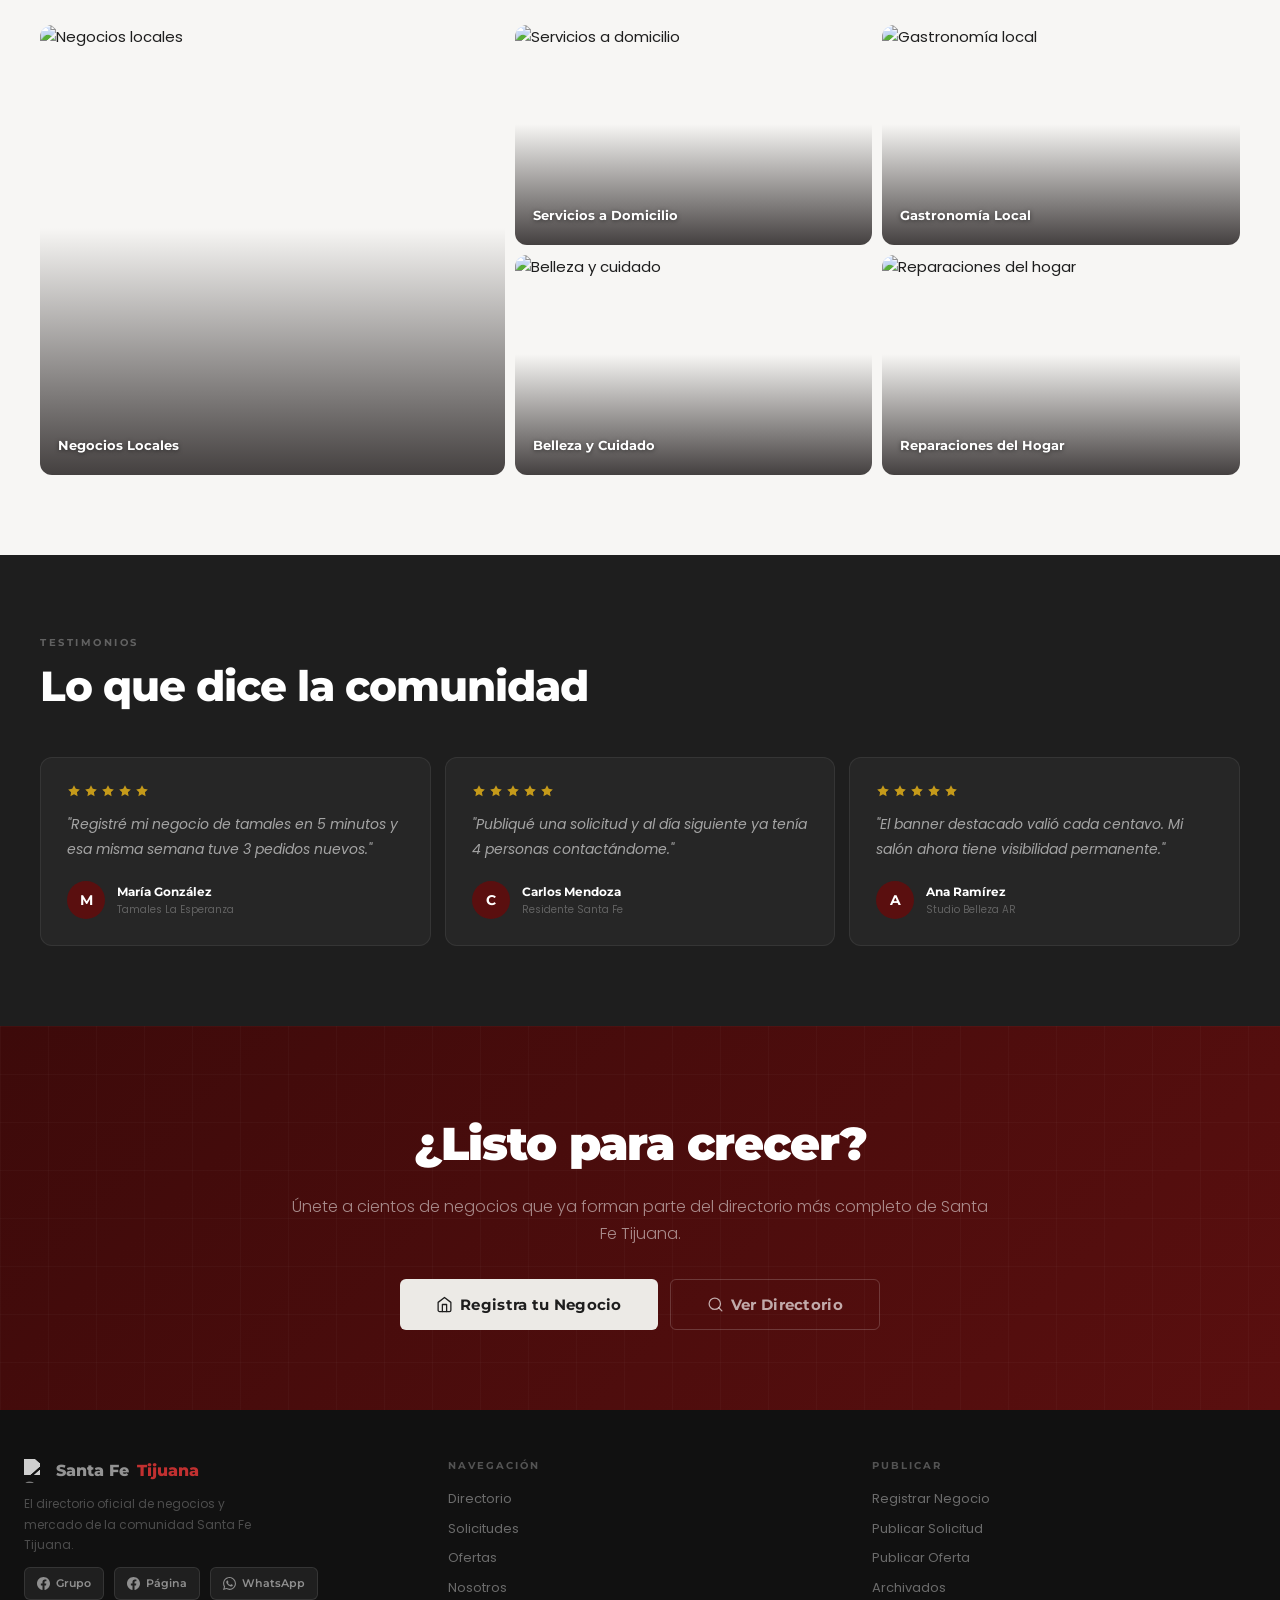
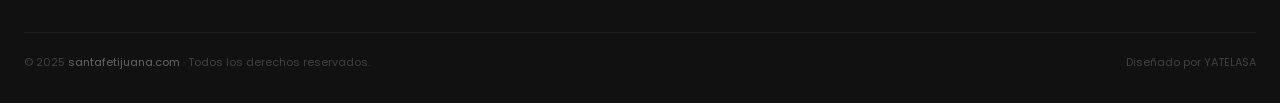
==== commit 50882d31: "Remove data-t attributes from featured sections" ====
--- a/index.html
+++ b/index.html
@@ -171,10 +171,10 @@
       <div class="lp-featured-left">
         <div class="lp-featured-eyebrow">
           <svg width="11" height="11" style="color:#c59a1a"><use href="#ic-star"/></svg>
-          <span data-t="featuredBiz">Negocios Destacados</span>
+          <span>Negocios Destacados</span>
         </div>
-        <h2 class="lp-featured-title" data-t="featuredTitle">Apoyados por la comunidad</h2>
-        <p class="lp-featured-sub" data-t="featuredSub">Los negocios que invierten en visibilidad para servir mejor a Santa Fe Tijuana.</p>
+        <h2 class="lp-featured-title">Apoyados por la comunidad</h2>
+        <p class="lp-featured-sub">Los negocios que invierten en visibilidad para servir mejor a Santa Fe Tijuana.</p>
       </div>
       <div class="lp-feat-header-right">
         <!-- Prev / Next arrows -->
@@ -209,7 +209,7 @@
     <div class="lp-feat-upsell">
       <div class="lp-feat-upsell-text">
         <svg width="15" height="15" style="color:#c59a1a;flex-shrink:0"><use href="#ic-star"/></svg>
-        <span data-t="featuredUpsell">¿Quieres aparecer aquí? Destaca tu negocio por solo <strong>$29.99 USD / 30 días</strong></span>
+        <span>¿Quieres aparecer aquí? Destaca tu negocio por solo <strong>$29.99 USD / 30 días</strong></span>
       </div>
       <button class="btn btn-crimson btn-sm" onclick="openModal('modalBusiness')">
         <svg width="12" height="12"><use href="#ic-plus"/></svg>
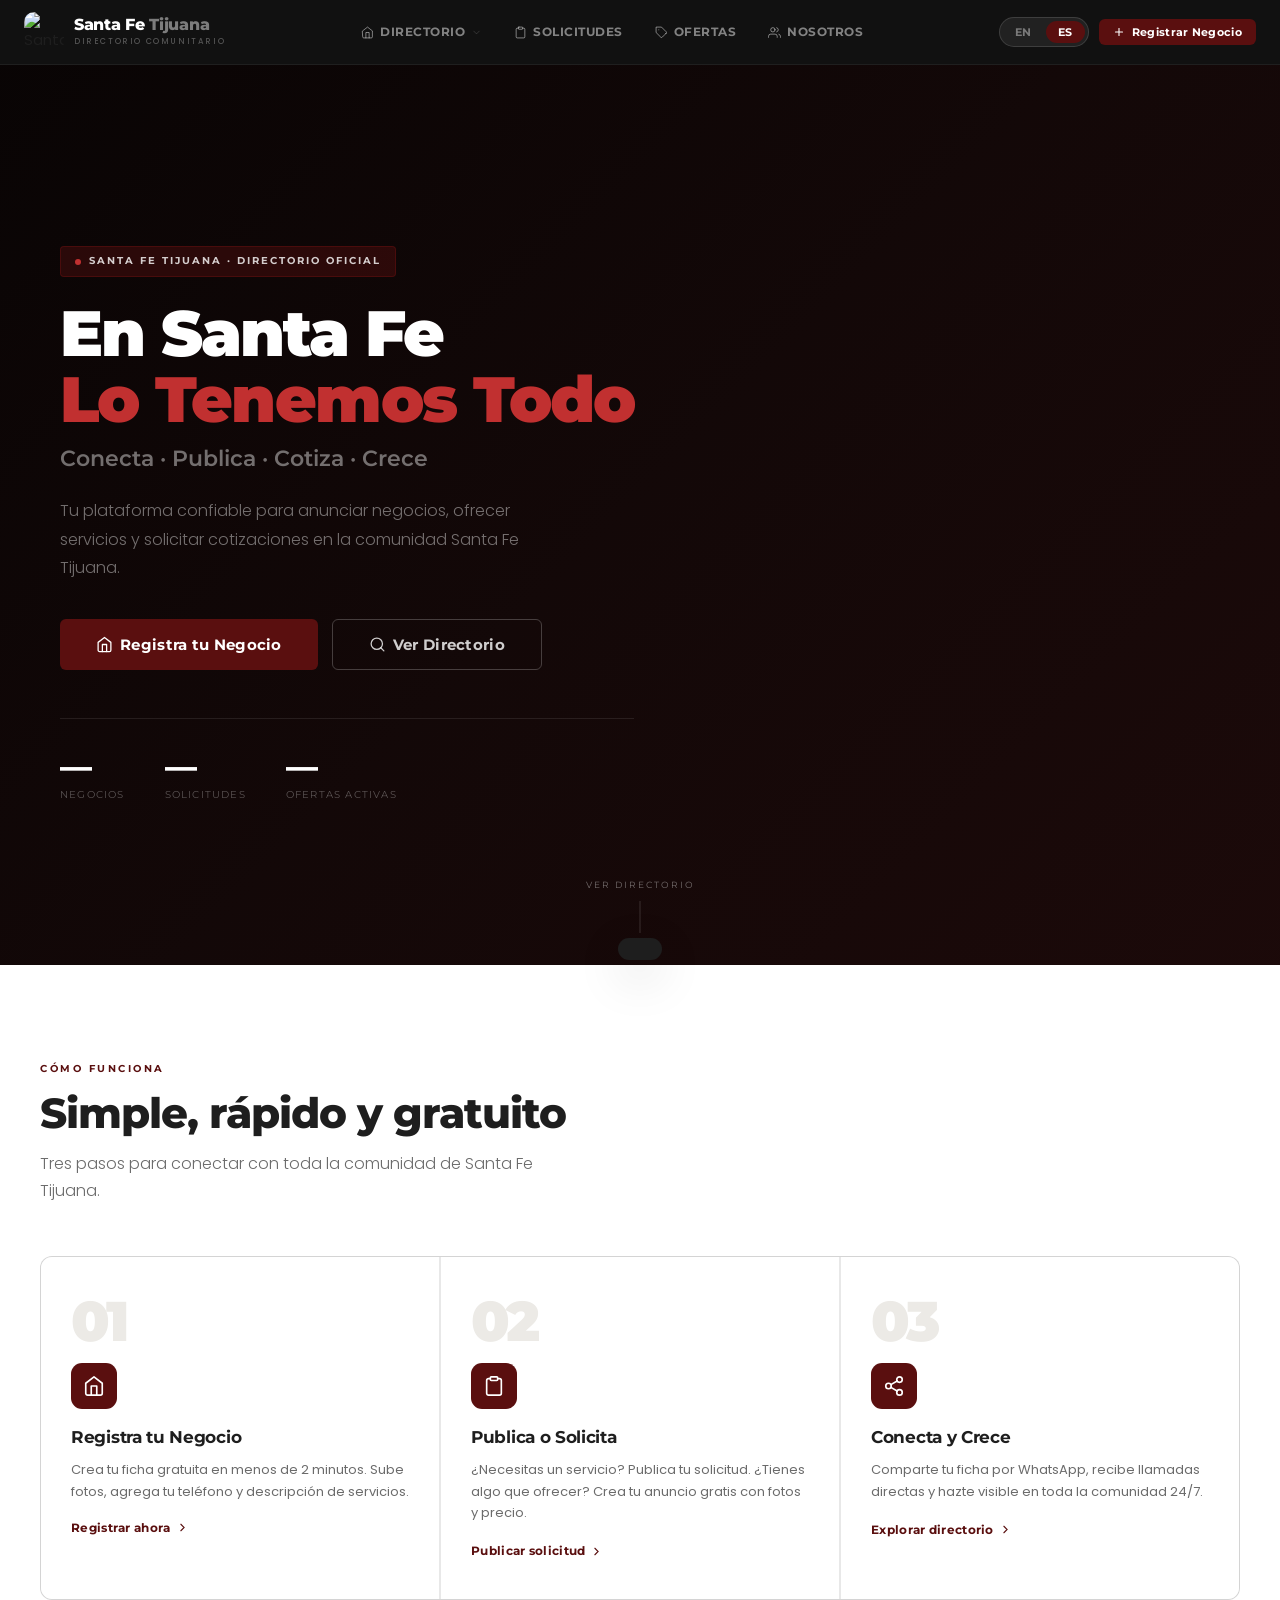
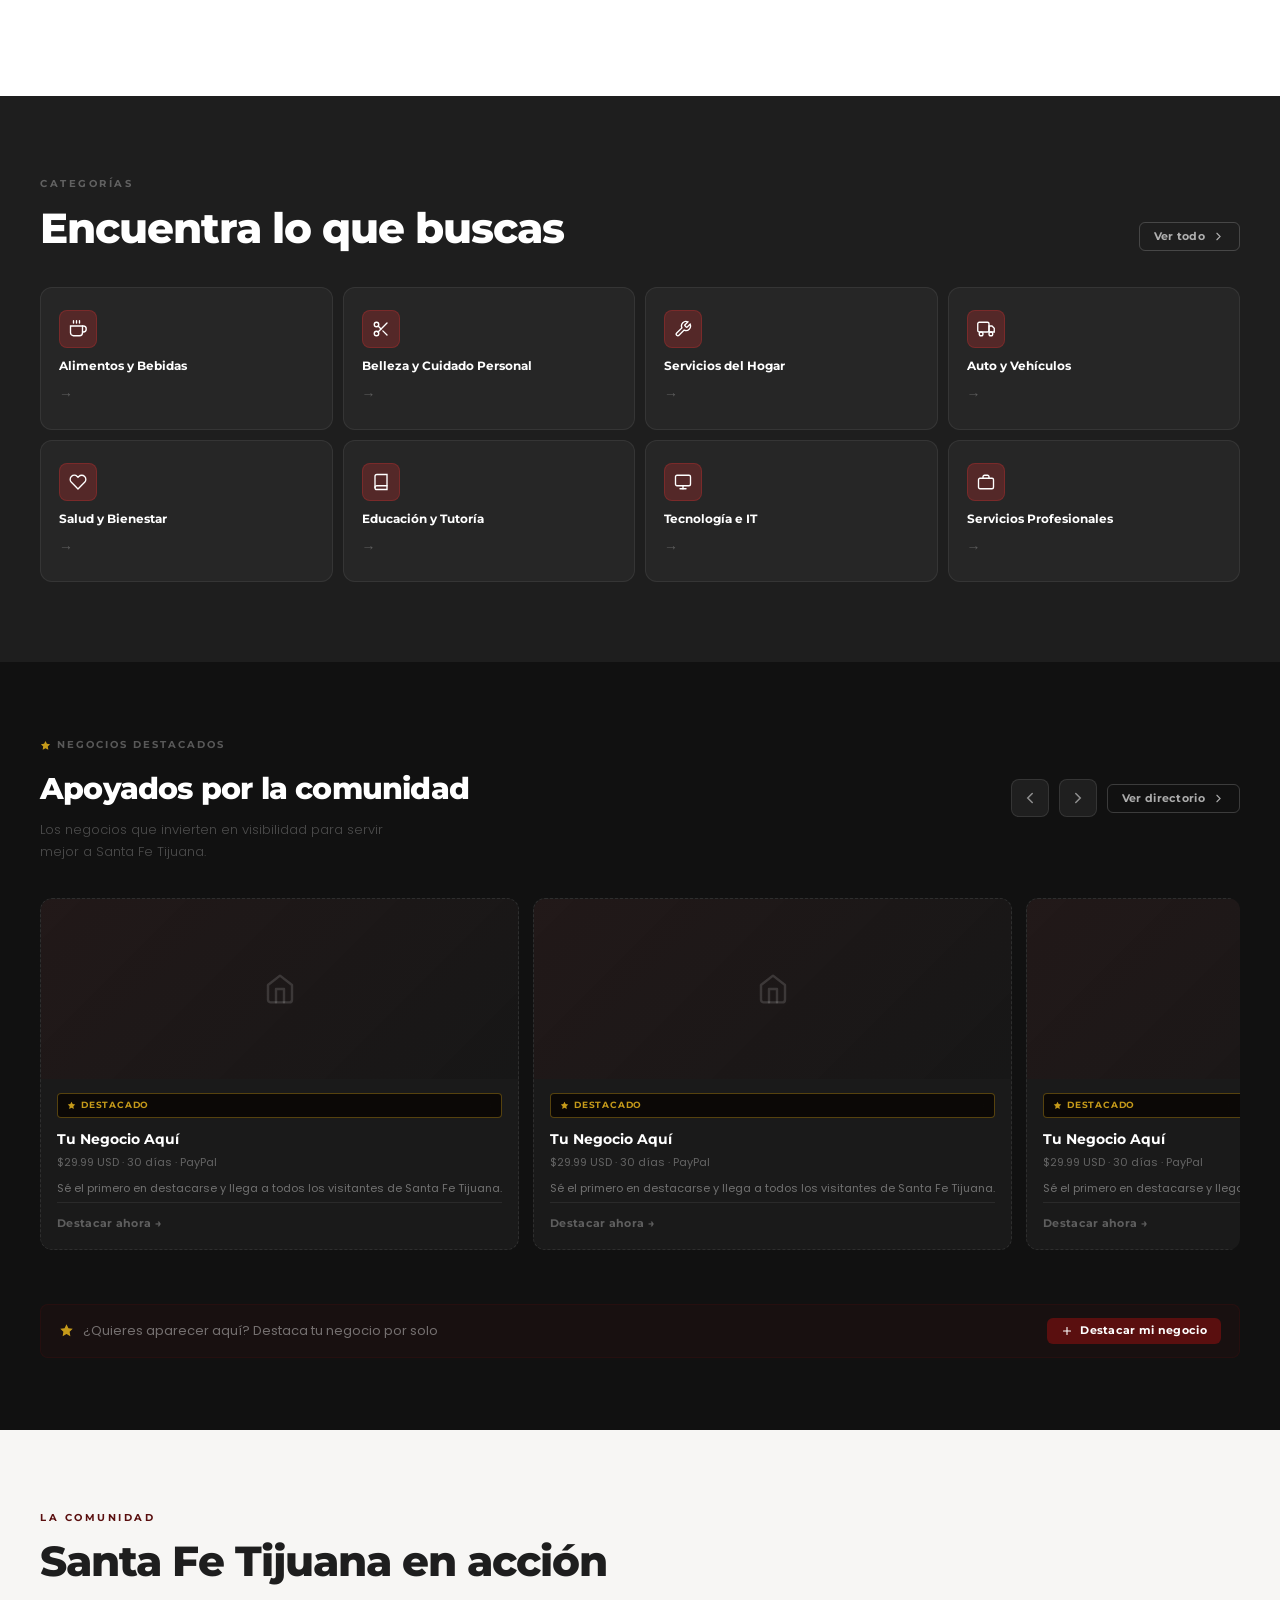
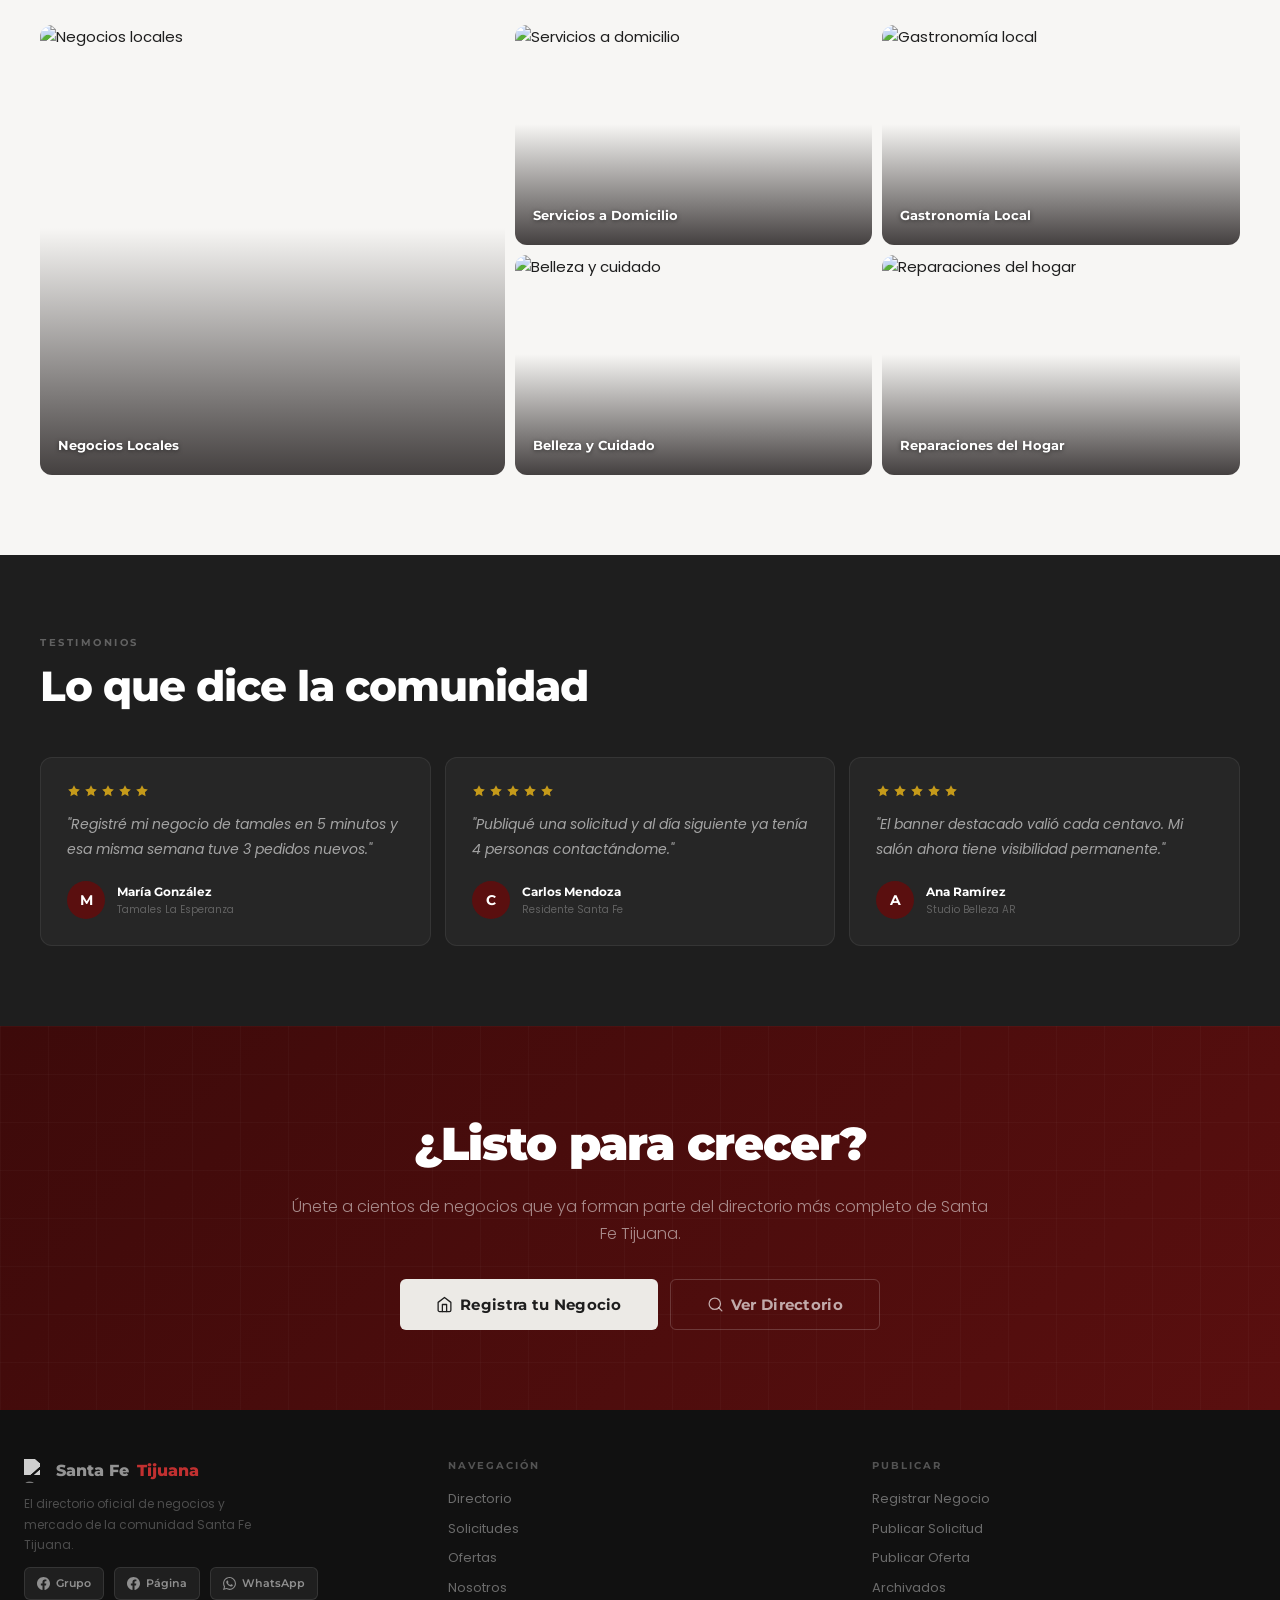
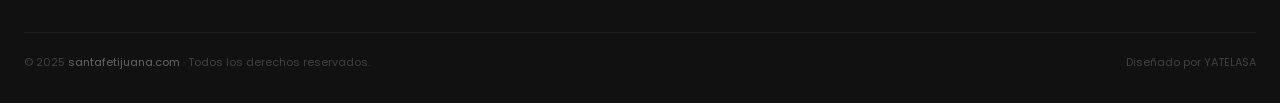
==== commit bc537139: "Add data attributes for translation in index.html" ====
--- a/index.html
+++ b/index.html
@@ -171,10 +171,10 @@
       <div class="lp-featured-left">
         <div class="lp-featured-eyebrow">
           <svg width="11" height="11" style="color:#c59a1a"><use href="#ic-star"/></svg>
-          <span>Negocios Destacados</span>
+          <span data-t="featuredBiz">Negocios Destacados</span>
         </div>
-        <h2 class="lp-featured-title">Apoyados por la comunidad</h2>
-        <p class="lp-featured-sub">Los negocios que invierten en visibilidad para servir mejor a Santa Fe Tijuana.</p>
+        <h2 class="lp-featured-title" data-t="featuredTitle">Apoyados por la comunidad</h2>
+        <p class="lp-featured-sub" data-t="featuredSub">Los negocios que invierten en visibilidad para servir mejor a Santa Fe Tijuana.</p>
       </div>
       <div class="lp-feat-header-right">
         <!-- Prev / Next arrows -->
@@ -209,7 +209,7 @@
     <div class="lp-feat-upsell">
       <div class="lp-feat-upsell-text">
         <svg width="15" height="15" style="color:#c59a1a;flex-shrink:0"><use href="#ic-star"/></svg>
-        <span>¿Quieres aparecer aquí? Destaca tu negocio por solo <strong>$29.99 USD / 30 días</strong></span>
+        <span data-t="featuredUpsell">¿Quieres aparecer aquí? Destaca tu negocio por solo <strong>$29.99 USD / 30 días</strong></span>
       </div>
       <button class="btn btn-crimson btn-sm" onclick="openModal('modalBusiness')">
         <svg width="12" height="12"><use href="#ic-plus"/></svg>
@@ -428,6 +428,7 @@
    - Dots + prev/next arrows + touch swipe
 ══════════════════════════════════════════════ */
 let featCards   = [];
+let featCacheBusinesses = null, featCacheIds = null, featCacheCategories = null;
 let featIdx     = 0;
 let featTimer   = null;
 let featVisible = 4;
@@ -463,7 +464,7 @@
   const siteHref = site ? (site.startsWith('http') ? site : 'https://'+site) : '';
 
   const badge = isFeatured
-    ? `<div class="lp-feat-card-badge"><svg width="9" height="9" style="color:#c59a1a"><use href="#ic-star"/></svg> Destacado</div>`
+    ? `<div class="lp-feat-card-badge"><svg width="9" height="9" style="color:#c59a1a"><use href="#ic-star"/></svg> ${T('featuredBadge')}</div>`
     : '';
 
   const imgBlock = imgSrc
@@ -484,7 +485,7 @@
     </div>
     <div class="lp-feat-card-body">
       <div class="lp-feat-card-name">${featEsc(biz.businessName||'—')}</div>
-      <div class="lp-feat-card-type">${featEsc(biz.serviceType||cat)}</div>
+      <div class="lp-feat-card-type">${featEsc(biz.serviceType||T_CAT(cat))}</div>
       <div class="lp-feat-card-desc">${featEsc(desc)}</div>
       <div class="lp-feat-card-footer">
         ${phone?`<a class="lp-feat-card-phone" href="tel:${featEsc(phone)}" onclick="event.stopPropagation()">${featEsc(phone)}</a>`:'<span></span>'}
@@ -507,12 +508,12 @@
       </div>
       <div class="lp-feat-card-body">
         <div class="lp-feat-card-badge" style="position:static;display:inline-flex;margin-bottom:8px">
-          <svg width="9" height="9" style="color:#c59a1a"><use href="#ic-star"/></svg> Destacado
+          <svg width="9" height="9" style="color:#c59a1a"><use href="#ic-star"/></svg> ${T('featuredBadge')}
         </div>
-        <div class="lp-feat-card-name">Tu Negocio Aquí</div>
-        <div class="lp-feat-card-type">$29.99 USD · 30 días · PayPal</div>
-        <div class="lp-feat-card-desc">Sé el primero en destacarse y llega a todos los visitantes de Santa Fe Tijuana.</div>
-        <div class="lp-feat-card-footer"><span class="lp-feat-card-cta">Destacar ahora →</span></div>
+        <div class="lp-feat-card-name">${T('dtYourBiz')}</div>
+        <div class="lp-feat-card-type">${T('featPlaceholderType')}</div>
+        <div class="lp-feat-card-desc">${T('featPlaceholderDesc')}</div>
+        <div class="lp-feat-card-footer"><span class="lp-feat-card-cta">${T('featPlaceholderCta')}</span></div>
       </div>
     </div>`).join('');
 }
@@ -716,7 +717,7 @@
       if(r.success){ const el=document.getElementById('heroStatOff'); if(el) el.textContent=(r.data||[]).length; }
     }),
     api('getCategories').then(r=>{
-      if(r.success&&r.data) populateCategorySelects(r.data);
+      if(r.success&&r.data){ featCacheCategories = r.data; populateCategorySelects(r.data); }
     }),
     api('getActiveBannerAds').then(r=> r.success?(r.data||[]):[])
   ]).then(([businesses,,,, bannerAds])=>{
@@ -762,11 +763,19 @@
       return true;
     });
 
+    featCacheBusinesses = unique;
+    featCacheIds = featuredIds;
     featRender(unique, featuredIds);
   });
 });
 
-function onLangChange(){ setActiveNav(); }
+function onLangChange(){
+  setActiveNav();
+  // Re-render the featured slider so badge/category labels switch language
+  if (featCacheBusinesses) featRender(featCacheBusinesses, featCacheIds);
+  // Re-populate category select with translated option labels
+  if (featCacheCategories) populateCategorySelects(featCacheCategories);
+}
 </script>
 </body>
 </html>
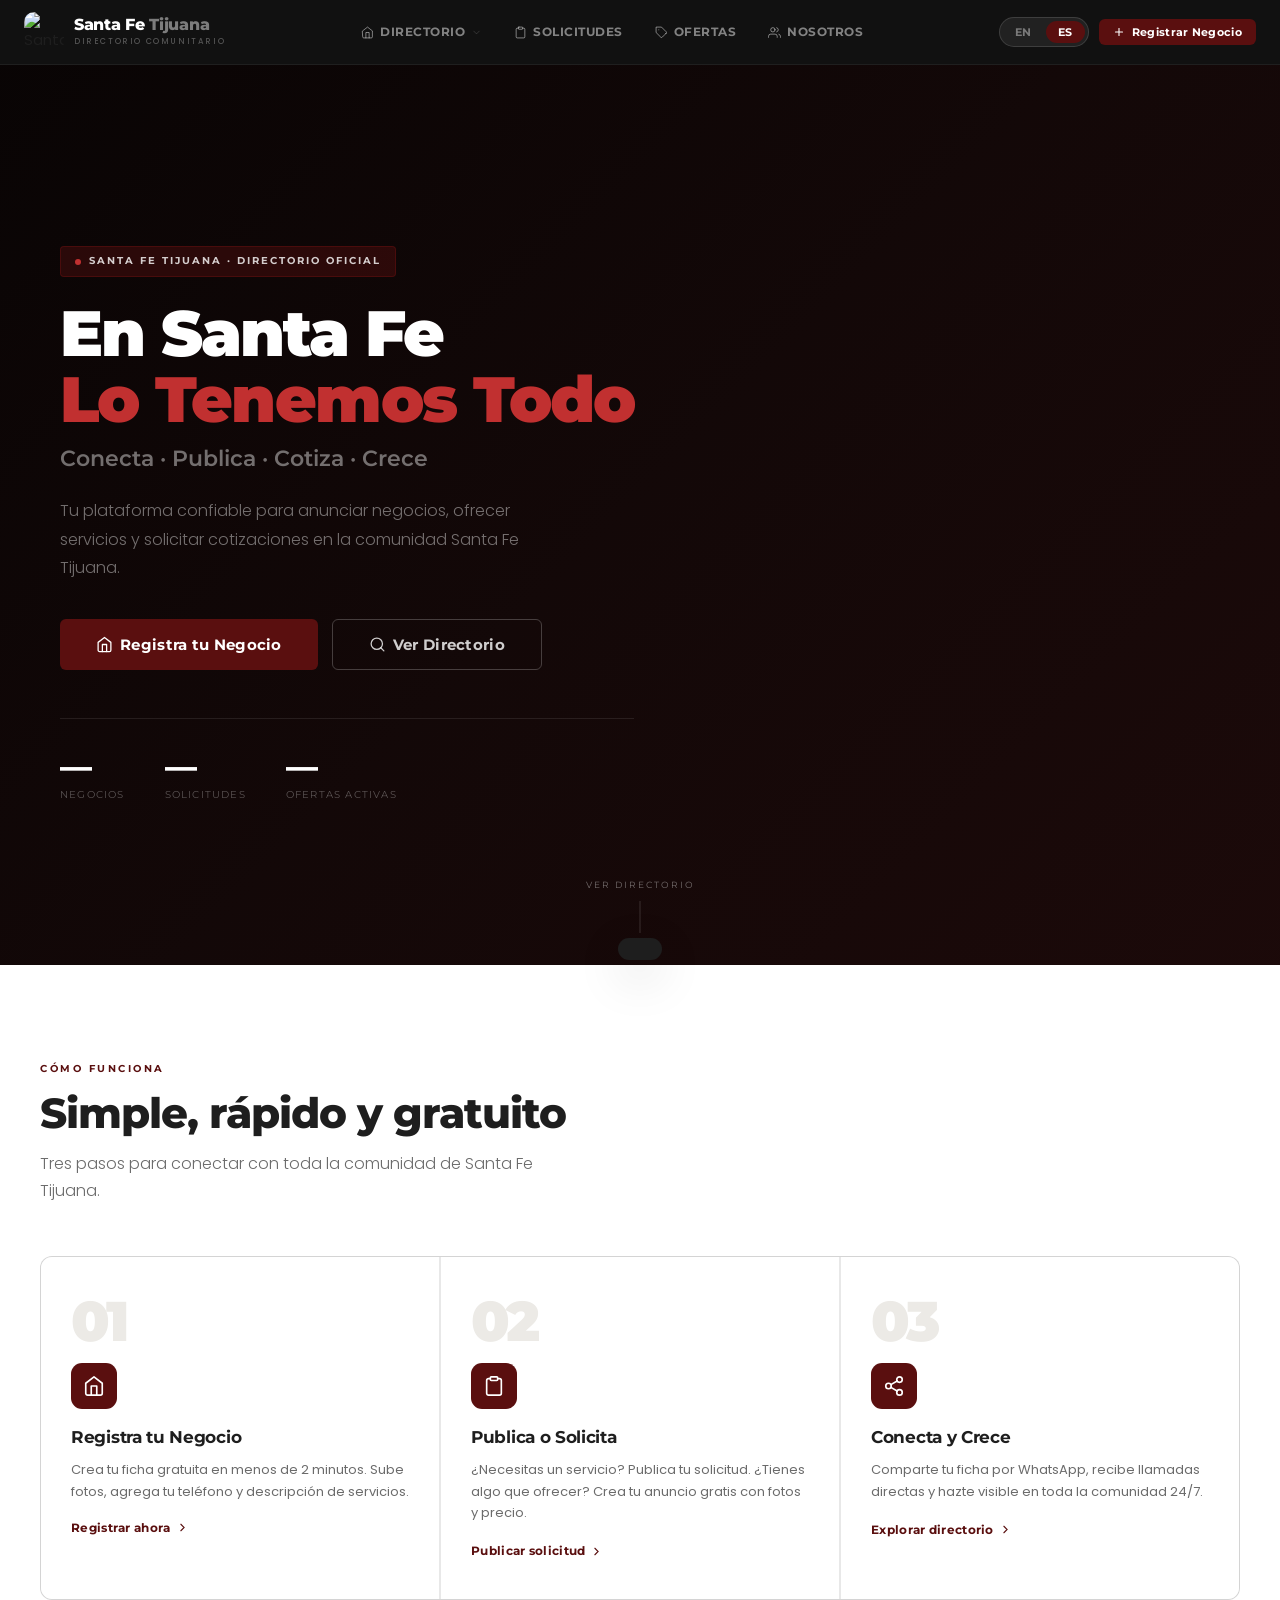
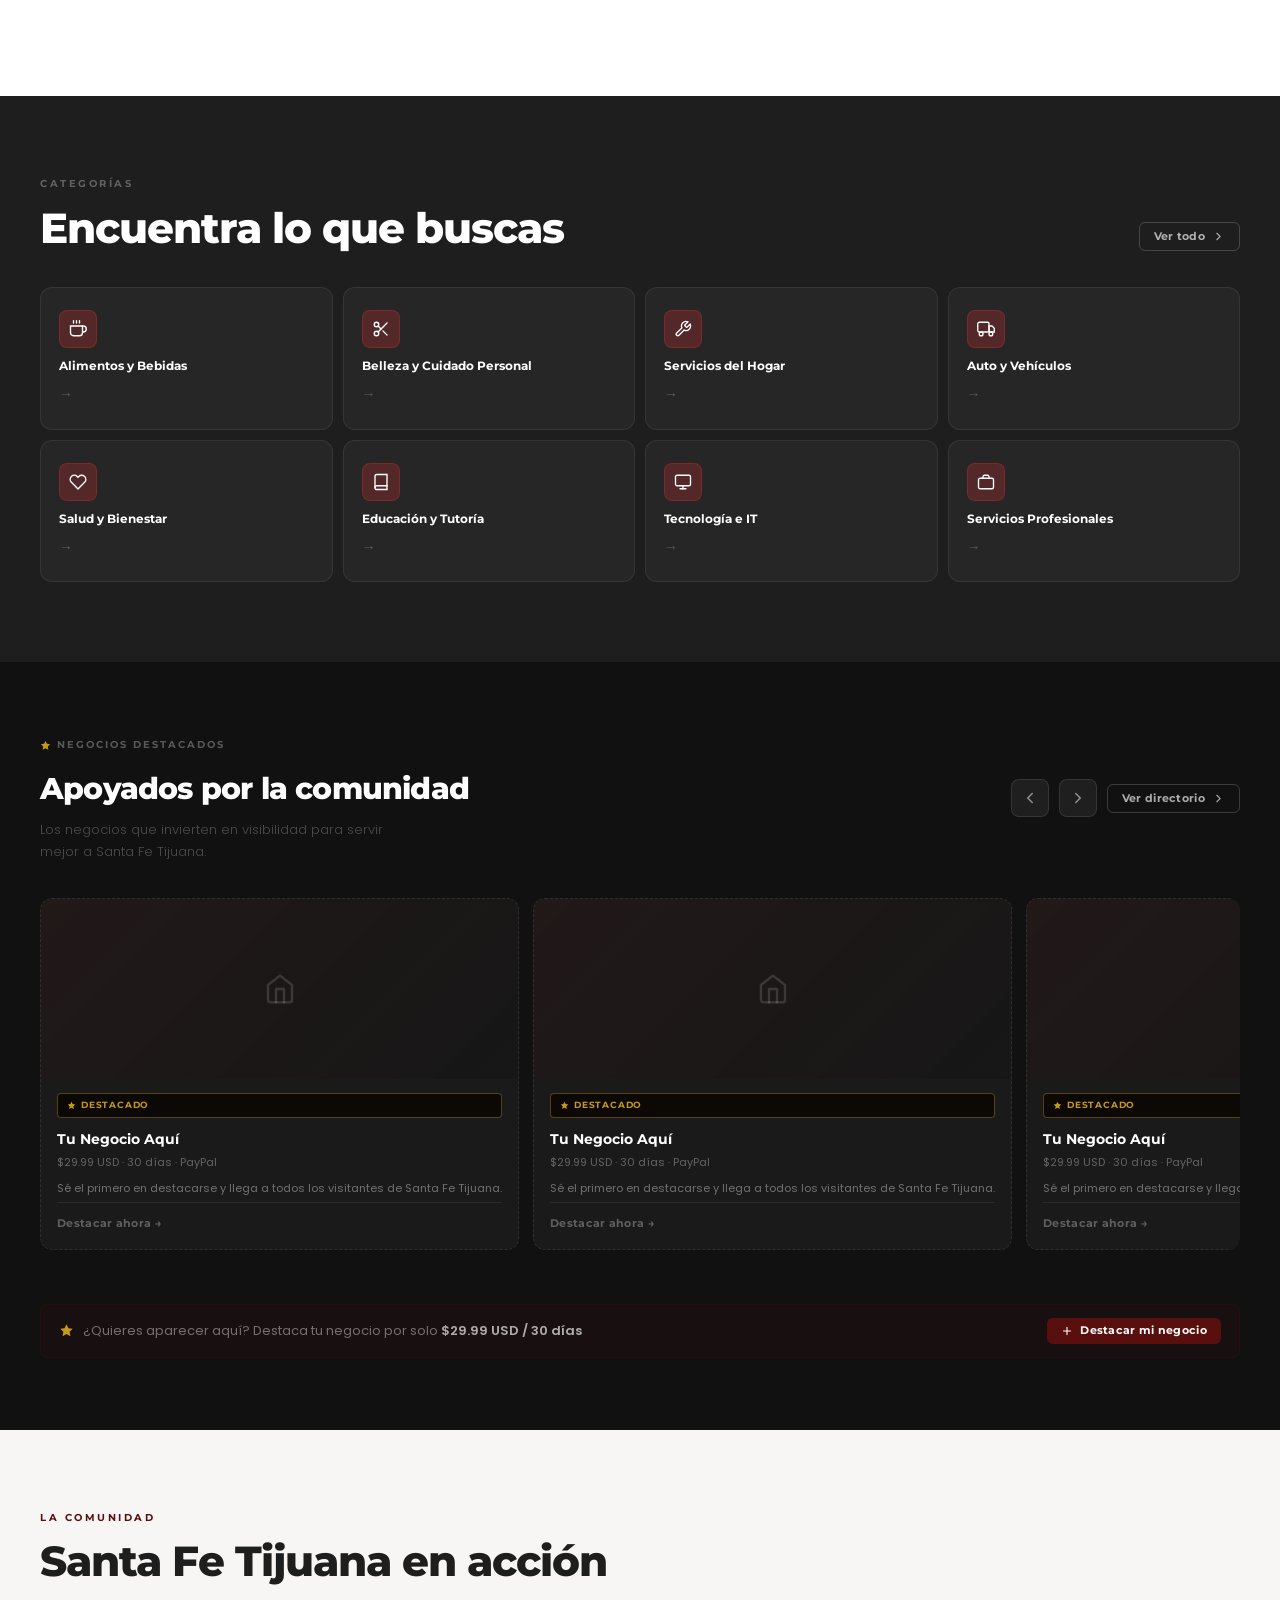
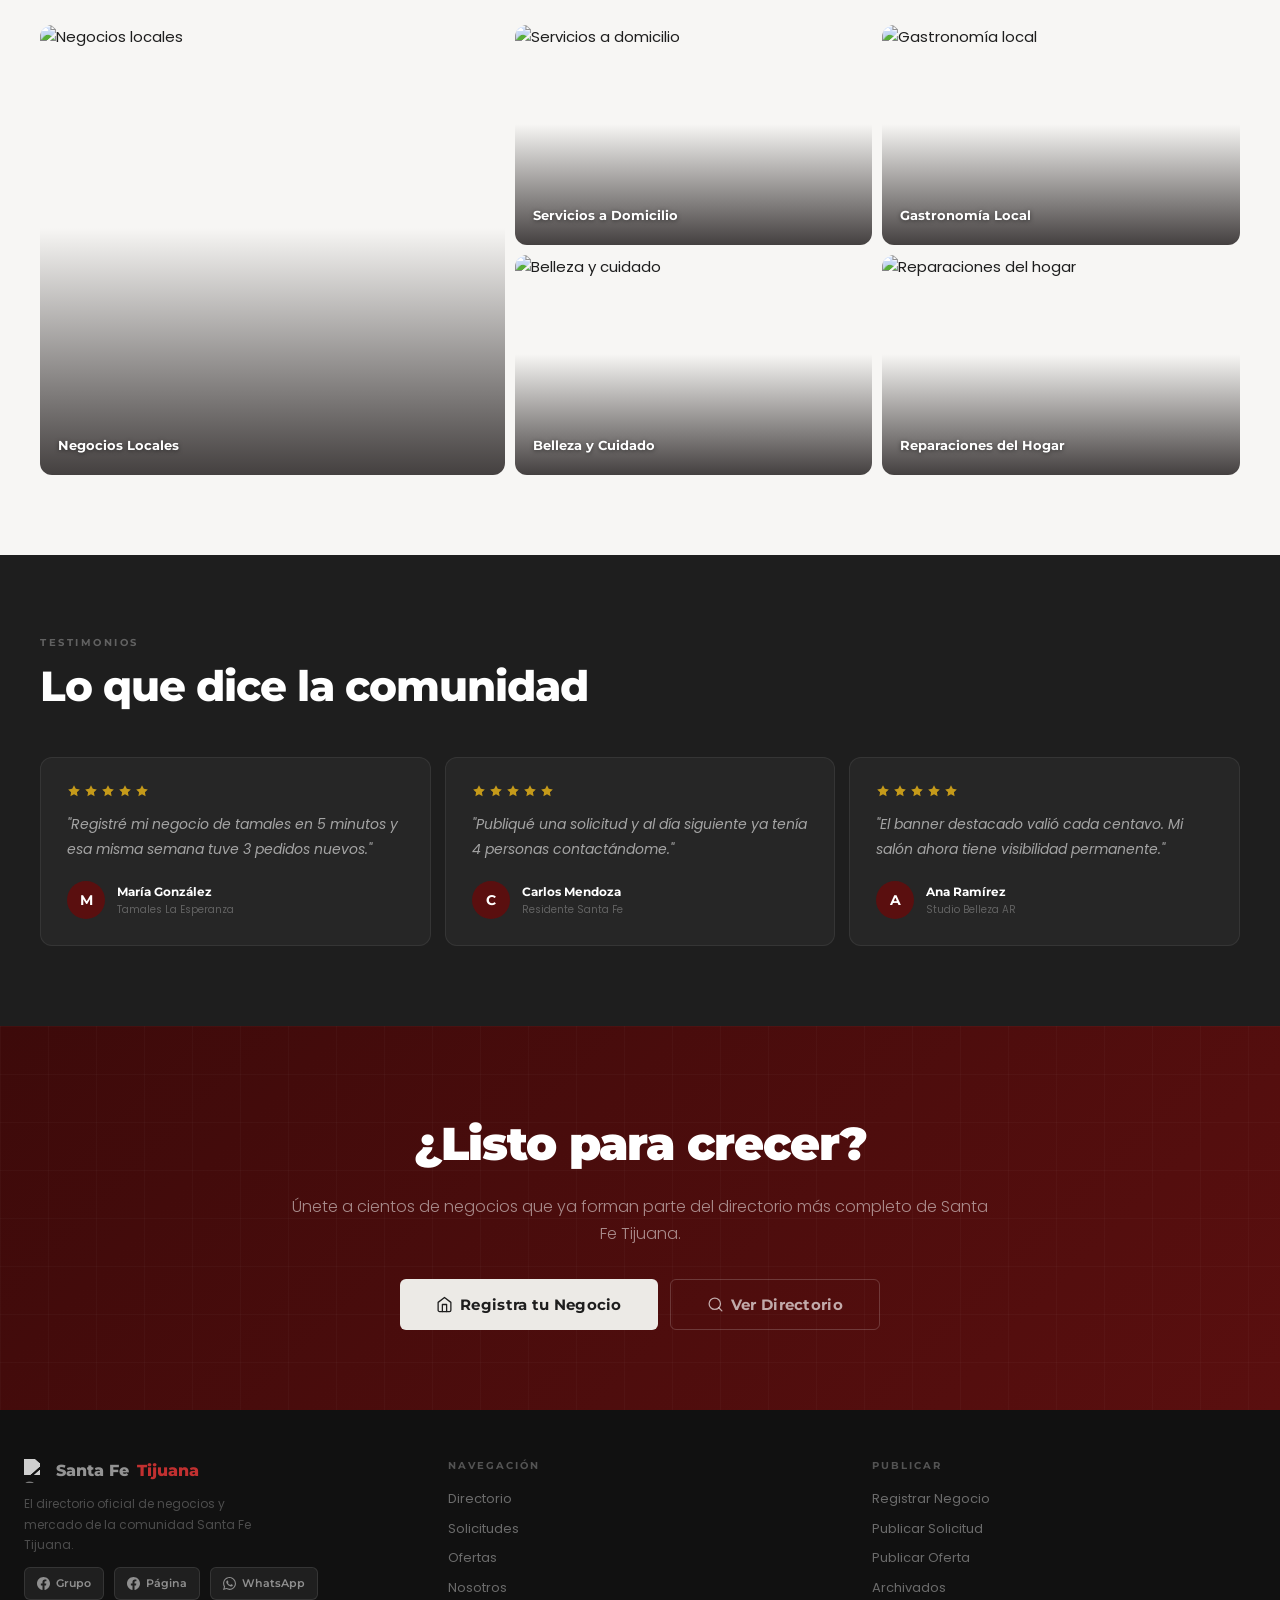
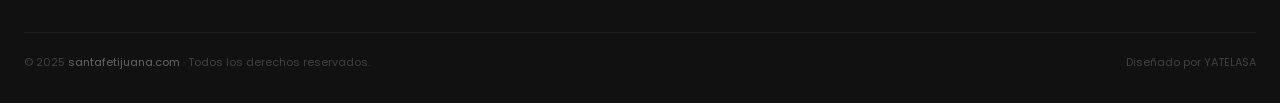
==== commit 98fda6b3: "Refactor HTML and JavaScript for featured businesses" ====
--- a/index.html
+++ b/index.html
@@ -171,10 +171,10 @@
       <div class="lp-featured-left">
         <div class="lp-featured-eyebrow">
           <svg width="11" height="11" style="color:#c59a1a"><use href="#ic-star"/></svg>
-          <span data-t="featuredBiz">Negocios Destacados</span>
+          <span>Negocios Destacados</span>
         </div>
-        <h2 class="lp-featured-title" data-t="featuredTitle">Apoyados por la comunidad</h2>
-        <p class="lp-featured-sub" data-t="featuredSub">Los negocios que invierten en visibilidad para servir mejor a Santa Fe Tijuana.</p>
+        <h2 class="lp-featured-title">Apoyados por la comunidad</h2>
+        <p class="lp-featured-sub">Los negocios que invierten en visibilidad para servir mejor a Santa Fe Tijuana.</p>
       </div>
       <div class="lp-feat-header-right">
         <!-- Prev / Next arrows -->
@@ -209,7 +209,7 @@
     <div class="lp-feat-upsell">
       <div class="lp-feat-upsell-text">
         <svg width="15" height="15" style="color:#c59a1a;flex-shrink:0"><use href="#ic-star"/></svg>
-        <span data-t="featuredUpsell">¿Quieres aparecer aquí? Destaca tu negocio por solo <strong>$29.99 USD / 30 días</strong></span>
+        <span>¿Quieres aparecer aquí? Destaca tu negocio por solo <strong>$29.99 USD / 30 días</strong></span>
       </div>
       <button class="btn btn-crimson btn-sm" onclick="openModal('modalBusiness')">
         <svg width="12" height="12"><use href="#ic-plus"/></svg>
@@ -428,7 +428,6 @@
    - Dots + prev/next arrows + touch swipe
 ══════════════════════════════════════════════ */
 let featCards   = [];
-let featCacheBusinesses = null, featCacheIds = null, featCacheCategories = null;
 let featIdx     = 0;
 let featTimer   = null;
 let featVisible = 4;
@@ -453,18 +452,18 @@
 }
 
 function buildFeatCard(biz, isFeatured) {
-  const phone  = biz.phone || '';
+  const phone  = String(biz.phone || '');
   const wa     = phone.replace(/\D/g,'');
-  const imgSrc = biz.imageUrl || '';
+  const imgSrc = driveImgUrl(biz.imageUrl || '');
   const cat    = biz.category || '';
   const slug   = biz.slug || biz.id || '';
-  const raw    = biz.description || '';
+  const raw    = String(biz.description || '');
   const desc   = raw.slice(0,88) + (raw.length>88?'…':'');
-  const site   = biz.website || '';
+  const site   = String(biz.website || '');
   const siteHref = site ? (site.startsWith('http') ? site : 'https://'+site) : '';
 
   const badge = isFeatured
-    ? `<div class="lp-feat-card-badge"><svg width="9" height="9" style="color:#c59a1a"><use href="#ic-star"/></svg> ${T('featuredBadge')}</div>`
+    ? `<div class="lp-feat-card-badge"><svg width="9" height="9" style="color:#c59a1a"><use href="#ic-star"/></svg> Destacado</div>`
     : '';
 
   const imgBlock = imgSrc
@@ -485,7 +484,7 @@
     </div>
     <div class="lp-feat-card-body">
       <div class="lp-feat-card-name">${featEsc(biz.businessName||'—')}</div>
-      <div class="lp-feat-card-type">${featEsc(biz.serviceType||T_CAT(cat))}</div>
+      <div class="lp-feat-card-type">${featEsc(biz.serviceType||cat)}</div>
       <div class="lp-feat-card-desc">${featEsc(desc)}</div>
       <div class="lp-feat-card-footer">
         ${phone?`<a class="lp-feat-card-phone" href="tel:${featEsc(phone)}" onclick="event.stopPropagation()">${featEsc(phone)}</a>`:'<span></span>'}
@@ -508,12 +507,12 @@
       </div>
       <div class="lp-feat-card-body">
         <div class="lp-feat-card-badge" style="position:static;display:inline-flex;margin-bottom:8px">
-          <svg width="9" height="9" style="color:#c59a1a"><use href="#ic-star"/></svg> ${T('featuredBadge')}
+          <svg width="9" height="9" style="color:#c59a1a"><use href="#ic-star"/></svg> Destacado
         </div>
-        <div class="lp-feat-card-name">${T('dtYourBiz')}</div>
-        <div class="lp-feat-card-type">${T('featPlaceholderType')}</div>
-        <div class="lp-feat-card-desc">${T('featPlaceholderDesc')}</div>
-        <div class="lp-feat-card-footer"><span class="lp-feat-card-cta">${T('featPlaceholderCta')}</span></div>
+        <div class="lp-feat-card-name">Tu Negocio Aquí</div>
+        <div class="lp-feat-card-type">$29.99 USD · 30 días · PayPal</div>
+        <div class="lp-feat-card-desc">Sé el primero en destacarse y llega a todos los visitantes de Santa Fe Tijuana.</div>
+        <div class="lp-feat-card-footer"><span class="lp-feat-card-cta">Destacar ahora →</span></div>
       </div>
     </div>`).join('');
 }
@@ -717,7 +716,7 @@
       if(r.success){ const el=document.getElementById('heroStatOff'); if(el) el.textContent=(r.data||[]).length; }
     }),
     api('getCategories').then(r=>{
-      if(r.success&&r.data){ featCacheCategories = r.data; populateCategorySelects(r.data); }
+      if(r.success&&r.data) populateCategorySelects(r.data);
     }),
     api('getActiveBannerAds').then(r=> r.success?(r.data||[]):[])
   ]).then(([businesses,,,, bannerAds])=>{
@@ -763,19 +762,11 @@
       return true;
     });
 
-    featCacheBusinesses = unique;
-    featCacheIds = featuredIds;
     featRender(unique, featuredIds);
   });
 });
 
-function onLangChange(){
-  setActiveNav();
-  // Re-render the featured slider so badge/category labels switch language
-  if (featCacheBusinesses) featRender(featCacheBusinesses, featCacheIds);
-  // Re-populate category select with translated option labels
-  if (featCacheCategories) populateCategorySelects(featCacheCategories);
-}
+function onLangChange(){ setActiveNav(); }
 </script>
 </body>
 </html>
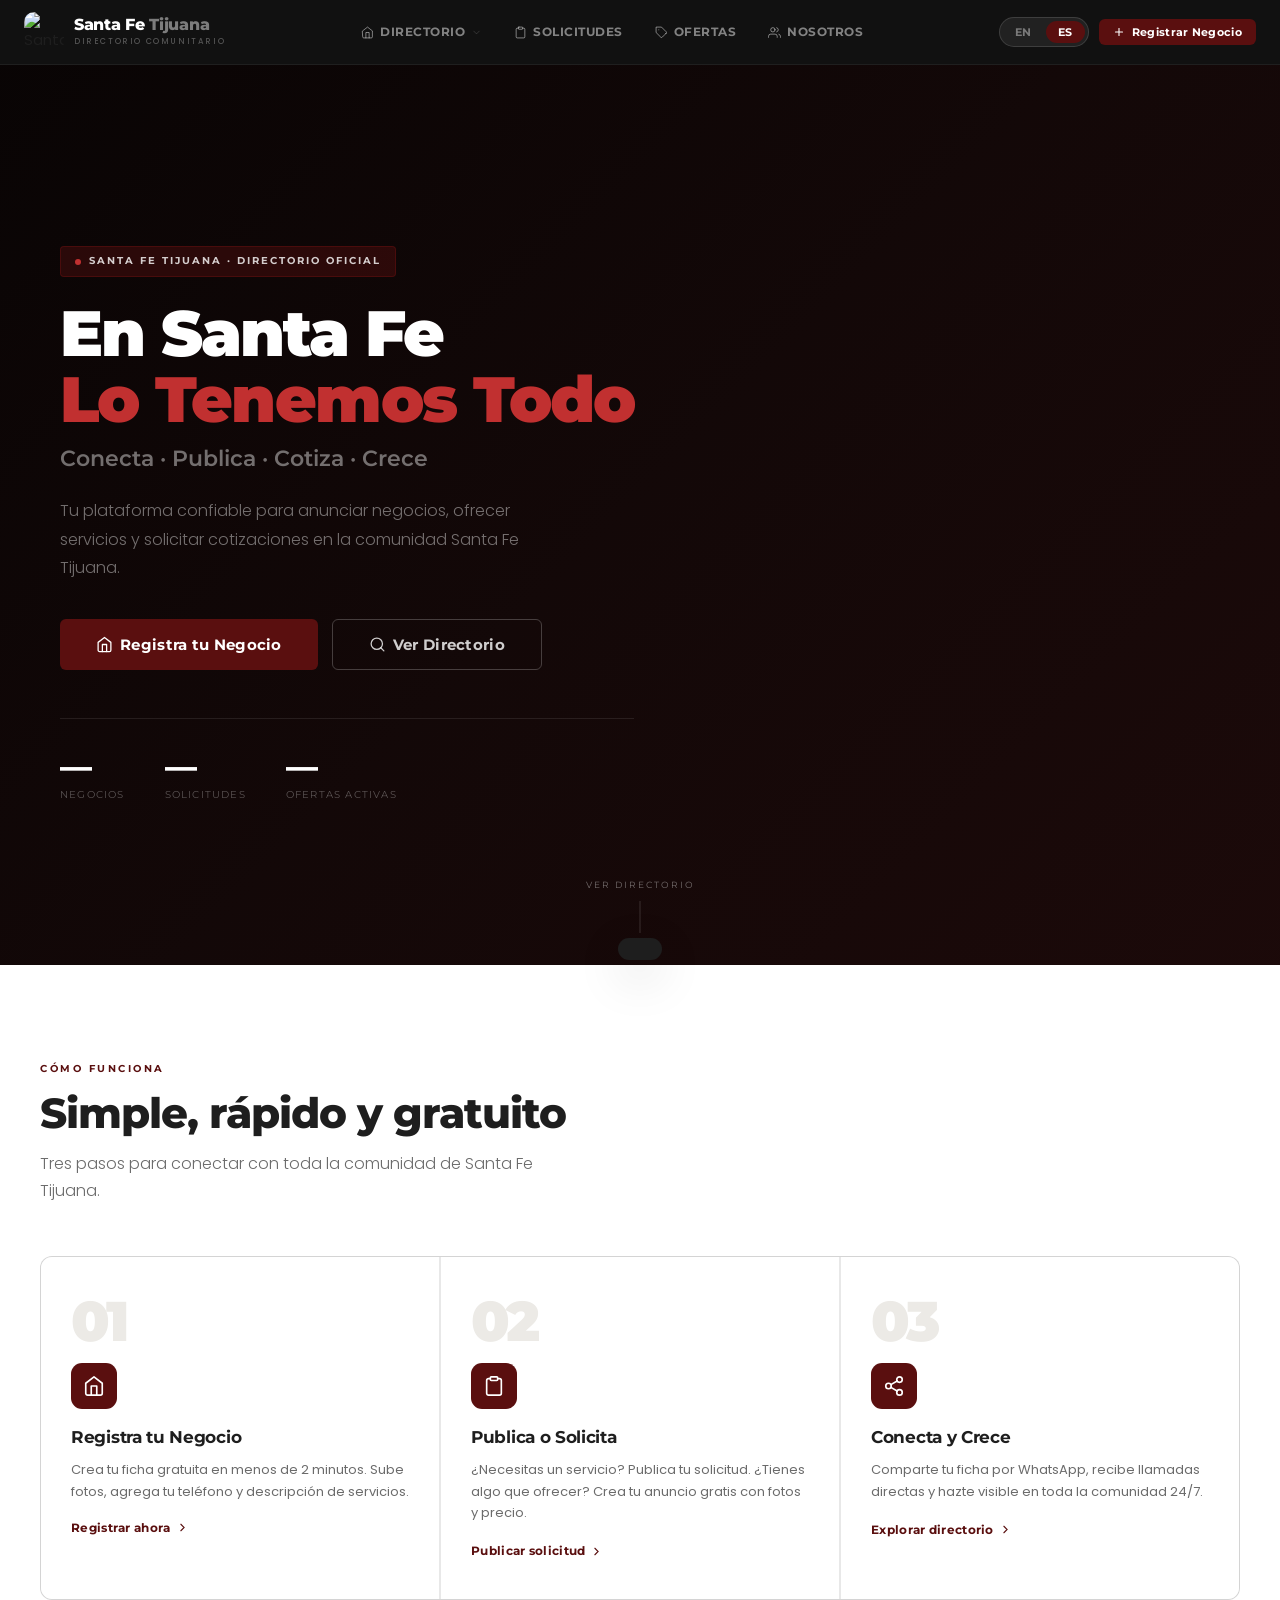
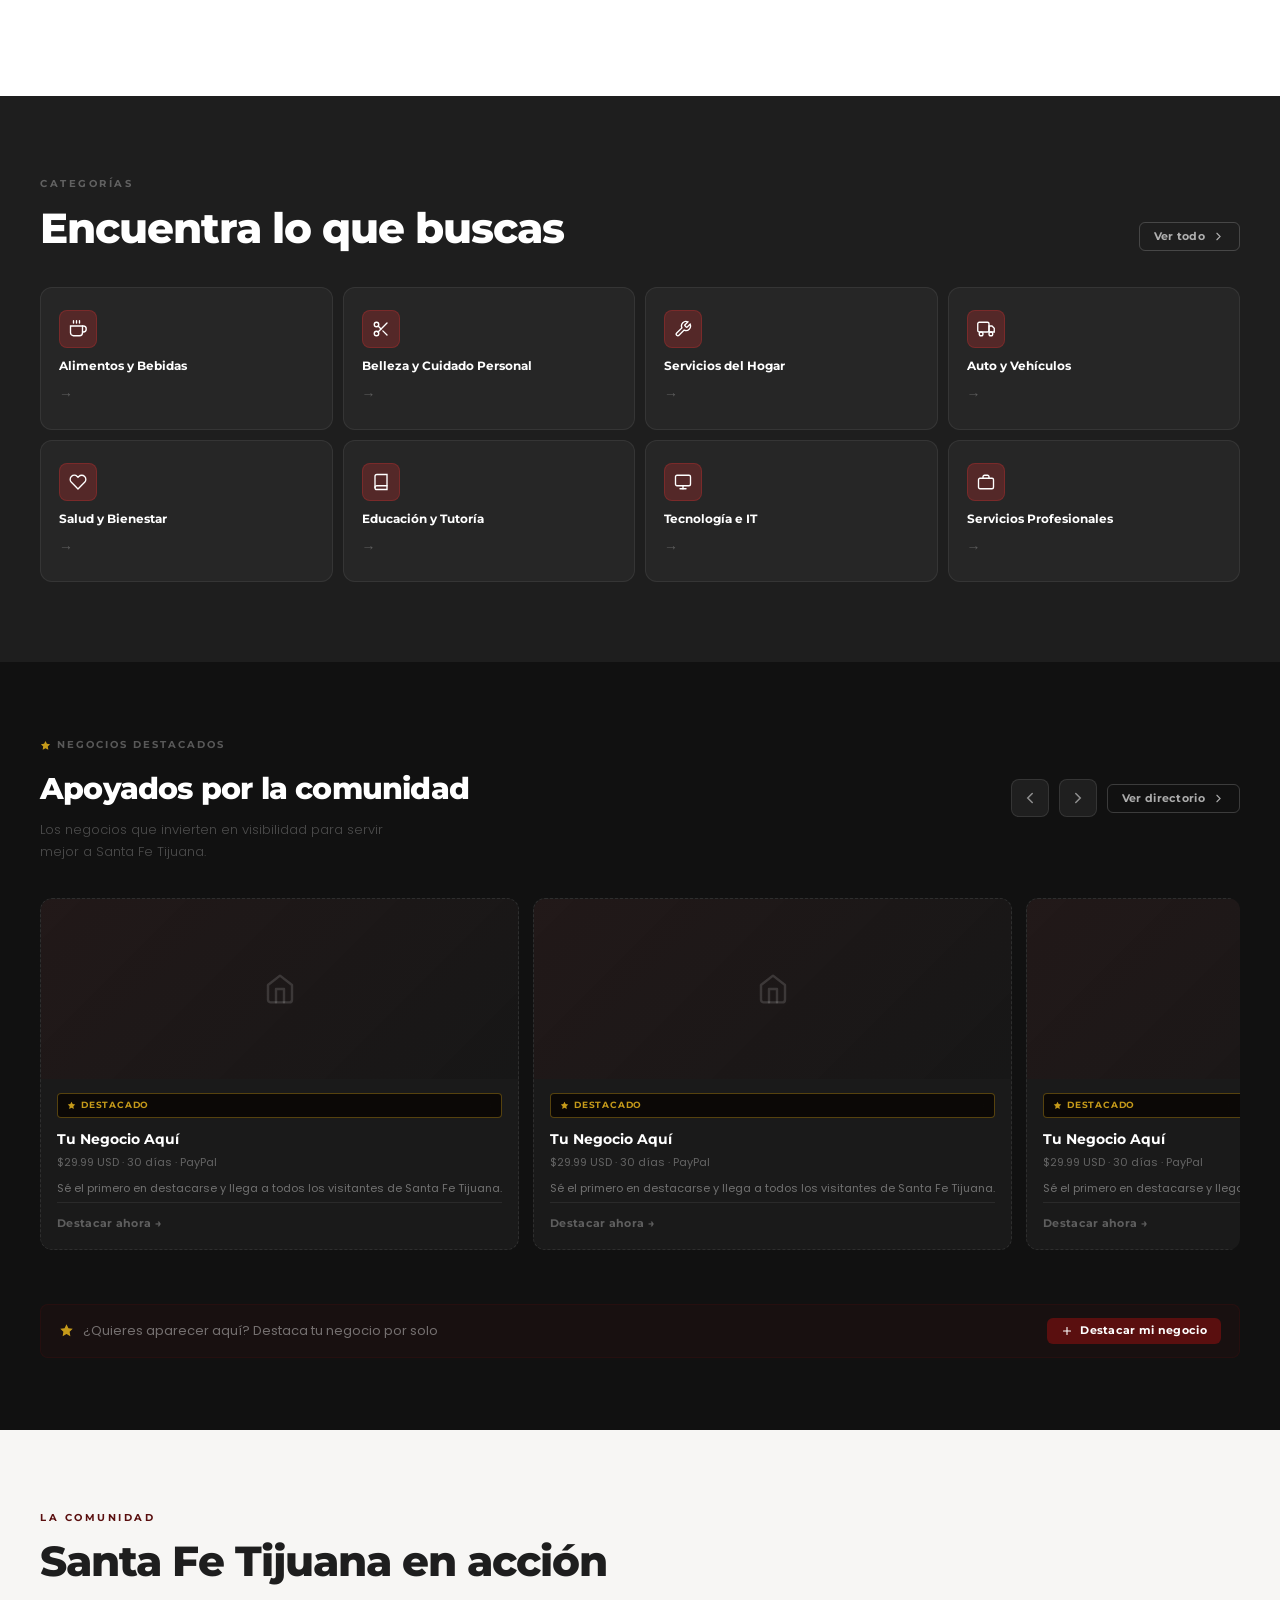
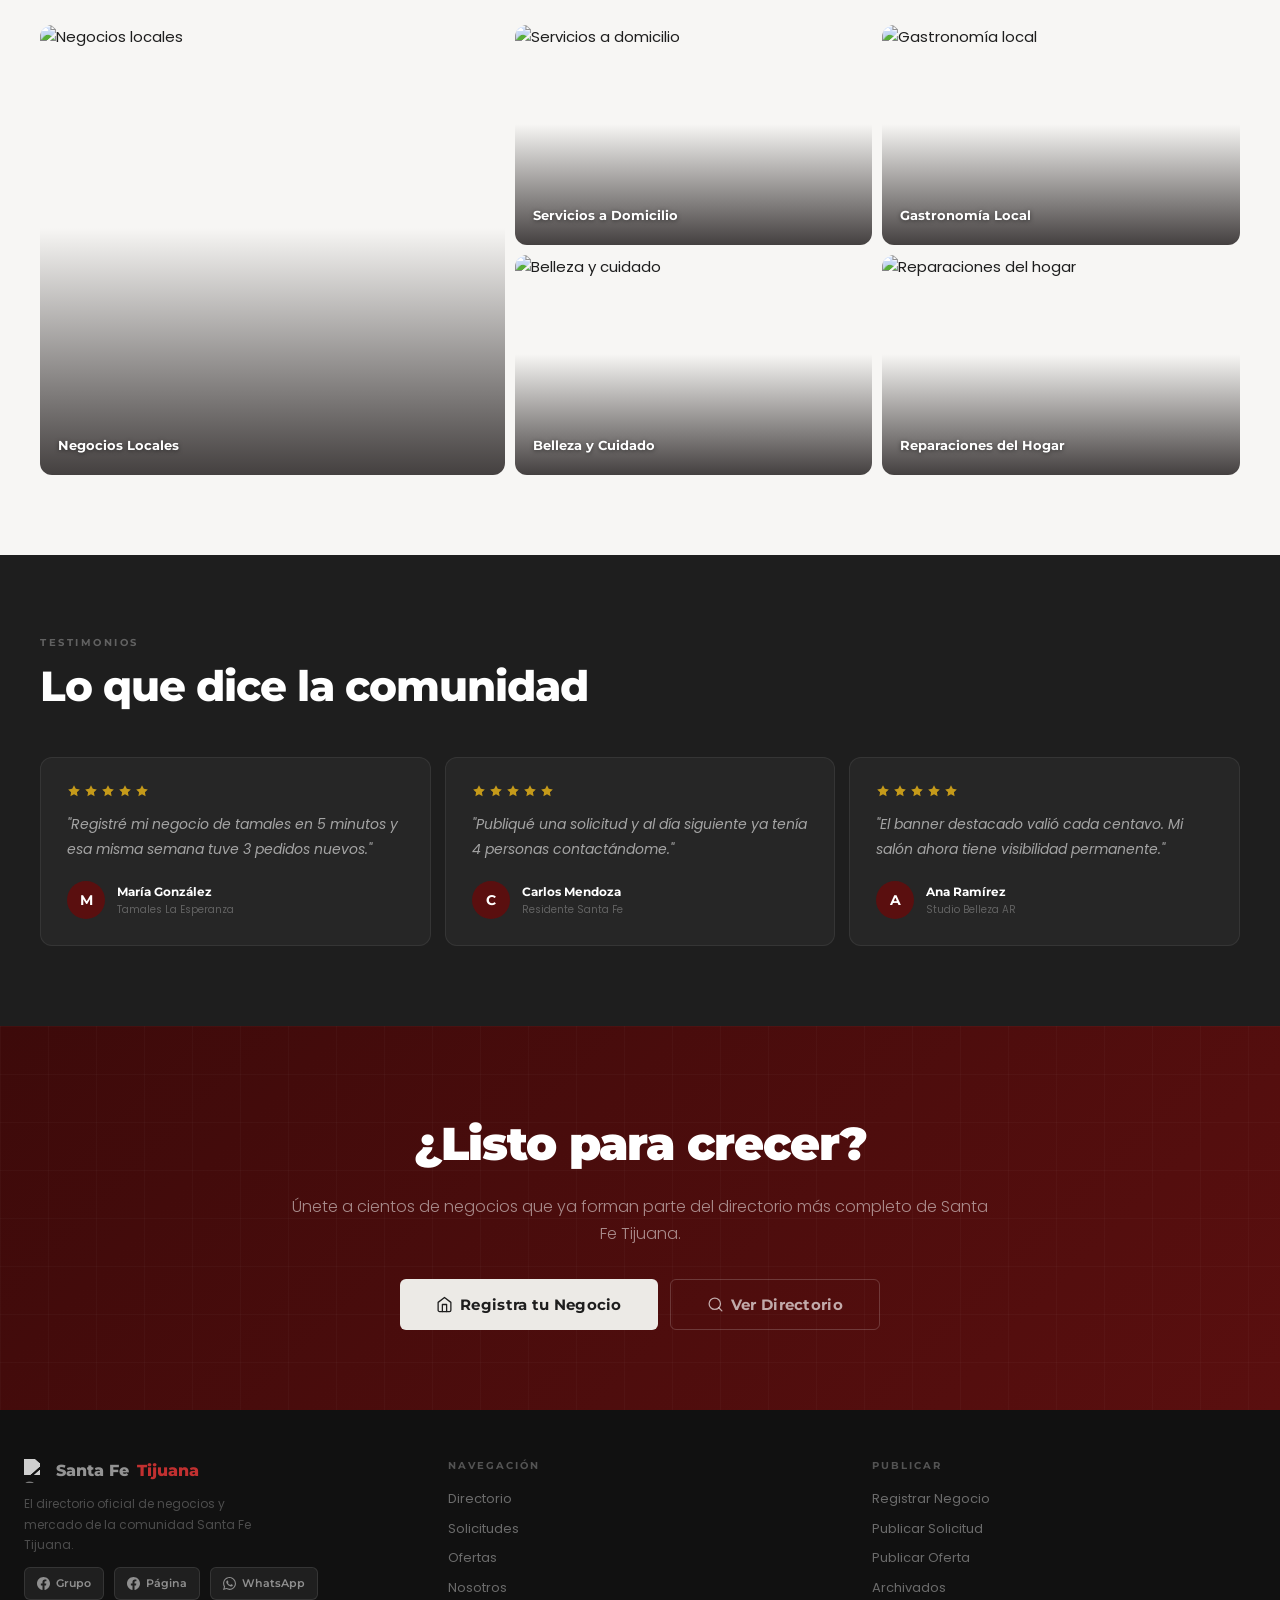
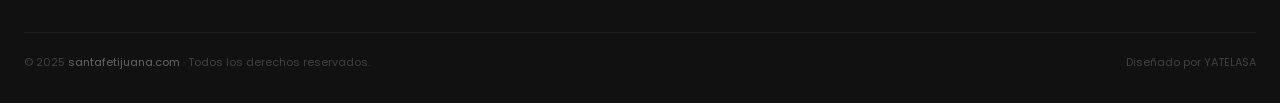
==== commit ee7b41f3: "Add data attributes for translation in index.html" ====
--- a/index.html
+++ b/index.html
@@ -171,10 +171,10 @@
       <div class="lp-featured-left">
         <div class="lp-featured-eyebrow">
           <svg width="11" height="11" style="color:#c59a1a"><use href="#ic-star"/></svg>
-          <span>Negocios Destacados</span>
+          <span data-t="featuredBiz">Negocios Destacados</span>
         </div>
-        <h2 class="lp-featured-title">Apoyados por la comunidad</h2>
-        <p class="lp-featured-sub">Los negocios que invierten en visibilidad para servir mejor a Santa Fe Tijuana.</p>
+        <h2 class="lp-featured-title" data-t="featuredTitle">Apoyados por la comunidad</h2>
+        <p class="lp-featured-sub" data-t="featuredSub">Los negocios que invierten en visibilidad para servir mejor a Santa Fe Tijuana.</p>
       </div>
       <div class="lp-feat-header-right">
         <!-- Prev / Next arrows -->
@@ -209,7 +209,7 @@
     <div class="lp-feat-upsell">
       <div class="lp-feat-upsell-text">
         <svg width="15" height="15" style="color:#c59a1a;flex-shrink:0"><use href="#ic-star"/></svg>
-        <span>¿Quieres aparecer aquí? Destaca tu negocio por solo <strong>$29.99 USD / 30 días</strong></span>
+        <span data-t="featuredUpsell">¿Quieres aparecer aquí? Destaca tu negocio por solo <strong>$29.99 USD / 30 días</strong></span>
       </div>
       <button class="btn btn-crimson btn-sm" onclick="openModal('modalBusiness')">
         <svg width="12" height="12"><use href="#ic-plus"/></svg>
@@ -428,6 +428,7 @@
    - Dots + prev/next arrows + touch swipe
 ══════════════════════════════════════════════ */
 let featCards   = [];
+let featCacheBusinesses = null, featCacheIds = null, featCacheCategories = null;
 let featIdx     = 0;
 let featTimer   = null;
 let featVisible = 4;
@@ -452,18 +453,18 @@
 }
 
 function buildFeatCard(biz, isFeatured) {
-  const phone  = String(biz.phone || '');
+  const phone  = biz.phone || '';
   const wa     = phone.replace(/\D/g,'');
-  const imgSrc = driveImgUrl(biz.imageUrl || '');
+  const imgSrc = biz.imageUrl || '';
   const cat    = biz.category || '';
   const slug   = biz.slug || biz.id || '';
-  const raw    = String(biz.description || '');
+  const raw    = biz.description || '';
   const desc   = raw.slice(0,88) + (raw.length>88?'…':'');
-  const site   = String(biz.website || '');
+  const site   = biz.website || '';
   const siteHref = site ? (site.startsWith('http') ? site : 'https://'+site) : '';
 
   const badge = isFeatured
-    ? `<div class="lp-feat-card-badge"><svg width="9" height="9" style="color:#c59a1a"><use href="#ic-star"/></svg> Destacado</div>`
+    ? `<div class="lp-feat-card-badge"><svg width="9" height="9" style="color:#c59a1a"><use href="#ic-star"/></svg> ${T('featuredBadge')}</div>`
     : '';
 
   const imgBlock = imgSrc
@@ -484,7 +485,7 @@
     </div>
     <div class="lp-feat-card-body">
       <div class="lp-feat-card-name">${featEsc(biz.businessName||'—')}</div>
-      <div class="lp-feat-card-type">${featEsc(biz.serviceType||cat)}</div>
+      <div class="lp-feat-card-type">${featEsc(biz.serviceType||T_CAT(cat))}</div>
       <div class="lp-feat-card-desc">${featEsc(desc)}</div>
       <div class="lp-feat-card-footer">
         ${phone?`<a class="lp-feat-card-phone" href="tel:${featEsc(phone)}" onclick="event.stopPropagation()">${featEsc(phone)}</a>`:'<span></span>'}
@@ -507,12 +508,12 @@
       </div>
       <div class="lp-feat-card-body">
         <div class="lp-feat-card-badge" style="position:static;display:inline-flex;margin-bottom:8px">
-          <svg width="9" height="9" style="color:#c59a1a"><use href="#ic-star"/></svg> Destacado
+          <svg width="9" height="9" style="color:#c59a1a"><use href="#ic-star"/></svg> ${T('featuredBadge')}
         </div>
-        <div class="lp-feat-card-name">Tu Negocio Aquí</div>
-        <div class="lp-feat-card-type">$29.99 USD · 30 días · PayPal</div>
-        <div class="lp-feat-card-desc">Sé el primero en destacarse y llega a todos los visitantes de Santa Fe Tijuana.</div>
-        <div class="lp-feat-card-footer"><span class="lp-feat-card-cta">Destacar ahora →</span></div>
+        <div class="lp-feat-card-name">${T('dtYourBiz')}</div>
+        <div class="lp-feat-card-type">${T('featPlaceholderType')}</div>
+        <div class="lp-feat-card-desc">${T('featPlaceholderDesc')}</div>
+        <div class="lp-feat-card-footer"><span class="lp-feat-card-cta">${T('featPlaceholderCta')}</span></div>
       </div>
     </div>`).join('');
 }
@@ -716,7 +717,7 @@
       if(r.success){ const el=document.getElementById('heroStatOff'); if(el) el.textContent=(r.data||[]).length; }
     }),
     api('getCategories').then(r=>{
-      if(r.success&&r.data) populateCategorySelects(r.data);
+      if(r.success&&r.data){ featCacheCategories = r.data; populateCategorySelects(r.data); }
     }),
     api('getActiveBannerAds').then(r=> r.success?(r.data||[]):[])
   ]).then(([businesses,,,, bannerAds])=>{
@@ -762,11 +763,19 @@
       return true;
     });
 
+    featCacheBusinesses = unique;
+    featCacheIds = featuredIds;
     featRender(unique, featuredIds);
   });
 });
 
-function onLangChange(){ setActiveNav(); }
+function onLangChange(){
+  setActiveNav();
+  // Re-render the featured slider so badge/category labels switch language
+  if (featCacheBusinesses) featRender(featCacheBusinesses, featCacheIds);
+  // Re-populate category select with translated option labels
+  if (featCacheCategories) populateCategorySelects(featCacheCategories);
+}
 </script>
 </body>
 </html>
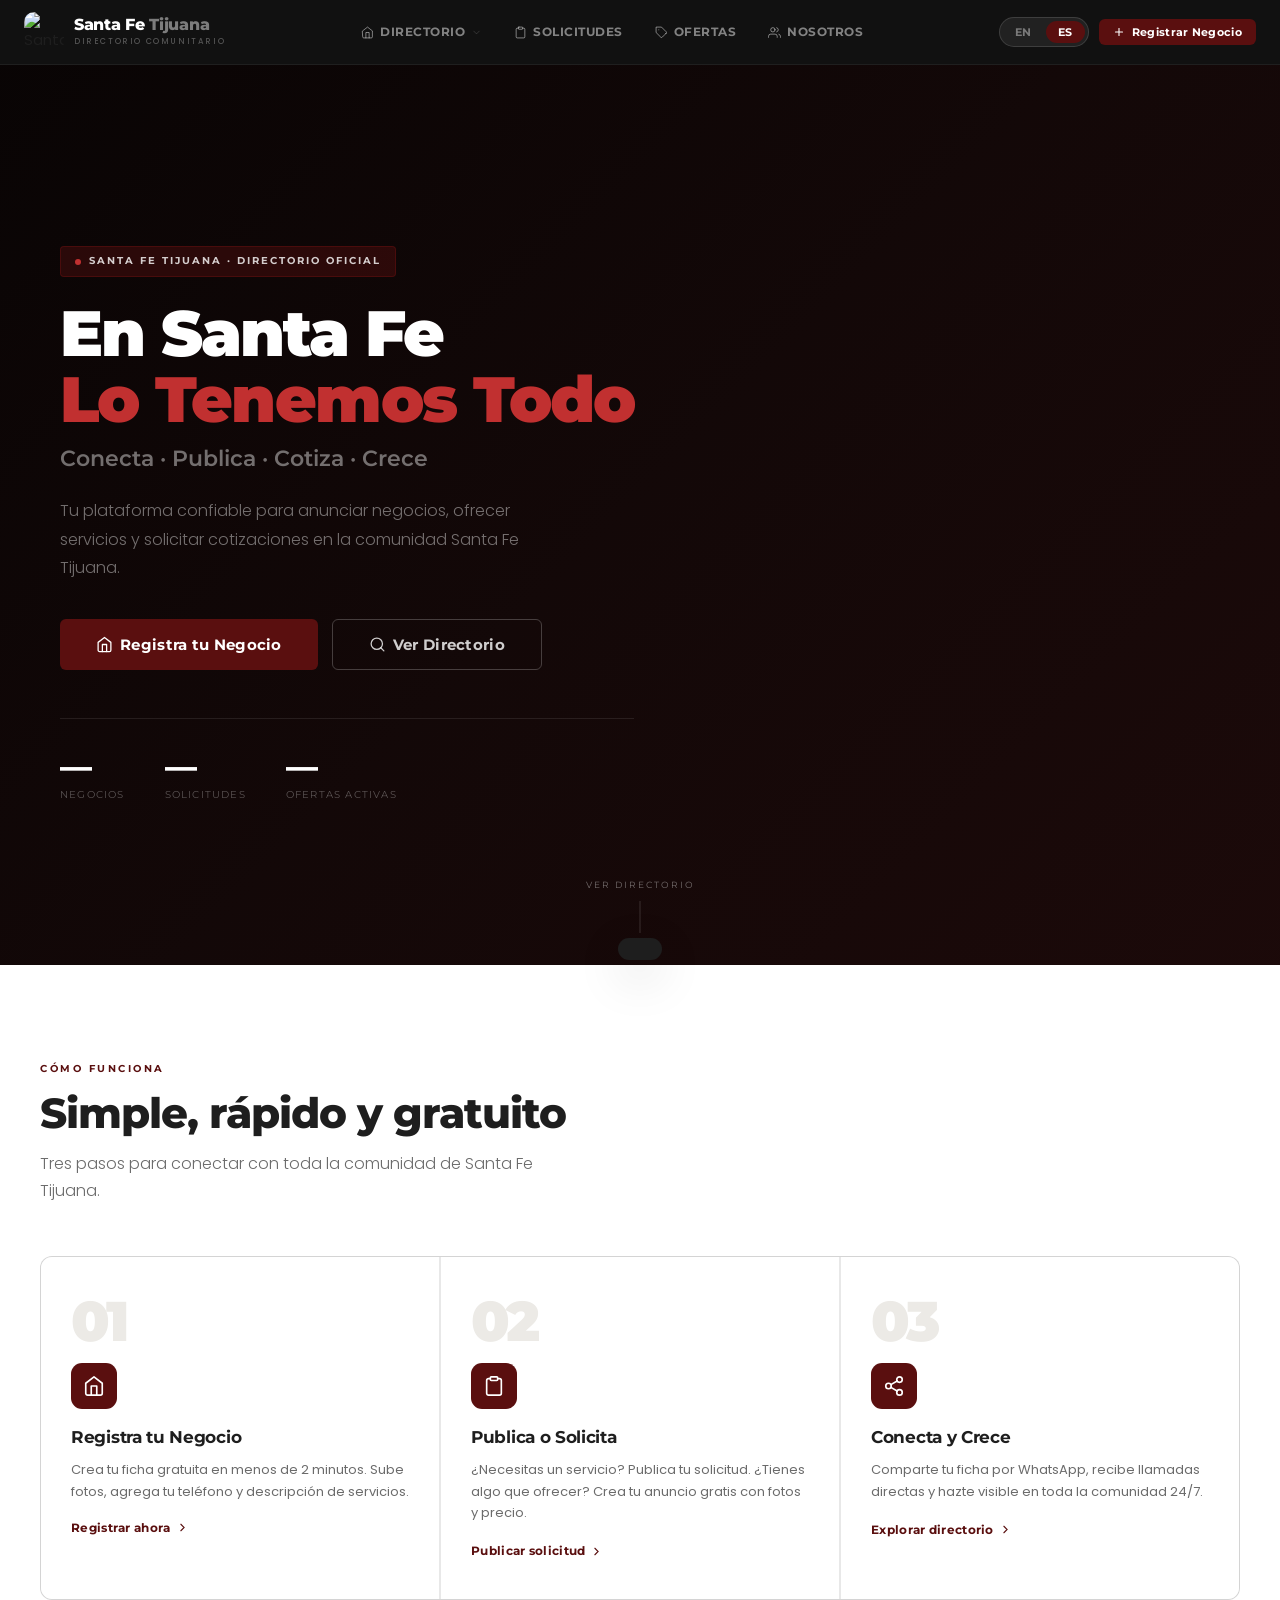
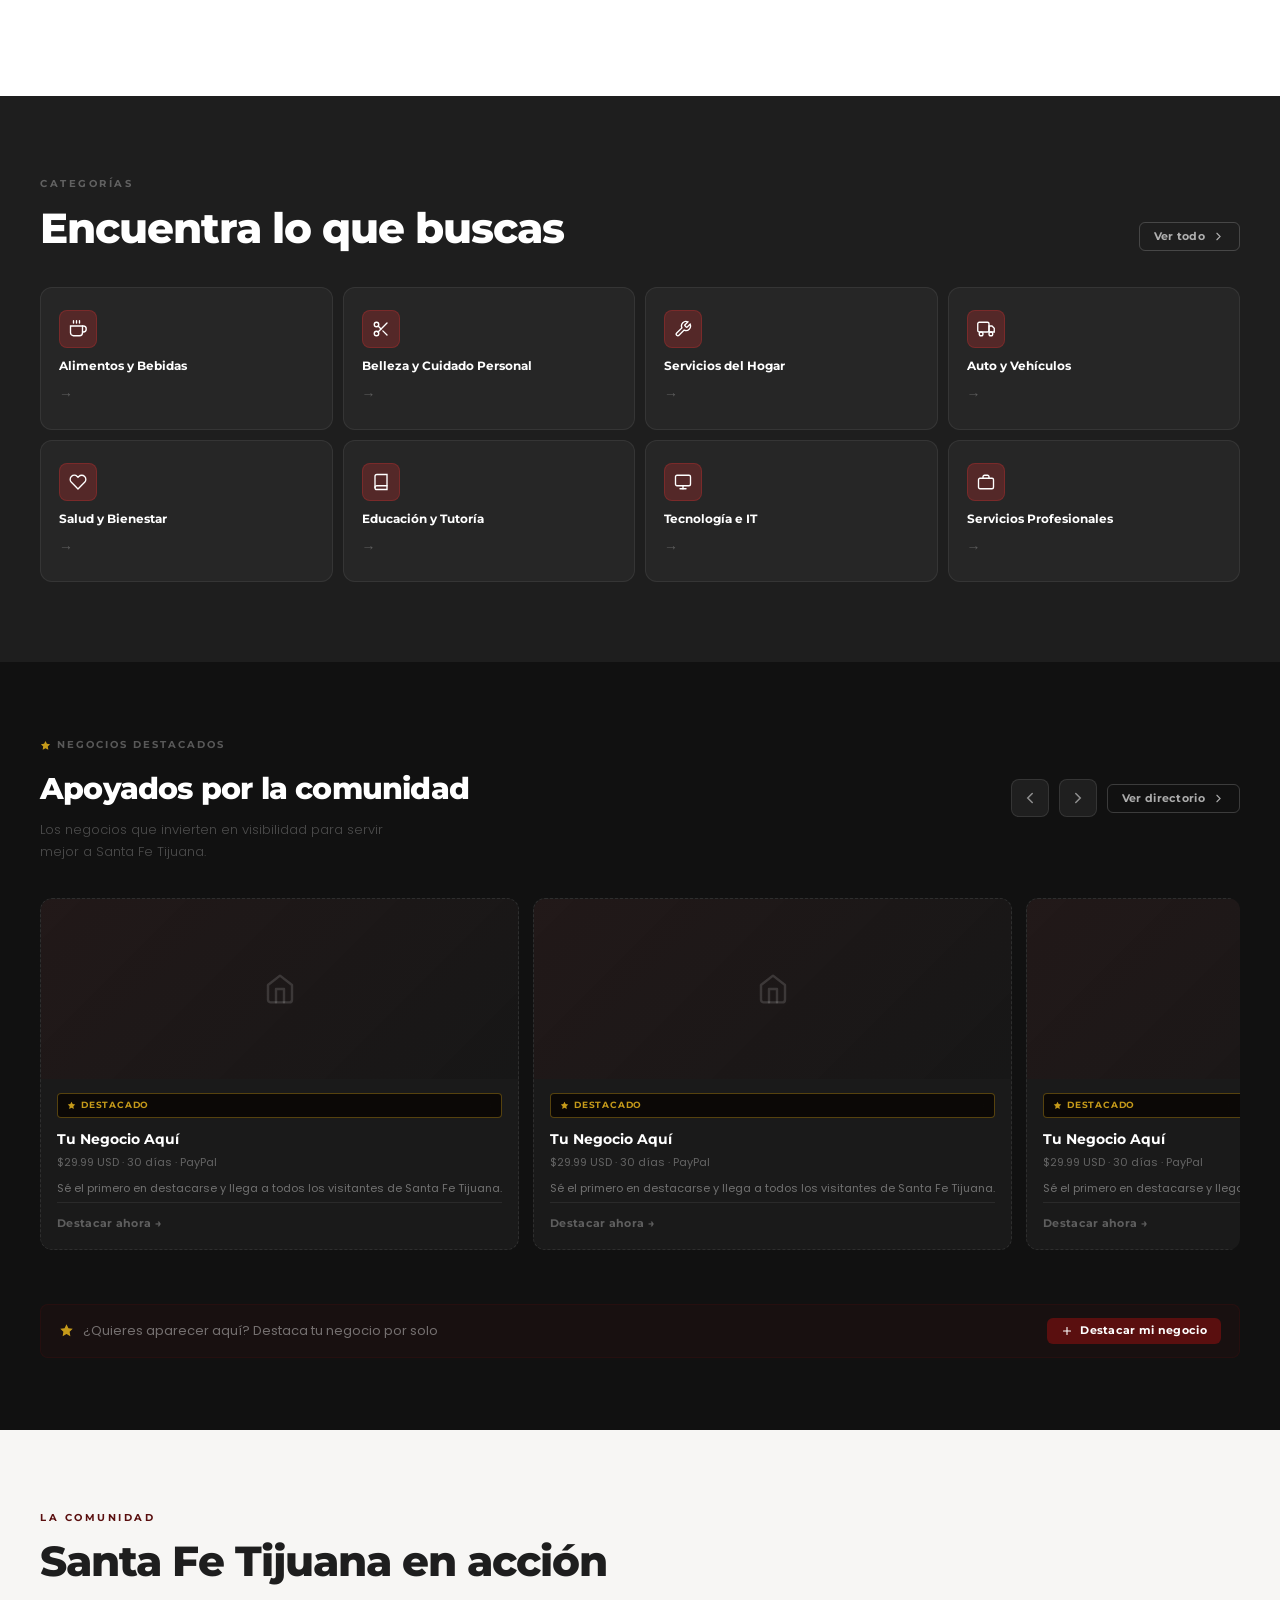
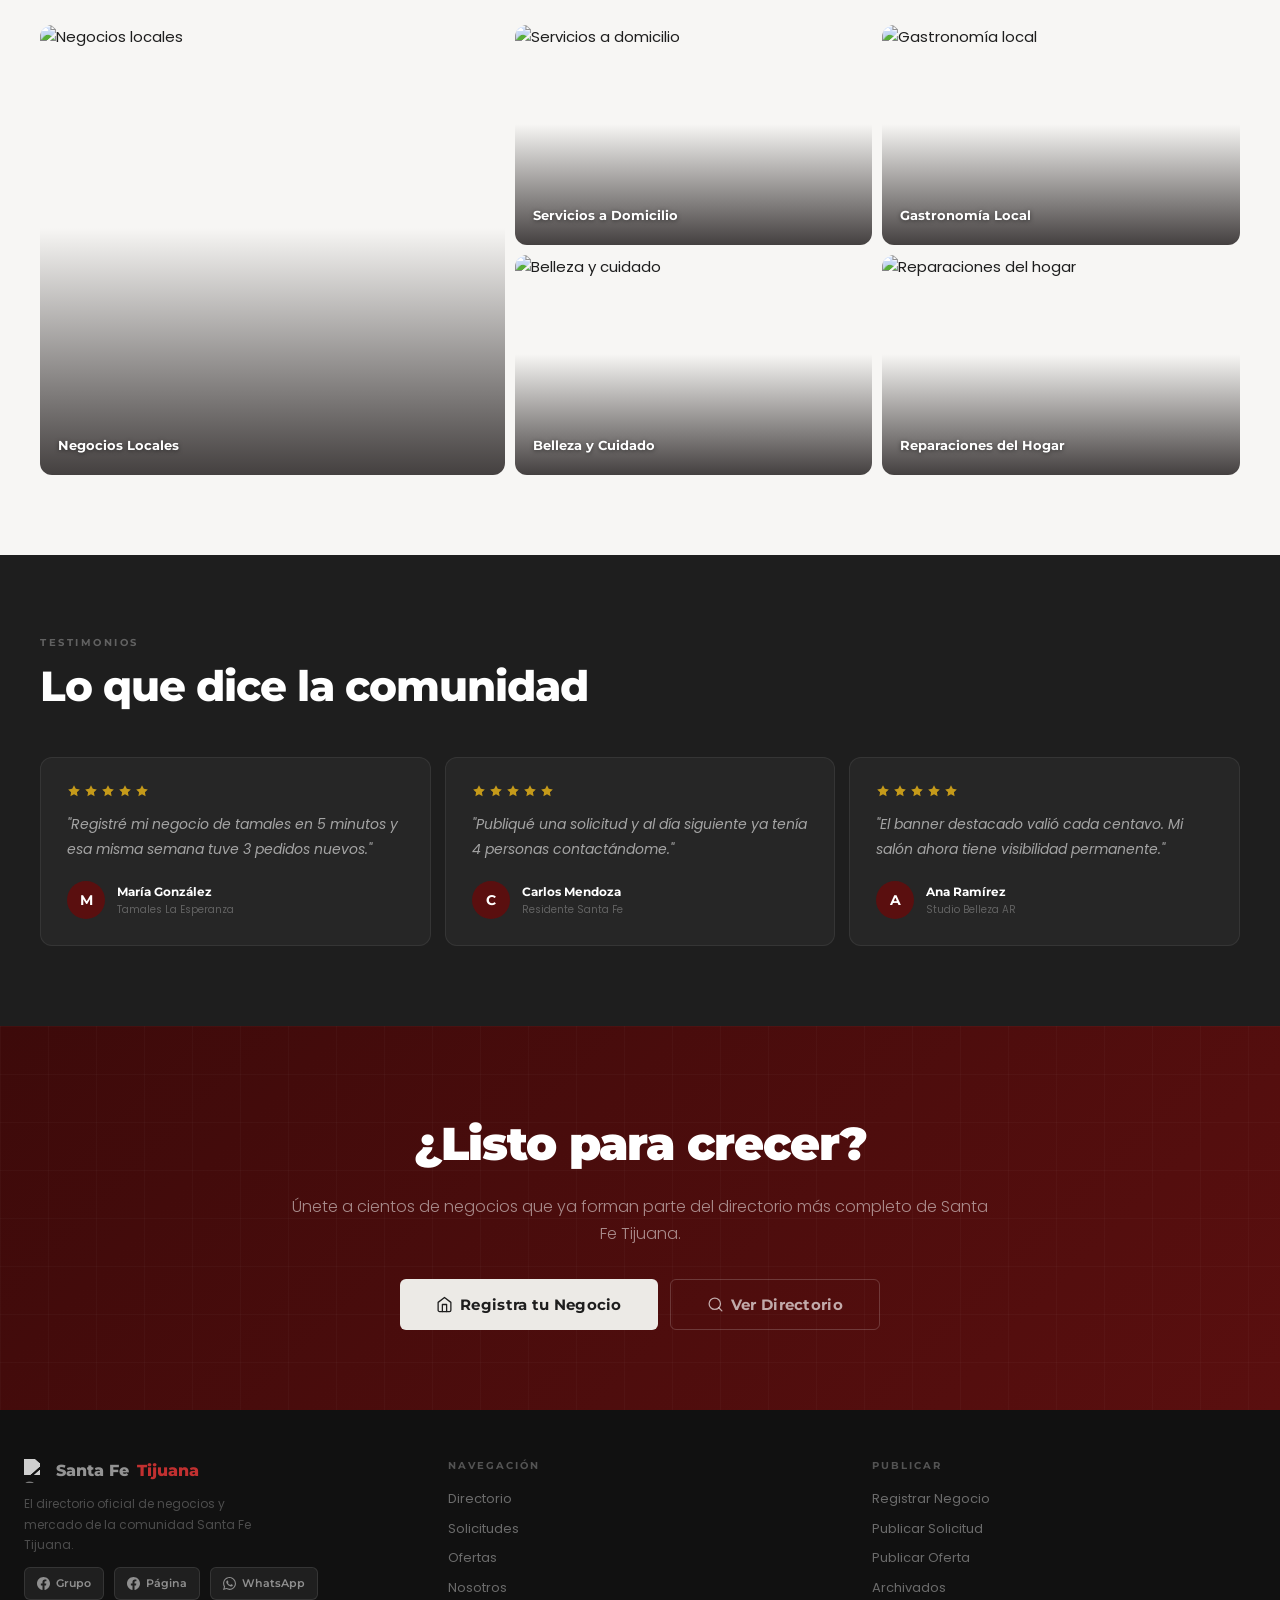
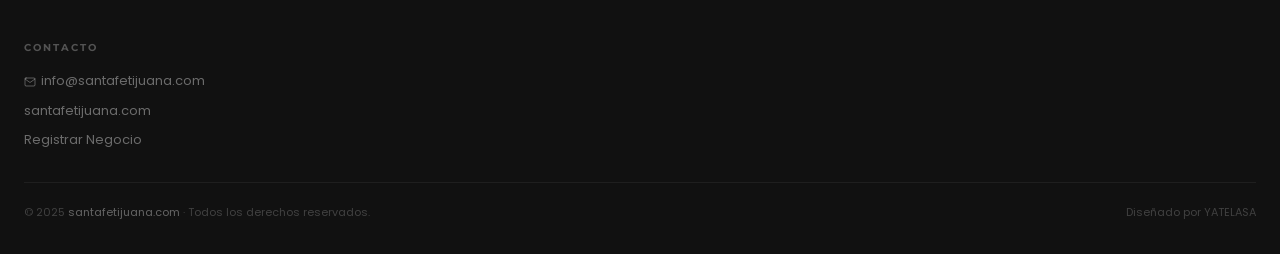
==== commit c477e81a: "Add contact information section to footer" ====
--- a/index.html
+++ b/index.html
@@ -321,6 +321,13 @@
         <a href="#" onclick="event.preventDefault();openModal('modalArchive')">Archivados</a>
       </div>
     </div>
+    <div><div class="footer-col-title">Contacto</div>
+      <div class="footer-links">
+        <a href="mailto:info@santafetijuana.com"><svg width="12" height="12" style="display:inline;vertical-align:middle;margin-right:5px;color:rgba(255,255,255,0.4)"><use href="#ic-mail"/></svg>info@santafetijuana.com</a>
+        <a href="https://santafetijuana.com">santafetijuana.com</a>
+        <a href="#" onclick="event.preventDefault();openModal('modalBusiness')" data-t="btnRegister">Registrar Negocio</a>
+      </div>
+    </div>
   </div>
   <div class="footer-bottom">
     <span class="footer-copy">© 2025 <a href="https://santafetijuana.com" style="color:rgba(255,255,255,0.35)">santafetijuana.com</a> · <span data-t="footerRights">Todos los derechos reservados.</span></span>
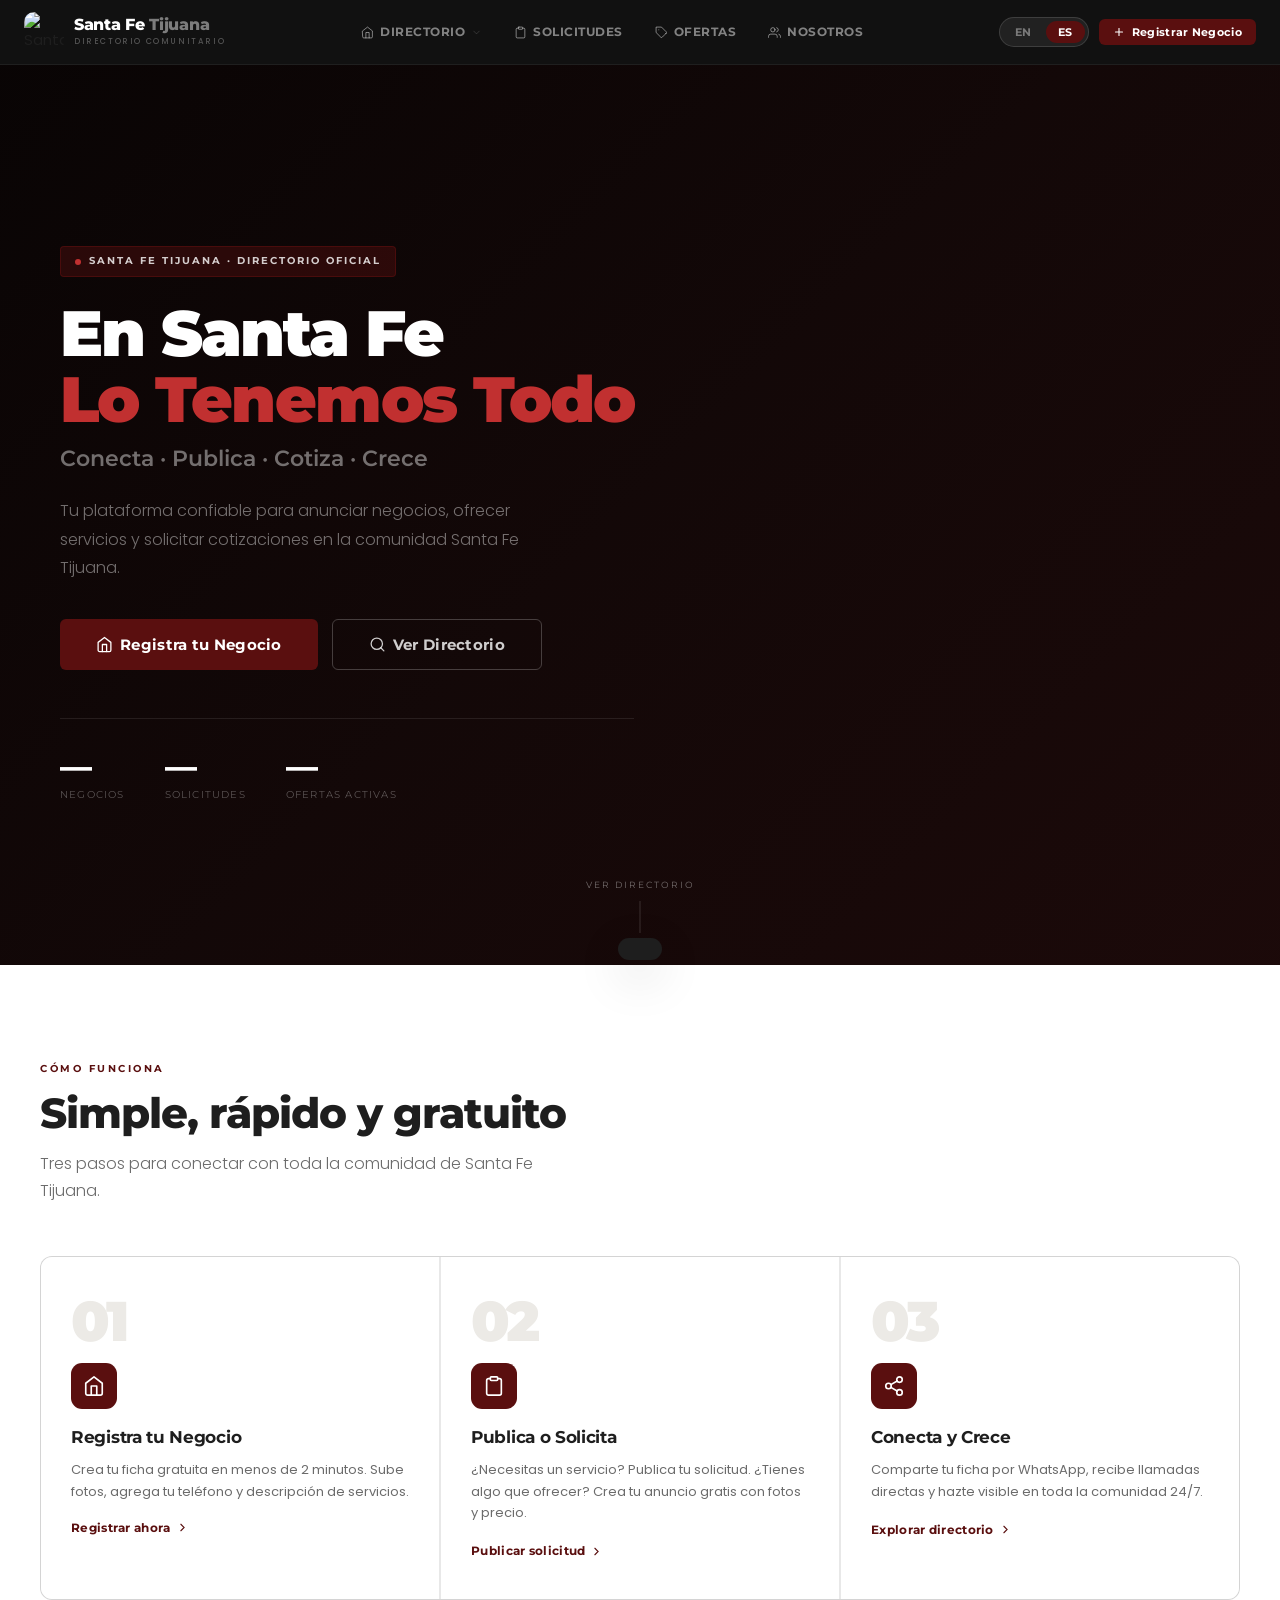
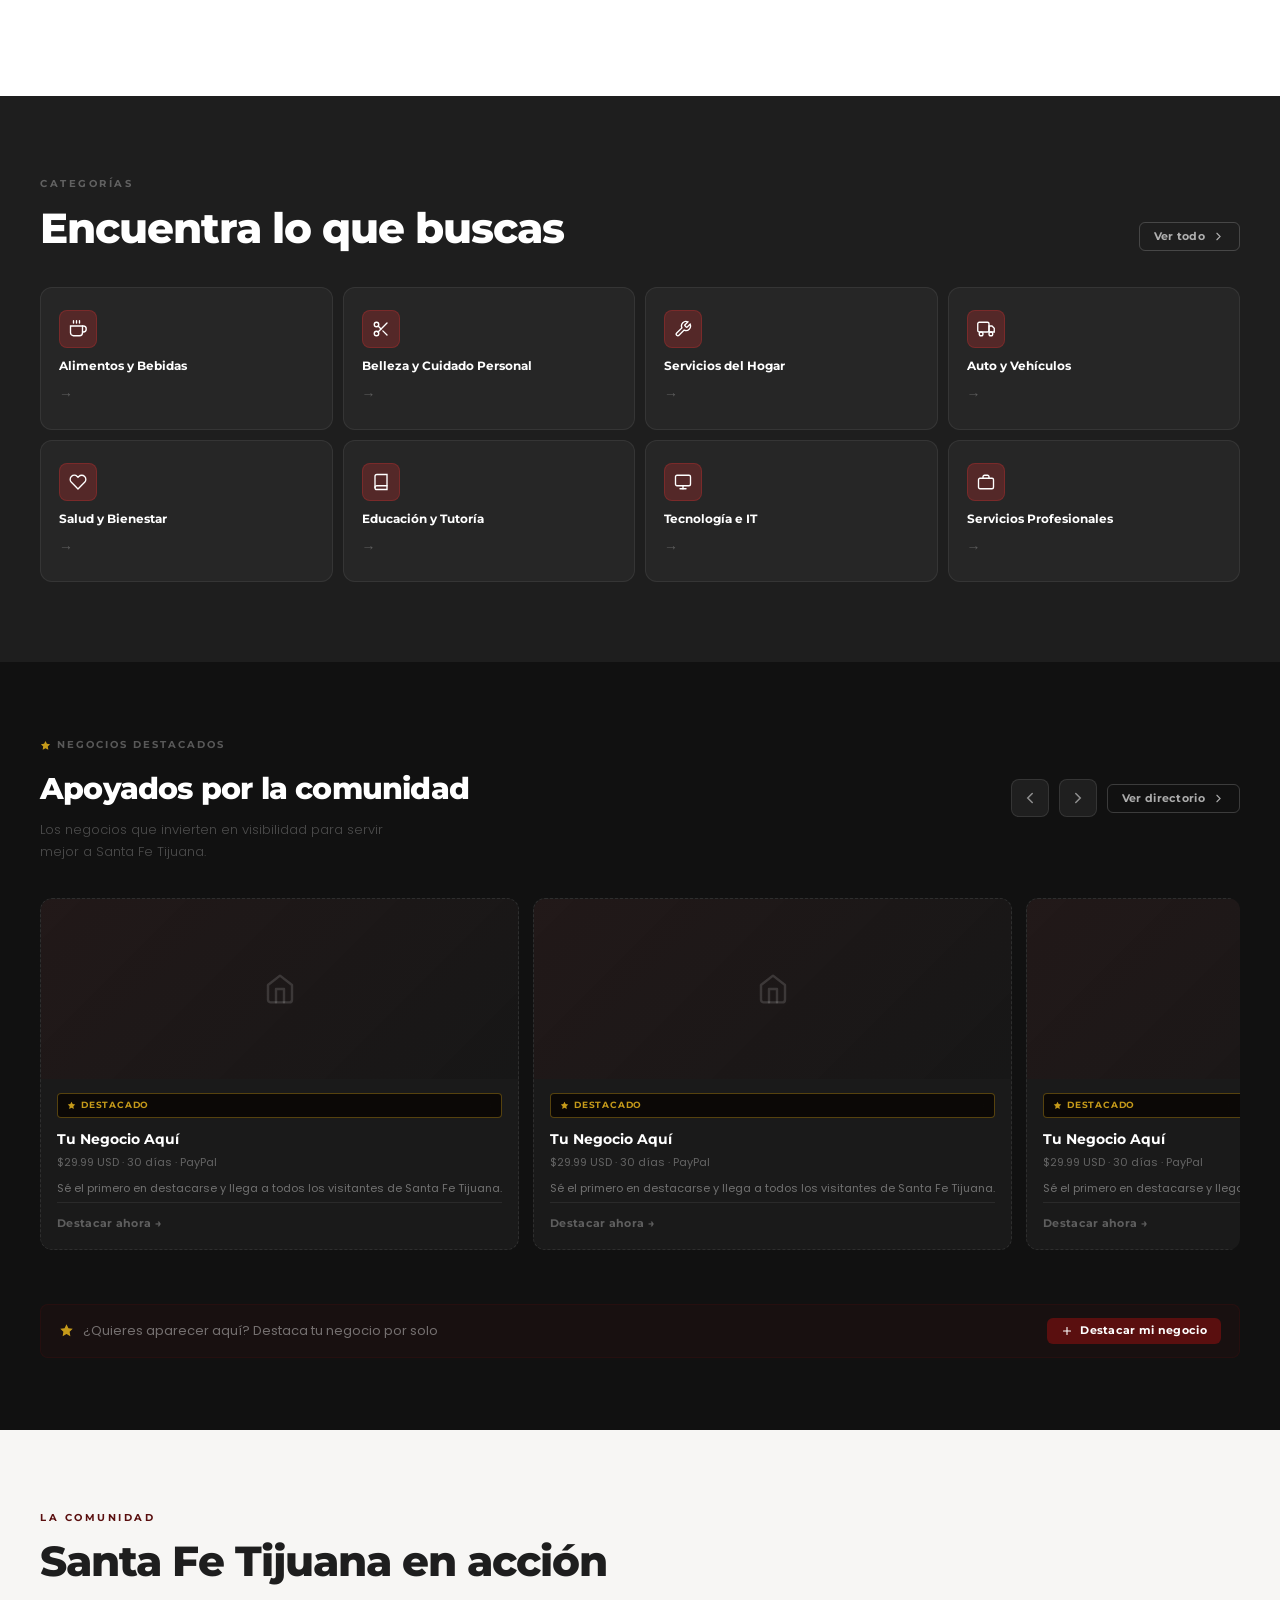
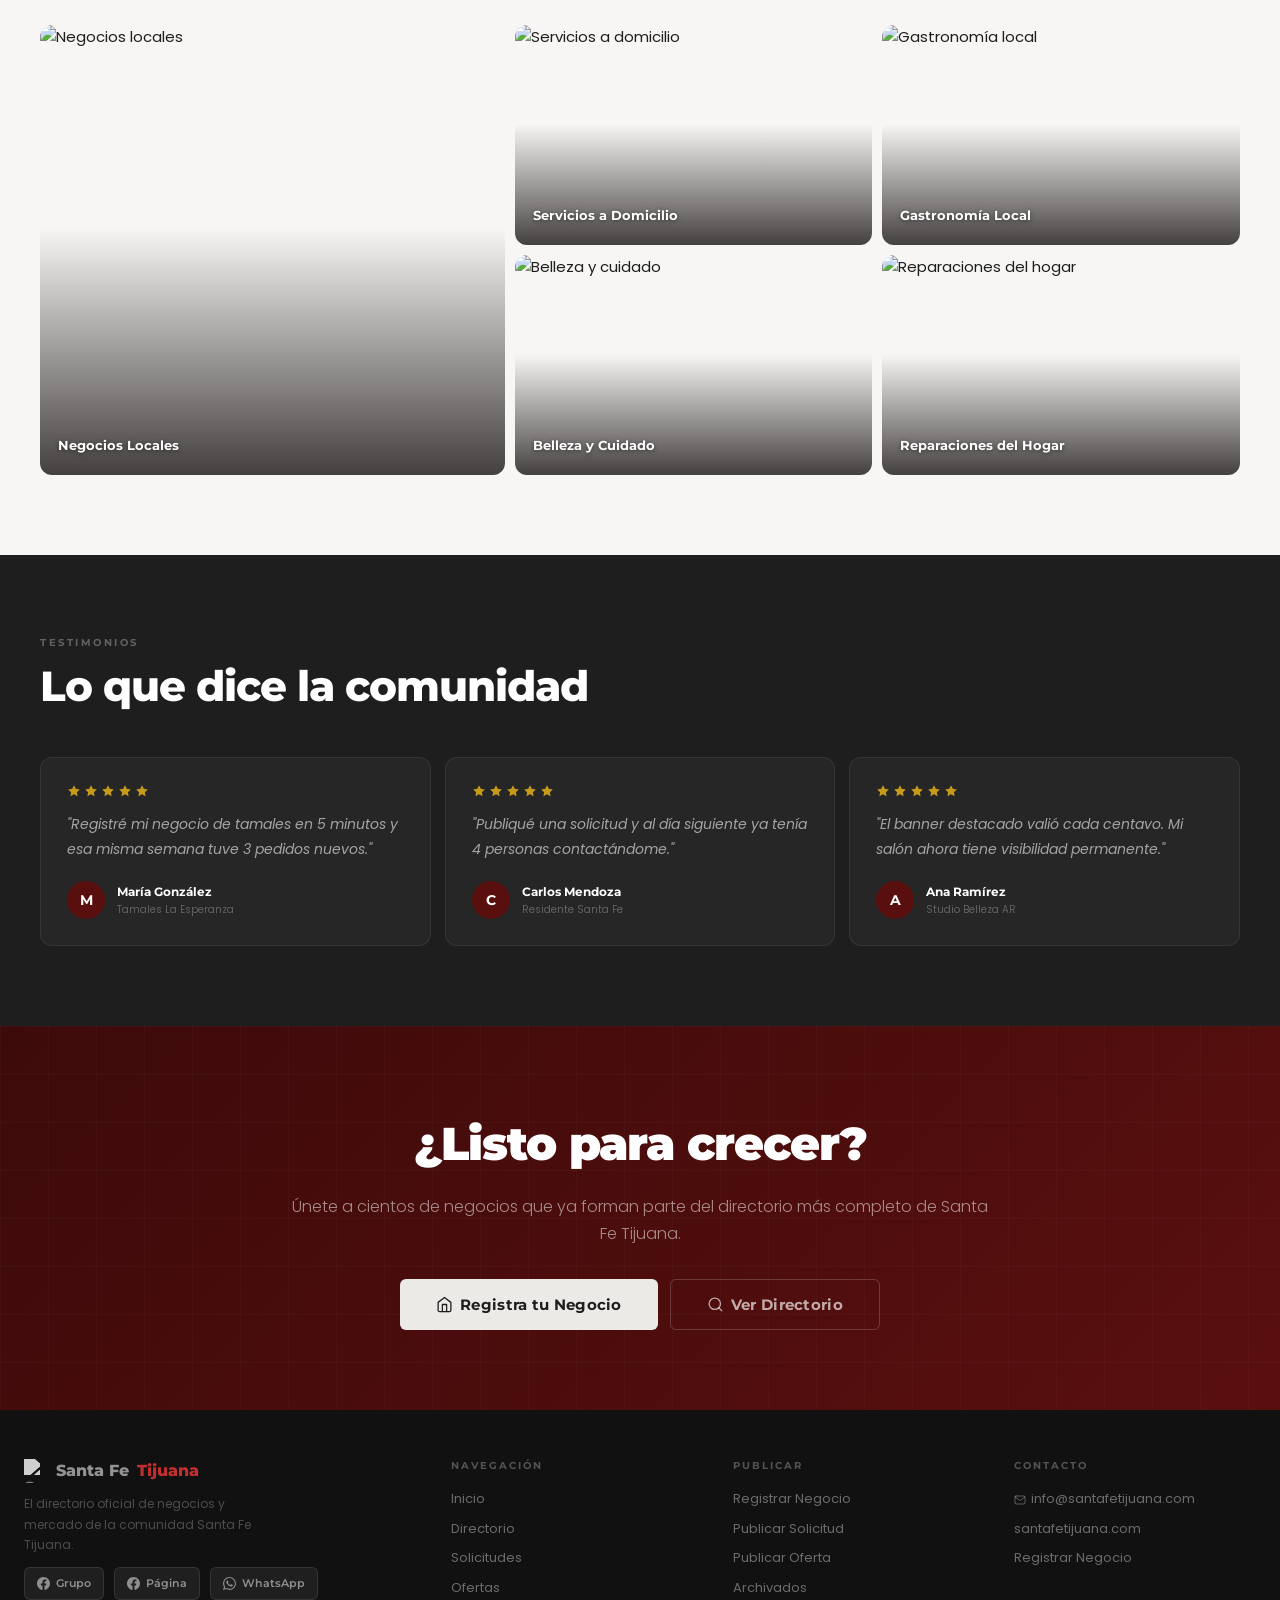
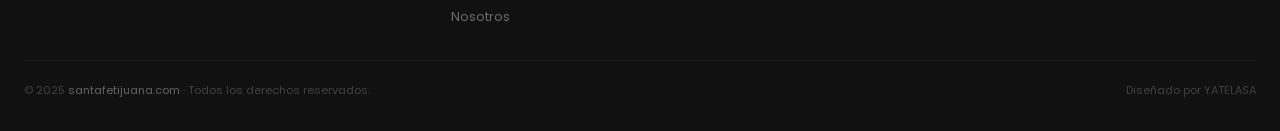
==== commit 4827c6e2: "Refactor footer structure and content" ====
--- a/index.html
+++ b/index.html
@@ -273,67 +273,68 @@
 </div>
 
 <!-- FOOTER -->
-<footer class="footer">
-  <div class="footer-inner">
-    <div class="footer-brand">
-      <div class="footer-logo"><img src="https://static.wixstatic.com/shapes/49ea47_c66ce2c314d141f6b444d9c1616d1524.svg" alt="Santa Fe Tijuana" style="width:24px;height:24px;object-fit:contain;filter:brightness(0) invert(1);opacity:0.8">Santa Fe <span>Tijuana</span></div>
-      <p class="footer-tagline" data-t="footerTagline">El directorio oficial de negocios y mercado de la comunidad Santa Fe Tijuana.</p>
-        <!-- Social media community links -->
-        <div style="display:flex;gap:10px;margin-top:12px;flex-wrap:wrap">
-          <a href="https://www.facebook.com/groups/1882727718596148" target="_blank" rel="noopener"
-             style="display:inline-flex;align-items:center;gap:6px;padding:6px 12px;background:rgba(255,255,255,0.06);border:1px solid rgba(255,255,255,0.1);border-radius:6px;font-size:11px;color:rgba(255,255,255,0.5);text-decoration:none;transition:all 0.2s;font-family:var(--fd);font-weight:600"
-             onmouseover="this.style.background='rgba(24,119,242,0.2)';this.style.borderColor='rgba(24,119,242,0.4)';this.style.color='#fff'"
-             onmouseout="this.style.background='rgba(255,255,255,0.06)';this.style.borderColor='rgba(255,255,255,0.1)';this.style.color='rgba(255,255,255,0.5)'">
-            <svg width="13" height="13" fill="currentColor" viewBox="0 0 24 24"><path d="M24 12.073c0-6.627-5.373-12-12-12s-12 5.373-12 12c0 5.99 4.388 10.954 10.125 11.854v-8.385H7.078v-3.47h3.047V9.43c0-3.007 1.792-4.669 4.533-4.669 1.312 0 2.686.235 2.686.235v2.953H15.83c-1.491 0-1.956.925-1.956 1.874v2.25h3.328l-.532 3.47h-2.796v8.385C19.612 23.027 24 18.062 24 12.073z"/></svg>
-            Grupo
-          </a>
-          <a href="https://www.facebook.com/profile.php?id=61579330882423" target="_blank" rel="noopener"
-             style="display:inline-flex;align-items:center;gap:6px;padding:6px 12px;background:rgba(255,255,255,0.06);border:1px solid rgba(255,255,255,0.1);border-radius:6px;font-size:11px;color:rgba(255,255,255,0.5);text-decoration:none;transition:all 0.2s;font-family:var(--fd);font-weight:600"
-             onmouseover="this.style.background='rgba(24,119,242,0.2)';this.style.borderColor='rgba(24,119,242,0.4)';this.style.color='#fff'"
-             onmouseout="this.style.background='rgba(255,255,255,0.06)';this.style.borderColor='rgba(255,255,255,0.1)';this.style.color='rgba(255,255,255,0.5)'">
-            <svg width="13" height="13" fill="currentColor" viewBox="0 0 24 24"><path d="M24 12.073c0-6.627-5.373-12-12-12s-12 5.373-12 12c0 5.99 4.388 10.954 10.125 11.854v-8.385H7.078v-3.47h3.047V9.43c0-3.007 1.792-4.669 4.533-4.669 1.312 0 2.686.235 2.686.235v2.953H15.83c-1.491 0-1.956.925-1.956 1.874v2.25h3.328l-.532 3.47h-2.796v8.385C19.612 23.027 24 18.062 24 12.073z"/></svg>
-            Página
-          </a>
-          <a href="https://chat.whatsapp.com/I7A1gycBvilEVZ0i3UkDVj" target="_blank" rel="noopener"
-             style="display:inline-flex;align-items:center;gap:6px;padding:6px 12px;background:rgba(255,255,255,0.06);border:1px solid rgba(255,255,255,0.1);border-radius:6px;font-size:11px;color:rgba(255,255,255,0.5);text-decoration:none;transition:all 0.2s;font-family:var(--fd);font-weight:600"
-             onmouseover="this.style.background='rgba(37,211,102,0.15)';this.style.borderColor='rgba(37,211,102,0.4)';this.style.color='#fff'"
-             onmouseout="this.style.background='rgba(255,255,255,0.06)';this.style.borderColor='rgba(255,255,255,0.1)';this.style.color='rgba(255,255,255,0.5)'">
-            <svg width="13" height="13" fill="currentColor" viewBox="0 0 24 24"><path d="M17.472 14.382c-.297-.149-1.758-.867-2.03-.967-.273-.099-.471-.148-.67.15-.197.297-.767.966-.94 1.164-.173.199-.347.223-.644.075-.297-.15-1.255-.463-2.39-1.475-.883-.788-1.48-1.761-1.653-2.059-.173-.297-.018-.458.13-.606.134-.133.298-.347.446-.52.149-.174.198-.298.298-.497.099-.198.05-.371-.025-.52-.075-.149-.669-1.612-.916-2.207-.242-.579-.487-.5-.669-.51-.173-.008-.371-.01-.57-.01-.198 0-.52.074-.792.372-.272.297-1.04 1.016-1.04 2.479 0 1.462 1.065 2.875 1.213 3.074.149.198 2.096 3.2 5.077 4.487.709.306 1.262.489 1.694.625.712.227 1.36.195 1.871.118.571-.085 1.758-.719 2.006-1.413.248-.694.248-1.289.173-1.413-.074-.124-.272-.198-.57-.347m-5.421 7.403h-.004a9.87 9.87 0 01-5.031-1.378l-.361-.214-3.741.982.998-3.648-.235-.374a9.86 9.86 0 01-1.51-5.26c.001-5.45 4.436-9.884 9.888-9.884 2.64 0 5.122 1.03 6.988 2.898a9.825 9.825 0 012.893 6.994c-.003 5.45-4.437 9.884-9.885 9.884m8.413-18.297A11.815 11.815 0 0012.05 0C5.495 0 .16 5.335.157 11.892c0 2.096.547 4.142 1.588 5.945L.057 24l6.305-1.654a11.882 11.882 0 005.683 1.448h.005c6.554 0 11.89-5.335 11.893-11.893a11.821 11.821 0 00-3.48-8.413z"/></svg>
-            WhatsApp
-          </a>
+    <footer class="footer">
+        <div class="footer-inner">
+            <div class="footer-brand">
+                <div class="footer-logo"><img src="https://static.wixstatic.com/shapes/49ea47_c66ce2c314d141f6b444d9c1616d1524.svg" alt="Santa Fe Tijuana" style="width:24px;height:24px;object-fit:contain;filter:brightness(0) invert(1);opacity:0.8">Santa Fe <span>Tijuana</span></div>
+                <p class="footer-tagline" data-t="footerTagline">El directorio oficial de negocios y mercado de la comunidad Santa Fe Tijuana.</p>
+                <!-- Social media community links -->
+                <div style="display:flex;gap:10px;margin-top:12px;flex-wrap:wrap">
+                    <a href="https://www.facebook.com/groups/1882727718596148" target="_blank" rel="noopener" style="display:inline-flex;align-items:center;gap:6px;padding:6px 12px;background:rgba(255,255,255,0.06);border:1px solid rgba(255,255,255,0.1);border-radius:6px;font-size:11px;color:rgba(255,255,255,0.5);text-decoration:none;transition:all 0.2s;font-family:var(--fd);font-weight:600" onmouseover="this.style.background='rgba(24,119,242,0.2)';this.style.borderColor='rgba(24,119,242,0.4)';this.style.color='#fff'" onmouseout="this.style.background='rgba(255,255,255,0.06)';this.style.borderColor='rgba(255,255,255,0.1)';this.style.color='rgba(255,255,255,0.5)'">
+                        <svg width="13" height="13" fill="currentColor" viewBox="0 0 24 24">
+                            <path d="M24 12.073c0-6.627-5.373-12-12-12s-12 5.373-12 12c0 5.99 4.388 10.954 10.125 11.854v-8.385H7.078v-3.47h3.047V9.43c0-3.007 1.792-4.669 4.533-4.669 1.312 0 2.686.235 2.686.235v2.953H15.83c-1.491 0-1.956.925-1.956 1.874v2.25h3.328l-.532 3.47h-2.796v8.385C19.612 23.027 24 18.062 24 12.073z" />
+                        </svg>
+                        Grupo
+                    </a>
+                    <a href="https://www.facebook.com/profile.php?id=61579330882423" target="_blank" rel="noopener" style="display:inline-flex;align-items:center;gap:6px;padding:6px 12px;background:rgba(255,255,255,0.06);border:1px solid rgba(255,255,255,0.1);border-radius:6px;font-size:11px;color:rgba(255,255,255,0.5);text-decoration:none;transition:all 0.2s;font-family:var(--fd);font-weight:600" onmouseover="this.style.background='rgba(24,119,242,0.2)';this.style.borderColor='rgba(24,119,242,0.4)';this.style.color='#fff'" onmouseout="this.style.background='rgba(255,255,255,0.06)';this.style.borderColor='rgba(255,255,255,0.1)';this.style.color='rgba(255,255,255,0.5)'">
+                        <svg width="13" height="13" fill="currentColor" viewBox="0 0 24 24">
+                            <path d="M24 12.073c0-6.627-5.373-12-12-12s-12 5.373-12 12c0 5.99 4.388 10.954 10.125 11.854v-8.385H7.078v-3.47h3.047V9.43c0-3.007 1.792-4.669 4.533-4.669 1.312 0 2.686.235 2.686.235v2.953H15.83c-1.491 0-1.956.925-1.956 1.874v2.25h3.328l-.532 3.47h-2.796v8.385C19.612 23.027 24 18.062 24 12.073z" />
+                        </svg>
+                        Página
+                    </a>
+                    <a href="https://chat.whatsapp.com/I7A1gycBvilEVZ0i3UkDVj" target="_blank" rel="noopener" style="display:inline-flex;align-items:center;gap:6px;padding:6px 12px;background:rgba(255,255,255,0.06);border:1px solid rgba(255,255,255,0.1);border-radius:6px;font-size:11px;color:rgba(255,255,255,0.5);text-decoration:none;transition:all 0.2s;font-family:var(--fd);font-weight:600" onmouseover="this.style.background='rgba(37,211,102,0.15)';this.style.borderColor='rgba(37,211,102,0.4)';this.style.color='#fff'" onmouseout="this.style.background='rgba(255,255,255,0.06)';this.style.borderColor='rgba(255,255,255,0.1)';this.style.color='rgba(255,255,255,0.5)'">
+                        <svg width="13" height="13" fill="currentColor" viewBox="0 0 24 24">
+                            <path d="M17.472 14.382c-.297-.149-1.758-.867-2.03-.967-.273-.099-.471-.148-.67.15-.197.297-.767.966-.94 1.164-.173.199-.347.223-.644.075-.297-.15-1.255-.463-2.39-1.475-.883-.788-1.48-1.761-1.653-2.059-.173-.297-.018-.458.13-.606.134-.133.298-.347.446-.52.149-.174.198-.298.298-.497.099-.198.05-.371-.025-.52-.075-.149-.669-1.612-.916-2.207-.242-.579-.487-.5-.669-.51-.173-.008-.371-.01-.57-.01-.198 0-.52.074-.792.372-.272.297-1.04 1.016-1.04 2.479 0 1.462 1.065 2.875 1.213 3.074.149.198 2.096 3.2 5.077 4.487.709.306 1.262.489 1.694.625.712.227 1.36.195 1.871.118.571-.085 1.758-.719 2.006-1.413.248-.694.248-1.289.173-1.413-.074-.124-.272-.198-.57-.347m-5.421 7.403h-.004a9.87 9.87 0 01-5.031-1.378l-.361-.214-3.741.982.998-3.648-.235-.374a9.86 9.86 0 01-1.51-5.26c.001-5.45 4.436-9.884 9.888-9.884 2.64 0 5.122 1.03 6.988 2.898a9.825 9.825 0 012.893 6.994c-.003 5.45-4.437 9.884-9.885 9.884m8.413-18.297A11.815 11.815 0 0012.05 0C5.495 0 .16 5.335.157 11.892c0 2.096.547 4.142 1.588 5.945L.057 24l6.305-1.654a11.882 11.882 0 005.683 1.448h.005c6.554 0 11.89-5.335 11.893-11.893a11.821 11.821 0 00-3.48-8.413z" />
+                        </svg>
+                        WhatsApp
+                    </a>
+                </div>
+            </div>
+            <div>
+                <div class="footer-col-title">Navegación</div>
+                <div class="footer-links">
+                    <a href="index.html">Inicio</a>
+                    <a href="directory.html" data-t="navDir">Directorio</a>
+                    <a href="directory.html" data-t="navReq">Solicitudes</a>
+                    <a href="directory.html" data-t="navOff">Ofertas</a>
+                    <a href="about.html" data-t="navAbout">Nosotros</a>
+                </div>
+            </div>
+            <div>
+                <div class="footer-col-title">Publicar</div>
+                <div class="footer-links">
+                    <a href="#" onclick="event.preventDefault();openModal('modalBusiness')" data-t="btnRegister">Registrar Negocio</a>
+                    <a href="directory.html" data-t="btnPostReq">Publicar Solicitud</a>
+                    <a href="directory.html" data-t="btnPostOff">Publicar Oferta</a>
+                    <a href="#" onclick="event.preventDefault();openModal('modalArchive')">Archivados</a>
+                </div>
+            </div>
+            <div>
+                <div class="footer-col-title">Contacto</div>
+                <div class="footer-links">
+                    <a href="mailto:info@santafetijuana.com"><svg width="12" height="12" style="display:inline;vertical-align:middle;margin-right:5px;color:rgba(255,255,255,0.4)">
+                            <use href="#ic-mail" />
+                        </svg>info@santafetijuana.com</a>
+                    <a href="https://santafetijuana.com">santafetijuana.com</a>
+                    <a href="#" onclick="event.preventDefault();openModal('modalBusiness')" data-t="btnRegister">Registrar Negocio</a>
+                </div>
+            </div>
         </div>
-    </div>
-    <div>
-      <div class="footer-col-title">Navegación</div>
-      <div class="footer-links">
-        <a href="index.html" data-t="navDir">Directorio</a>
-        <a href="directory.html" data-t="navReq">Solicitudes</a>
-        <a href="directory.html" data-t="navOff">Ofertas</a>
-        <a href="about.html" data-t="navAbout">Nosotros</a>
-      </div>
-    </div>
-    <div>
-      <div class="footer-col-title">Publicar</div>
-      <div class="footer-links">
-        <a href="#" onclick="event.preventDefault();openModal('modalBusiness')" data-t="btnRegister">Registrar Negocio</a>
-        <a href="directory.html" data-t="btnPostReq">Publicar Solicitud</a>
-        <a href="directory.html" data-t="btnPostOff">Publicar Oferta</a>
-        <a href="#" onclick="event.preventDefault();openModal('modalArchive')">Archivados</a>
-      </div>
-    </div>
-    <div><div class="footer-col-title">Contacto</div>
-      <div class="footer-links">
-        <a href="mailto:info@santafetijuana.com"><svg width="12" height="12" style="display:inline;vertical-align:middle;margin-right:5px;color:rgba(255,255,255,0.4)"><use href="#ic-mail"/></svg>info@santafetijuana.com</a>
-        <a href="https://santafetijuana.com">santafetijuana.com</a>
-        <a href="#" onclick="event.preventDefault();openModal('modalBusiness')" data-t="btnRegister">Registrar Negocio</a>
-      </div>
-    </div>
-  </div>
-  <div class="footer-bottom">
-    <span class="footer-copy">© 2025 <a href="https://santafetijuana.com" style="color:rgba(255,255,255,0.35)">santafetijuana.com</a> · <span data-t="footerRights">Todos los derechos reservados.</span></span>
-    <span class="footer-by" data-t="footerBy">Diseñado por YATELASA</span>
-  </div>
-</footer>
+        <div class="footer-bottom">
+            <span class="footer-copy">© 2025 <a href="https://santafetijuana.com" style="color:rgba(255,255,255,0.35)">santafetijuana.com</a> · <span data-t="footerRights">Todos los derechos reservados.</span></span>
+            <span class="footer-by" data-t="footerBy">Diseñado por YATELASA</span>
+        </div>
+    </footer>
 
 <div class="share-toast" id="shareToast"></div>
 
--- a/styles.css
+++ b/styles.css
@@ -681,7 +681,7 @@
 }
 
 .footer{background:var(--black2);padding:48px 24px 32px}
-.footer-inner{max-width:1400px;margin:0 auto;display:grid;grid-template-columns:1fr 1fr 1fr;gap:40px;align-items:start}
+.footer-inner{max-width:1400px;margin:0 auto;display:grid;grid-template-columns:1.6fr 1fr 1fr 1fr;gap:40px;align-items:start}
 .footer-brand{}
 .footer-logo{font-family:var(--fd);font-size:16px;font-weight:800;color:rgba(255,255,255,0.55);margin-bottom:10px;display:flex;align-items:center;gap:8px}
 .footer-logo span{color:#c13030}
@@ -695,7 +695,7 @@
 .footer-by{font-size:11px;color:rgba(255,255,255,0.2);font-family:var(--fb)}
 
 /* ════ RESPONSIVE ════ */
-@media(max-width:1024px){.biz-grid{grid-template-columns:repeat(auto-fill,minmax(300px,1fr))}.header-nav{display:none}.lp-cats-grid{grid-template-columns:repeat(3,1fr)}.lp-steps{grid-template-columns:1fr}.lp-trust-grid{grid-template-columns:repeat(2,1fr)}.footer-inner{grid-template-columns:1fr 1fr}.about-grid-2{grid-template-columns:1fr}.about-stat-grid{grid-template-columns:repeat(2,1fr)}.about-team{grid-template-columns:repeat(2,1fr)}}
-@media(max-width:768px){.biz-grid{grid-template-columns:1fr}.form-row{grid-template-columns:1fr}.lp-hero-inner{padding:80px 24px 60px}.lp-cats-grid{grid-template-columns:repeat(2,1fr)}.lp-trust-grid{grid-template-columns:1fr}.lp-photo-grid{grid-template-columns:1fr 1fr;grid-template-rows:auto}.lp-photo-item:first-child{grid-row:auto;grid-column:auto}.about-grid-3{grid-template-columns:1fr}.footer-inner{grid-template-columns:1fr}}
+@media(max-width:1024px){.biz-grid{grid-template-columns:repeat(auto-fill,minmax(300px,1fr))}.header-nav{display:none}.lp-cats-grid{grid-template-columns:repeat(3,1fr)}.lp-steps{grid-template-columns:1fr}.lp-trust-grid{grid-template-columns:repeat(2,1fr)}.footer-inner{grid-template-columns:1fr 1fr;row-gap:32px}.about-grid-2{grid-template-columns:1fr}.about-stat-grid{grid-template-columns:repeat(2,1fr)}.about-team{grid-template-columns:repeat(2,1fr)}}
+@media(max-width:768px){.biz-grid{grid-template-columns:1fr}.form-row{grid-template-columns:1fr}.lp-hero-inner{padding:80px 24px 60px}.lp-cats-grid{grid-template-columns:repeat(2,1fr)}.lp-trust-grid{grid-template-columns:1fr}.lp-photo-grid{grid-template-columns:1fr 1fr;grid-template-rows:auto}.lp-photo-item:first-child{grid-row:auto;grid-column:auto}.about-grid-3{grid-template-columns:1fr}.footer-inner{grid-template-columns:1fr 1fr;row-gap:32px}}
 @media(max-width:600px){.header-inner{padding:0 16px}.main-content{padding:20px 16px 64px}.lp-section{padding:60px 16px}.lp-cats-dark{padding:56px 16px}.lp-trust{padding:56px 16px}.lp-photos{padding:56px 16px}.modal{border-radius:16px 16px 0 0;max-height:95dvh;position:fixed;bottom:0;left:0;right:0;width:100%;margin:0;animation:slideUp 0.26s ease}.modal-overlay{align-items:flex-end;padding:0}#detailOverlay{align-items:flex-end;padding:0}.detail-card{border-radius:16px 16px 0 0;max-height:95dvh;overflow-y:auto;animation:slideUp 0.26s ease}@keyframes slideUp{from{transform:translateY(100%)}to{transform:translateY(0)}}.modal-header{padding:16px 18px 12px;border-radius:16px 16px 0 0}.modal-body{padding:14px 18px 32px}.biz-right{display:none}.fab-label{display:none}.fab{width:52px;height:52px;padding:0;border-radius:50%;justify-content:center}.section-header{flex-direction:column;align-items:flex-start}.section-header .btn{width:100%;justify-content:center}.detail-meta{grid-template-columns:1fr}.onboarding-banner{flex-direction:column;text-align:center}.lp-cta-actions,.about-cta .lp-cta-actions{flex-direction:column;align-items:center}.lp-photo-grid{grid-template-columns:1fr}.search-wrap{max-width:100%}.about-stat-grid{grid-template-columns:repeat(2,1fr)}.about-team{grid-template-columns:1fr}.footer-bottom{flex-direction:column;text-align:center}}
 @media(prefers-reduced-motion:reduce){*,*::before,*::after{animation-duration:0.01ms!important;transition-duration:0.01ms!important}}
